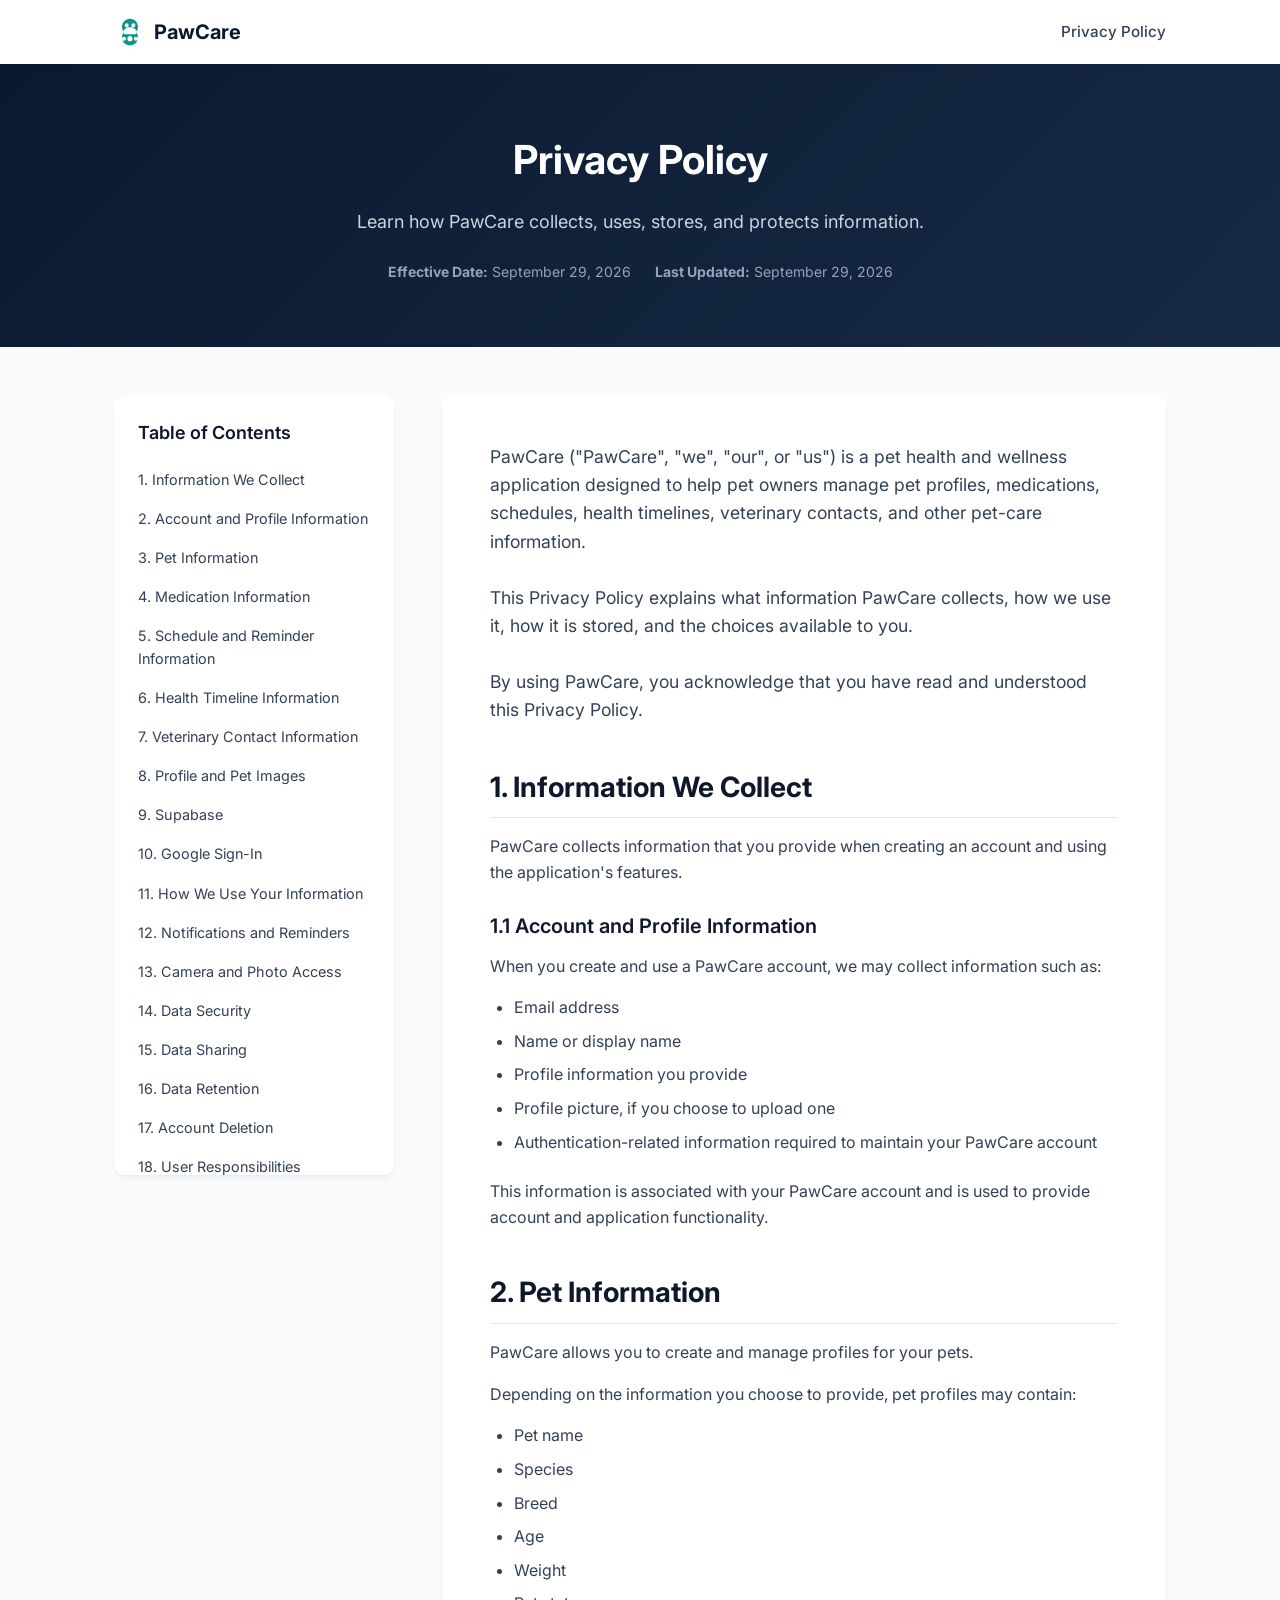
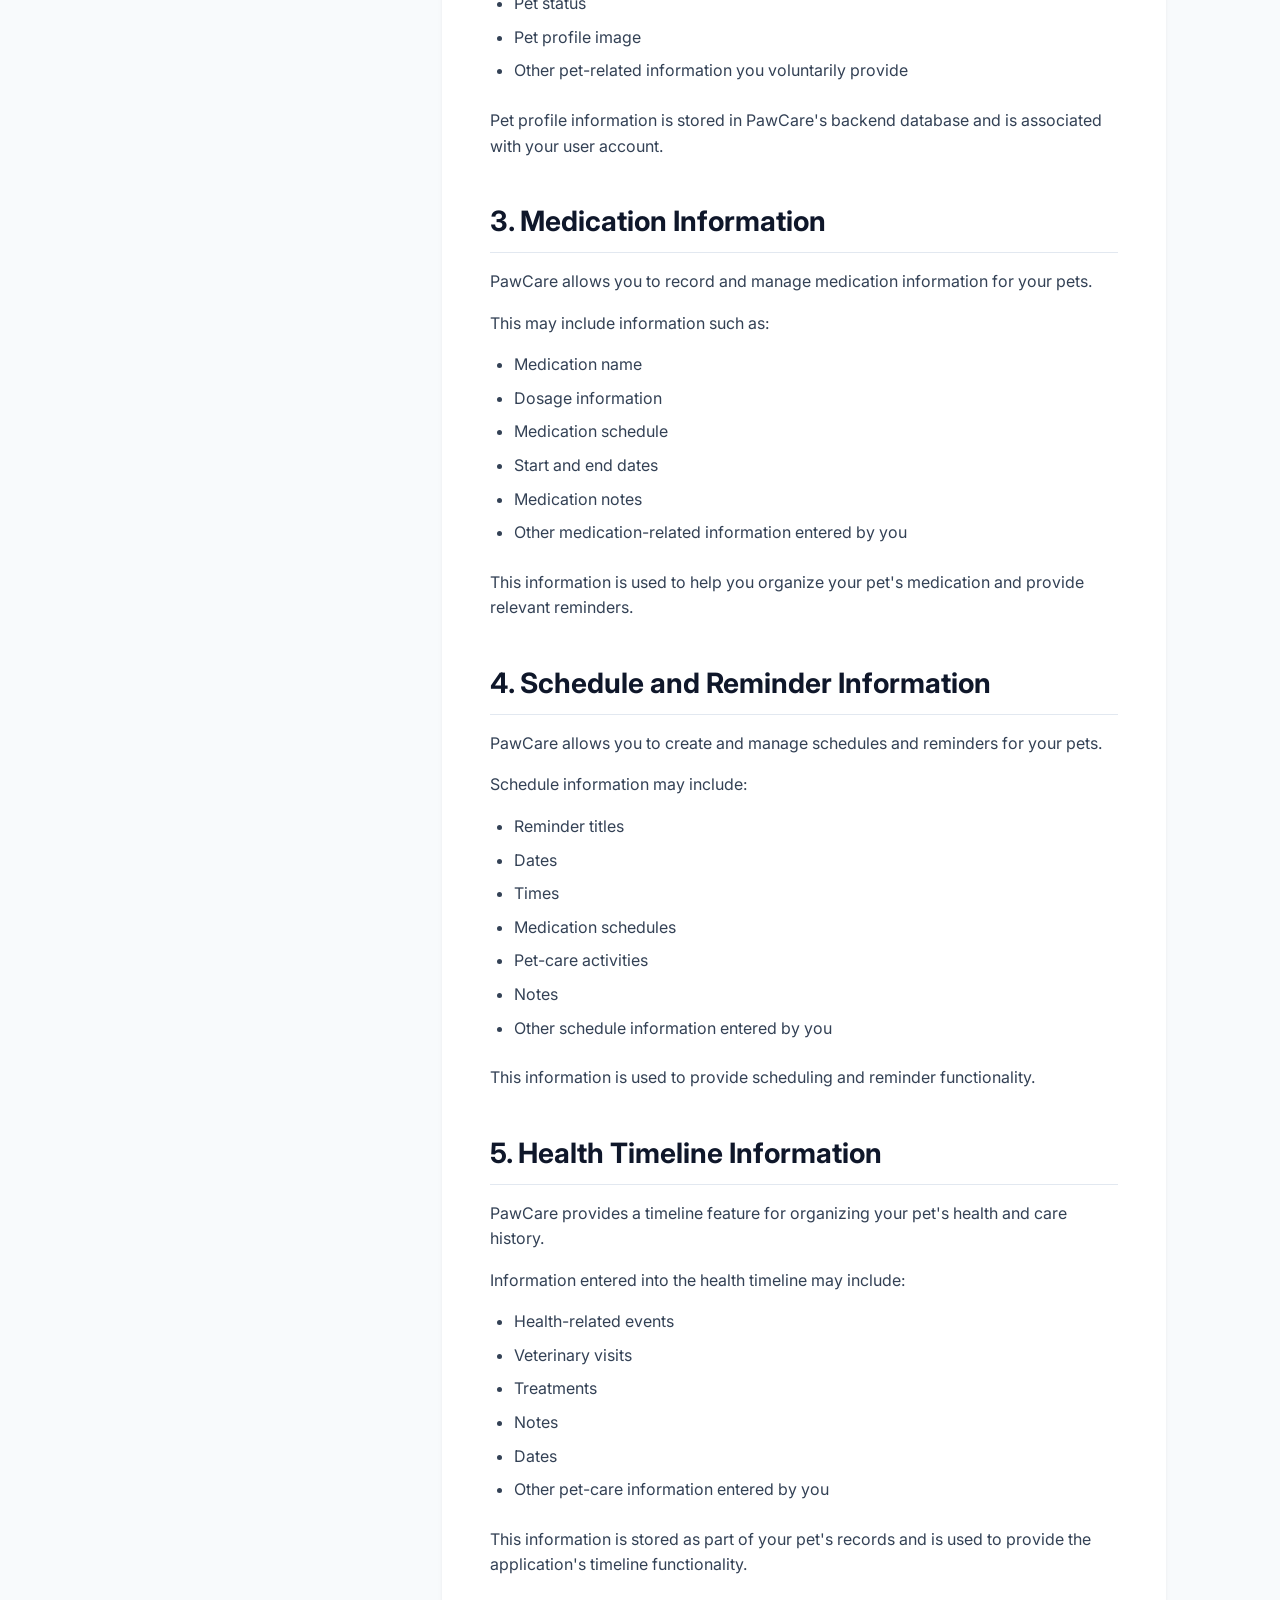
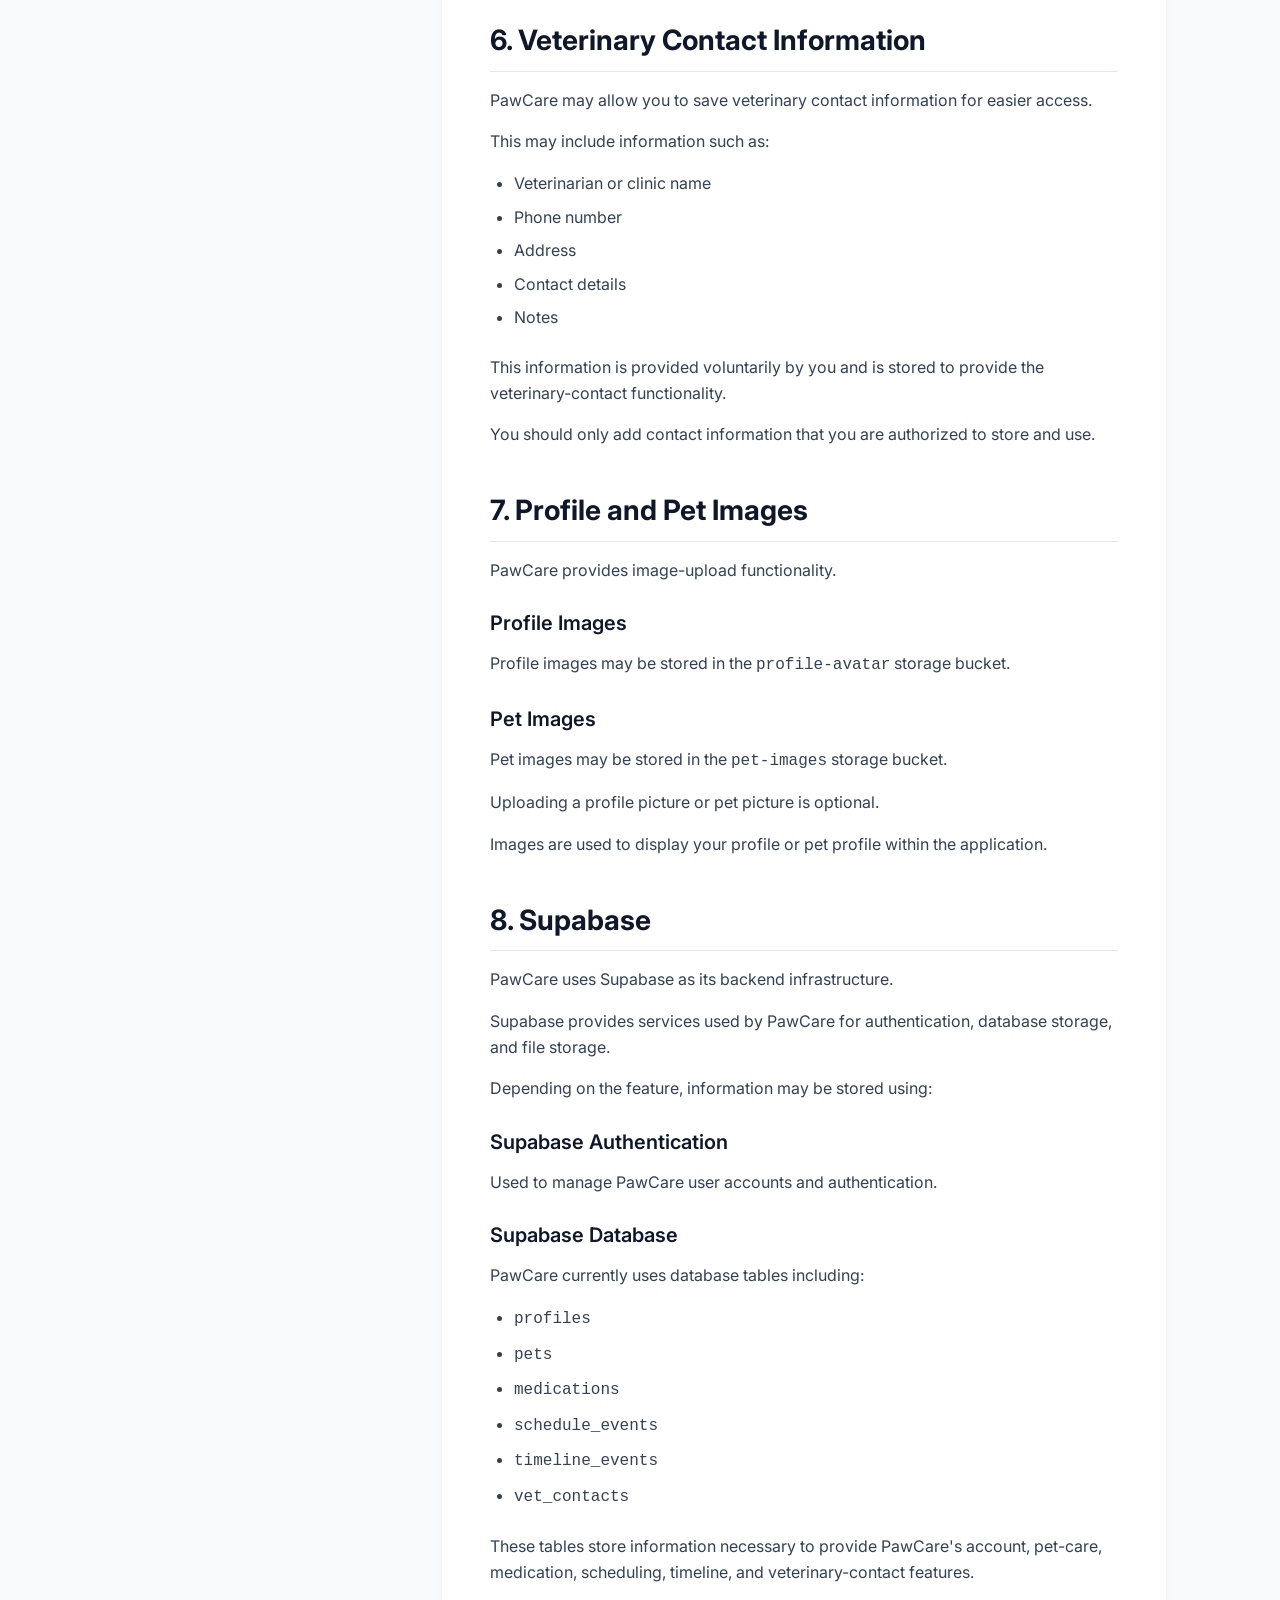
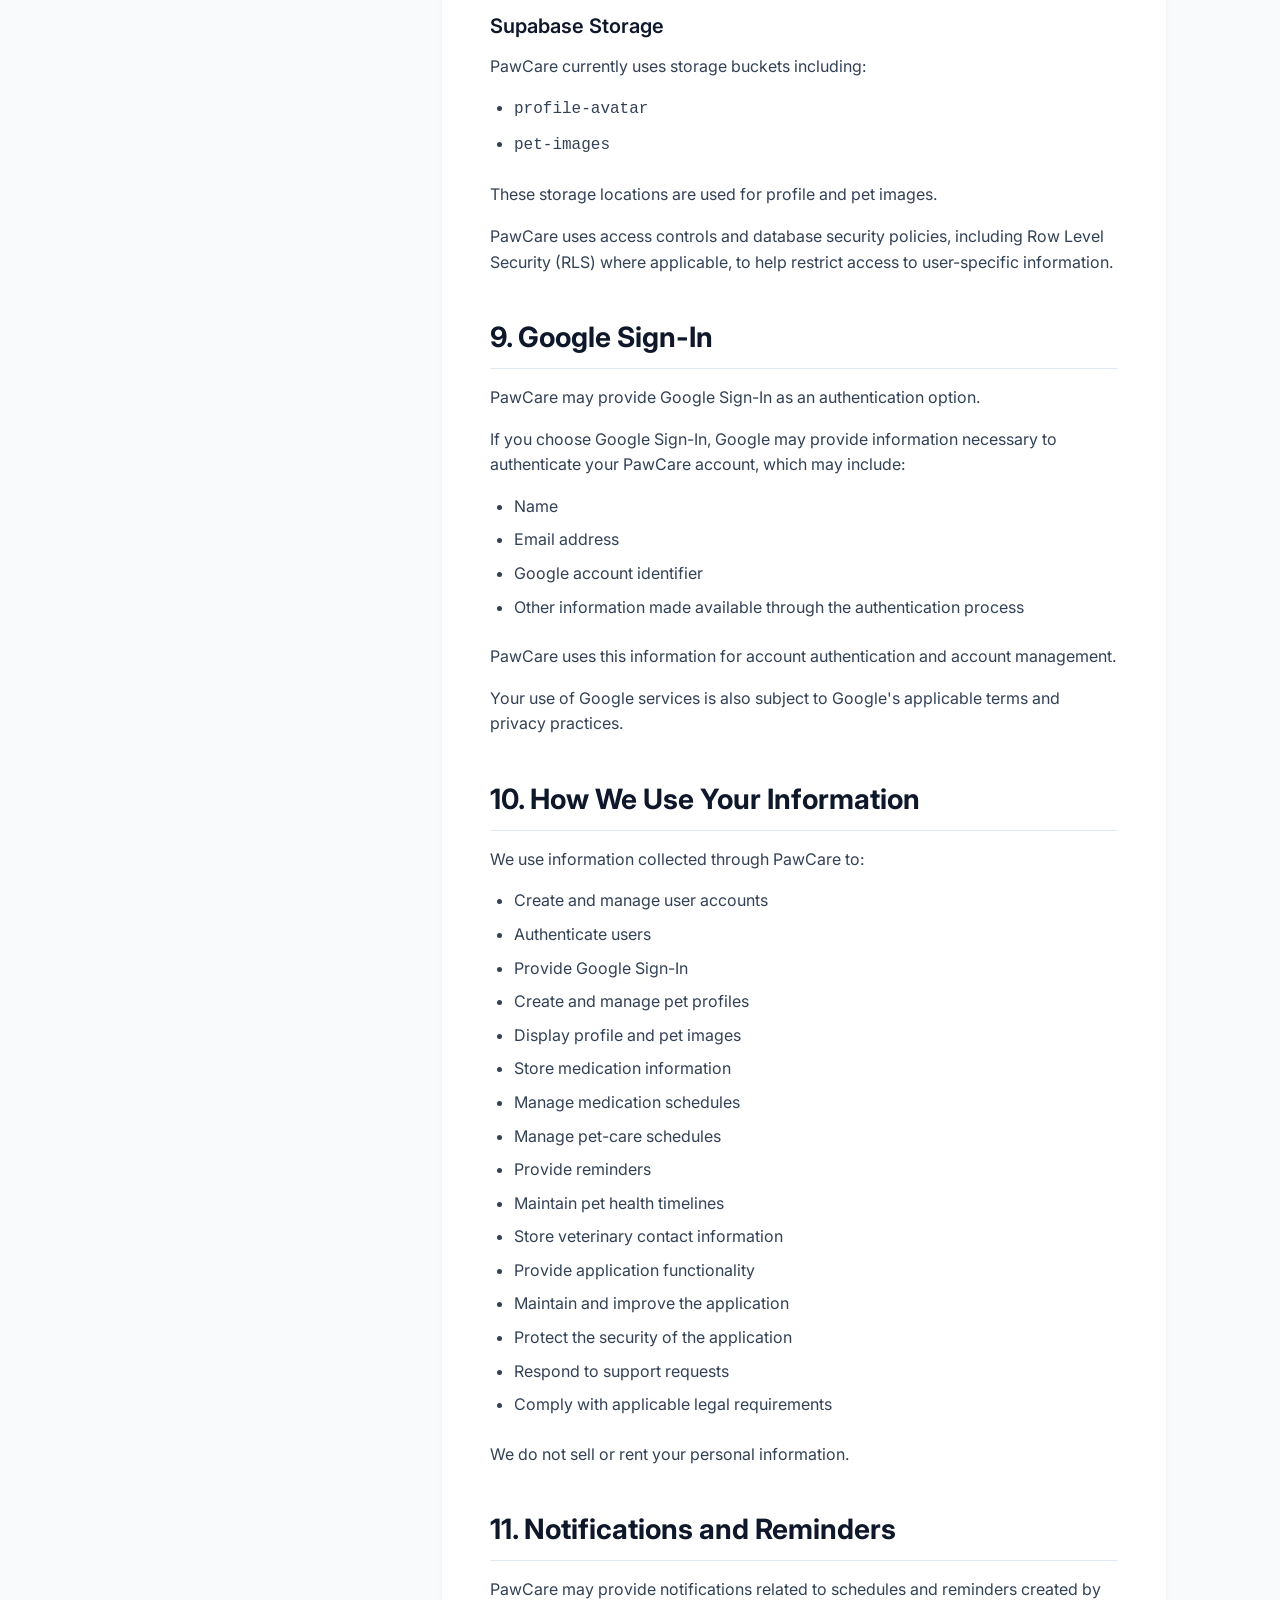
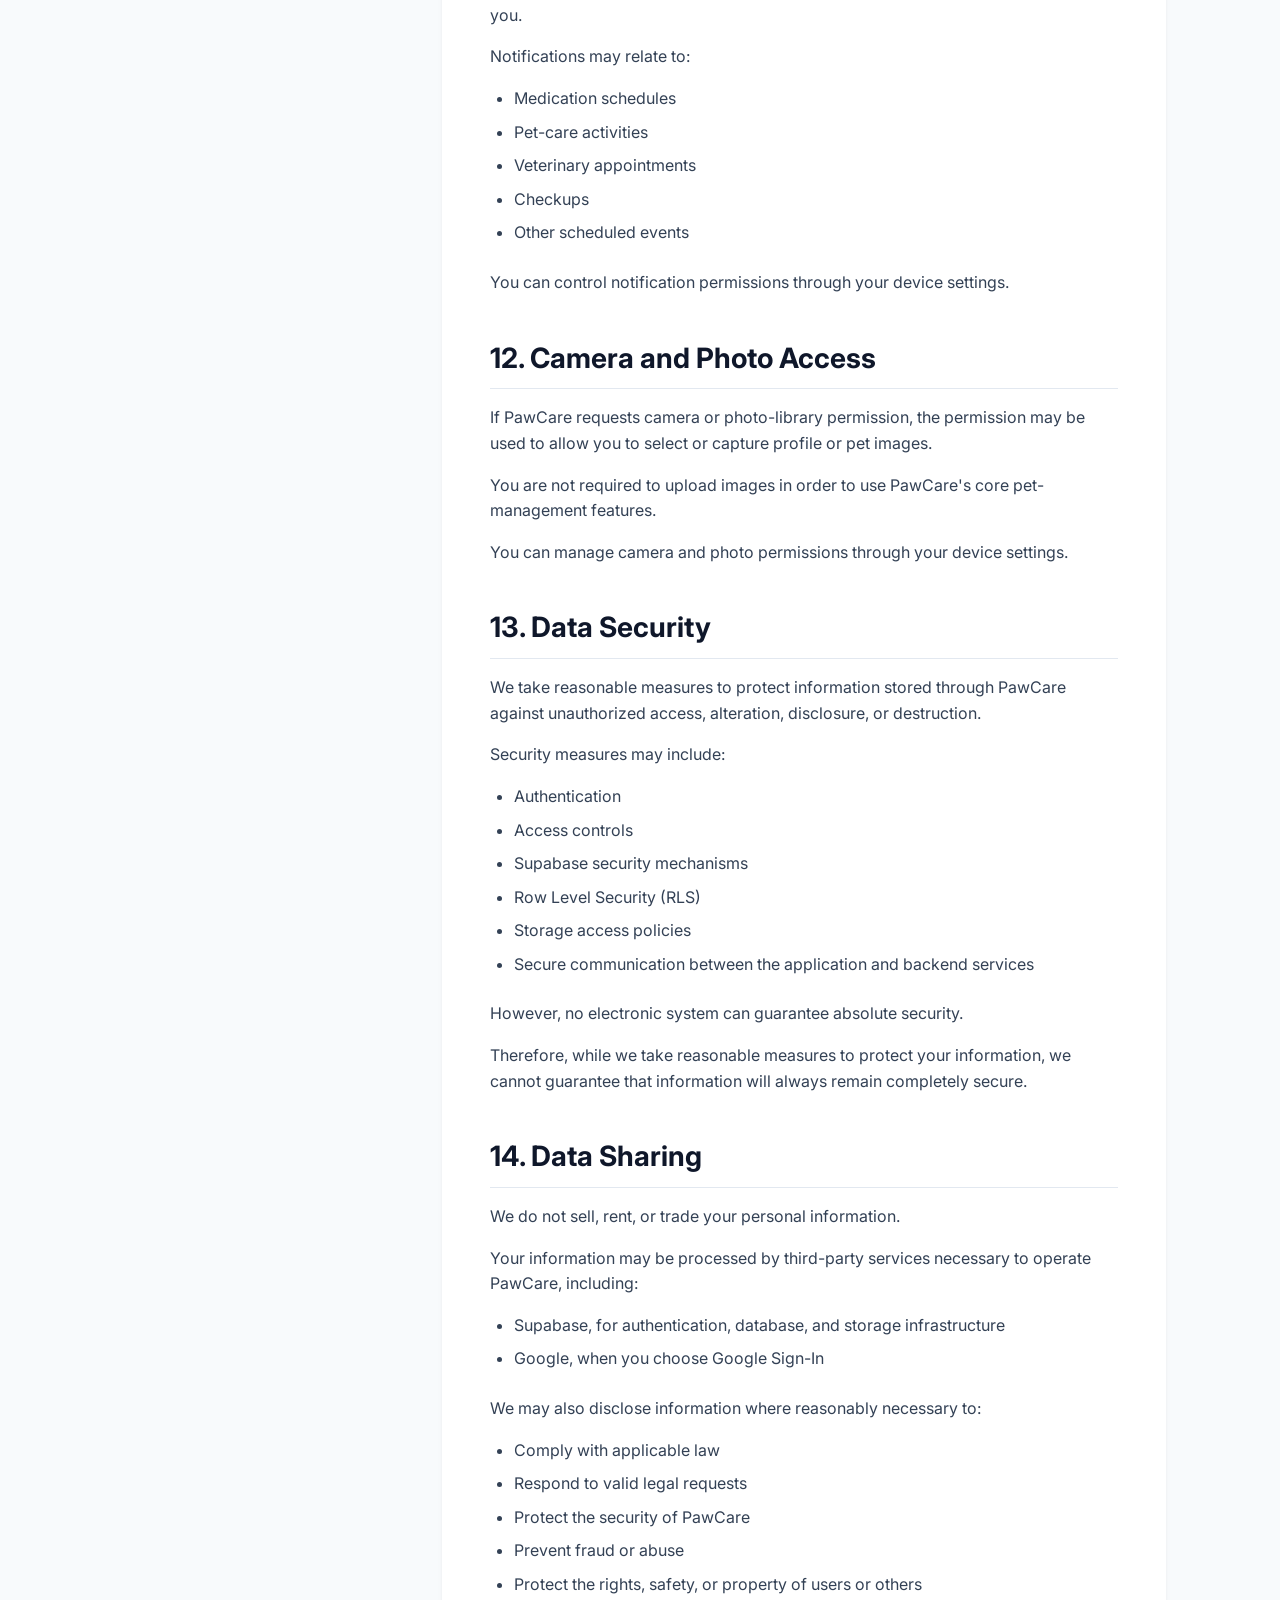
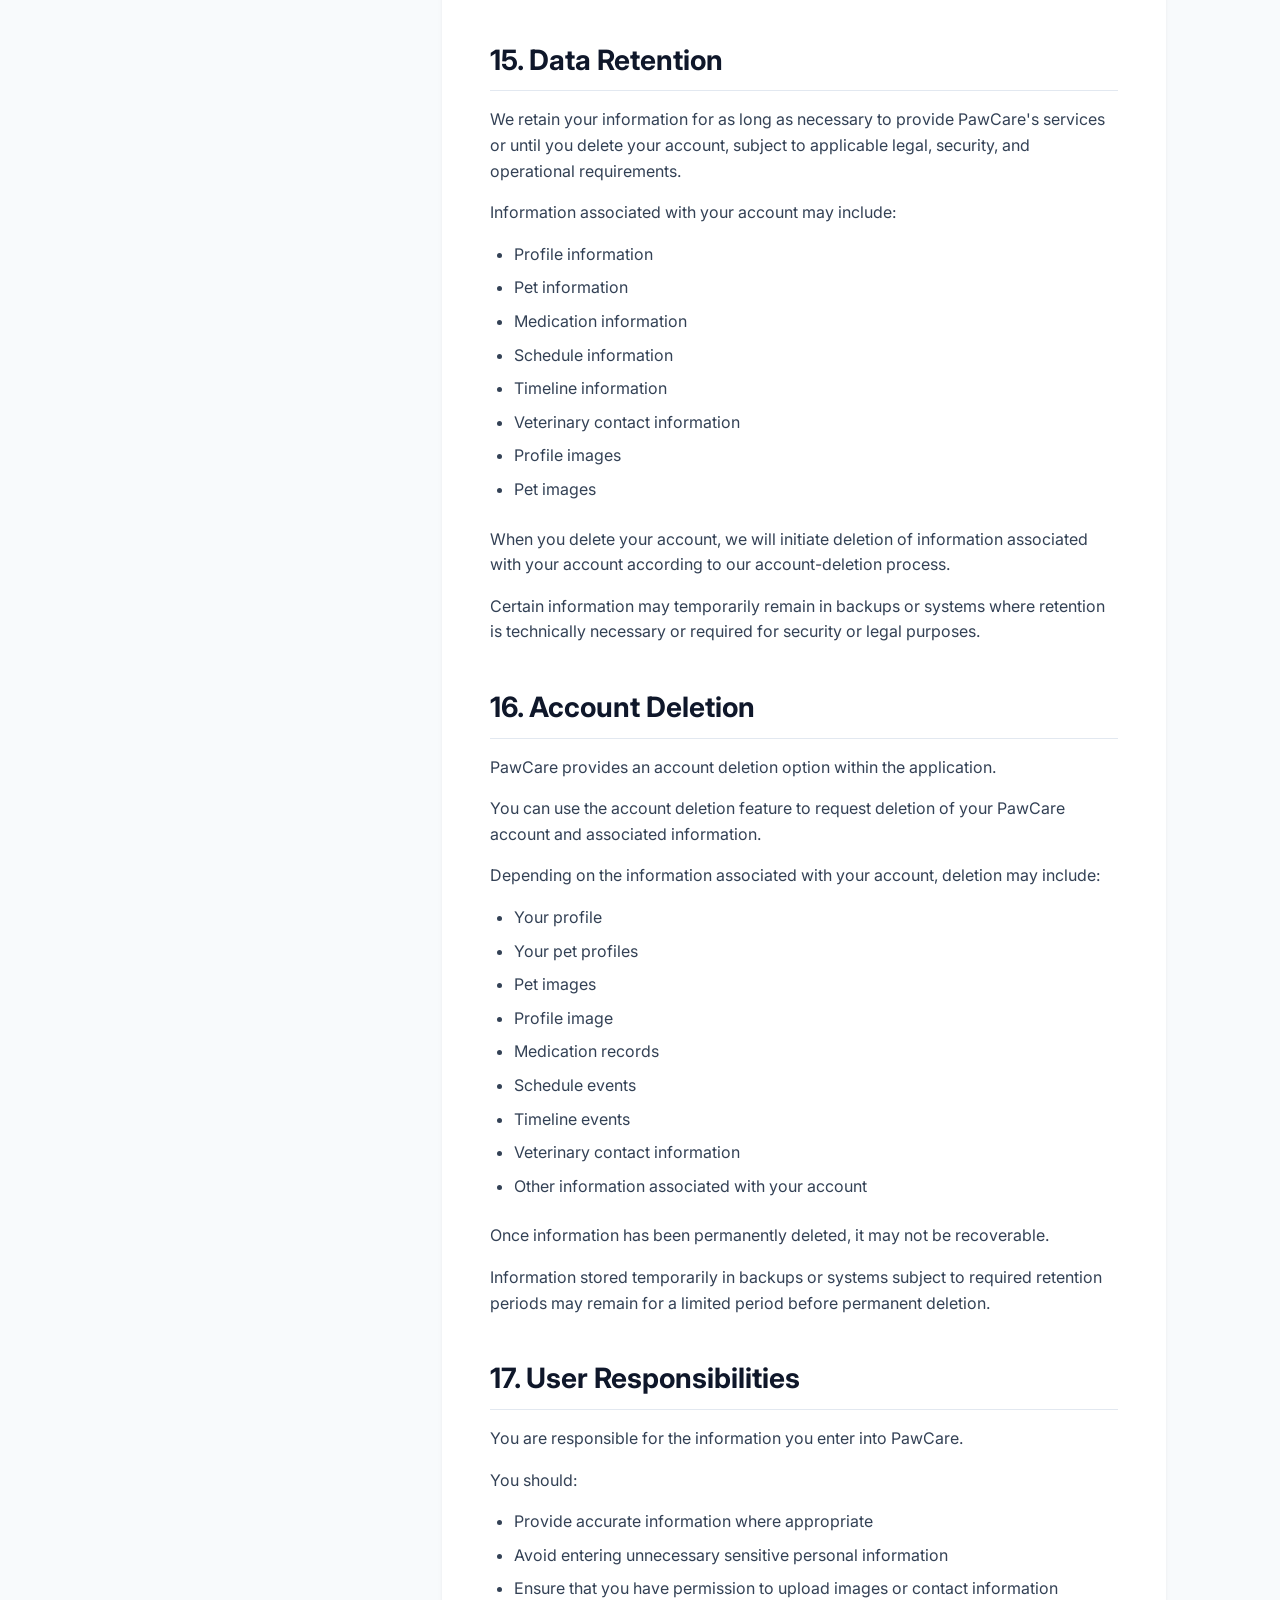
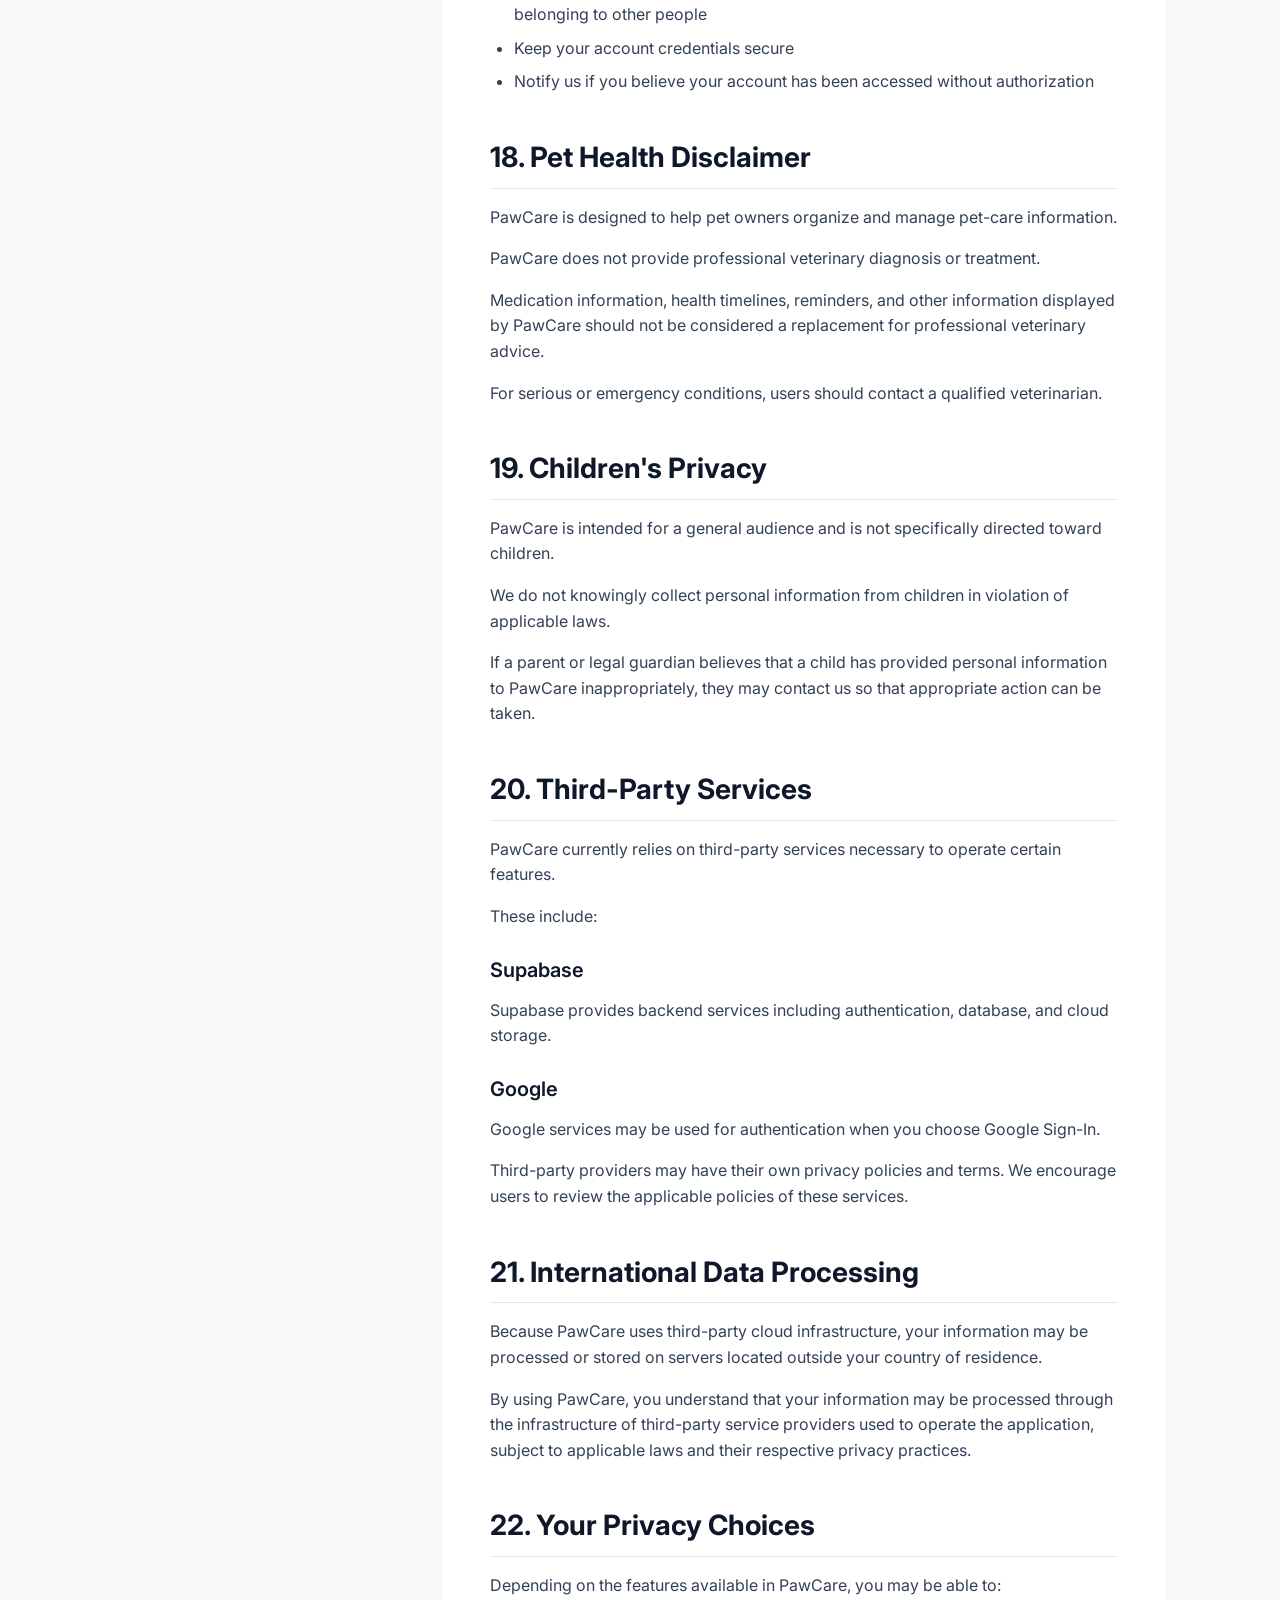
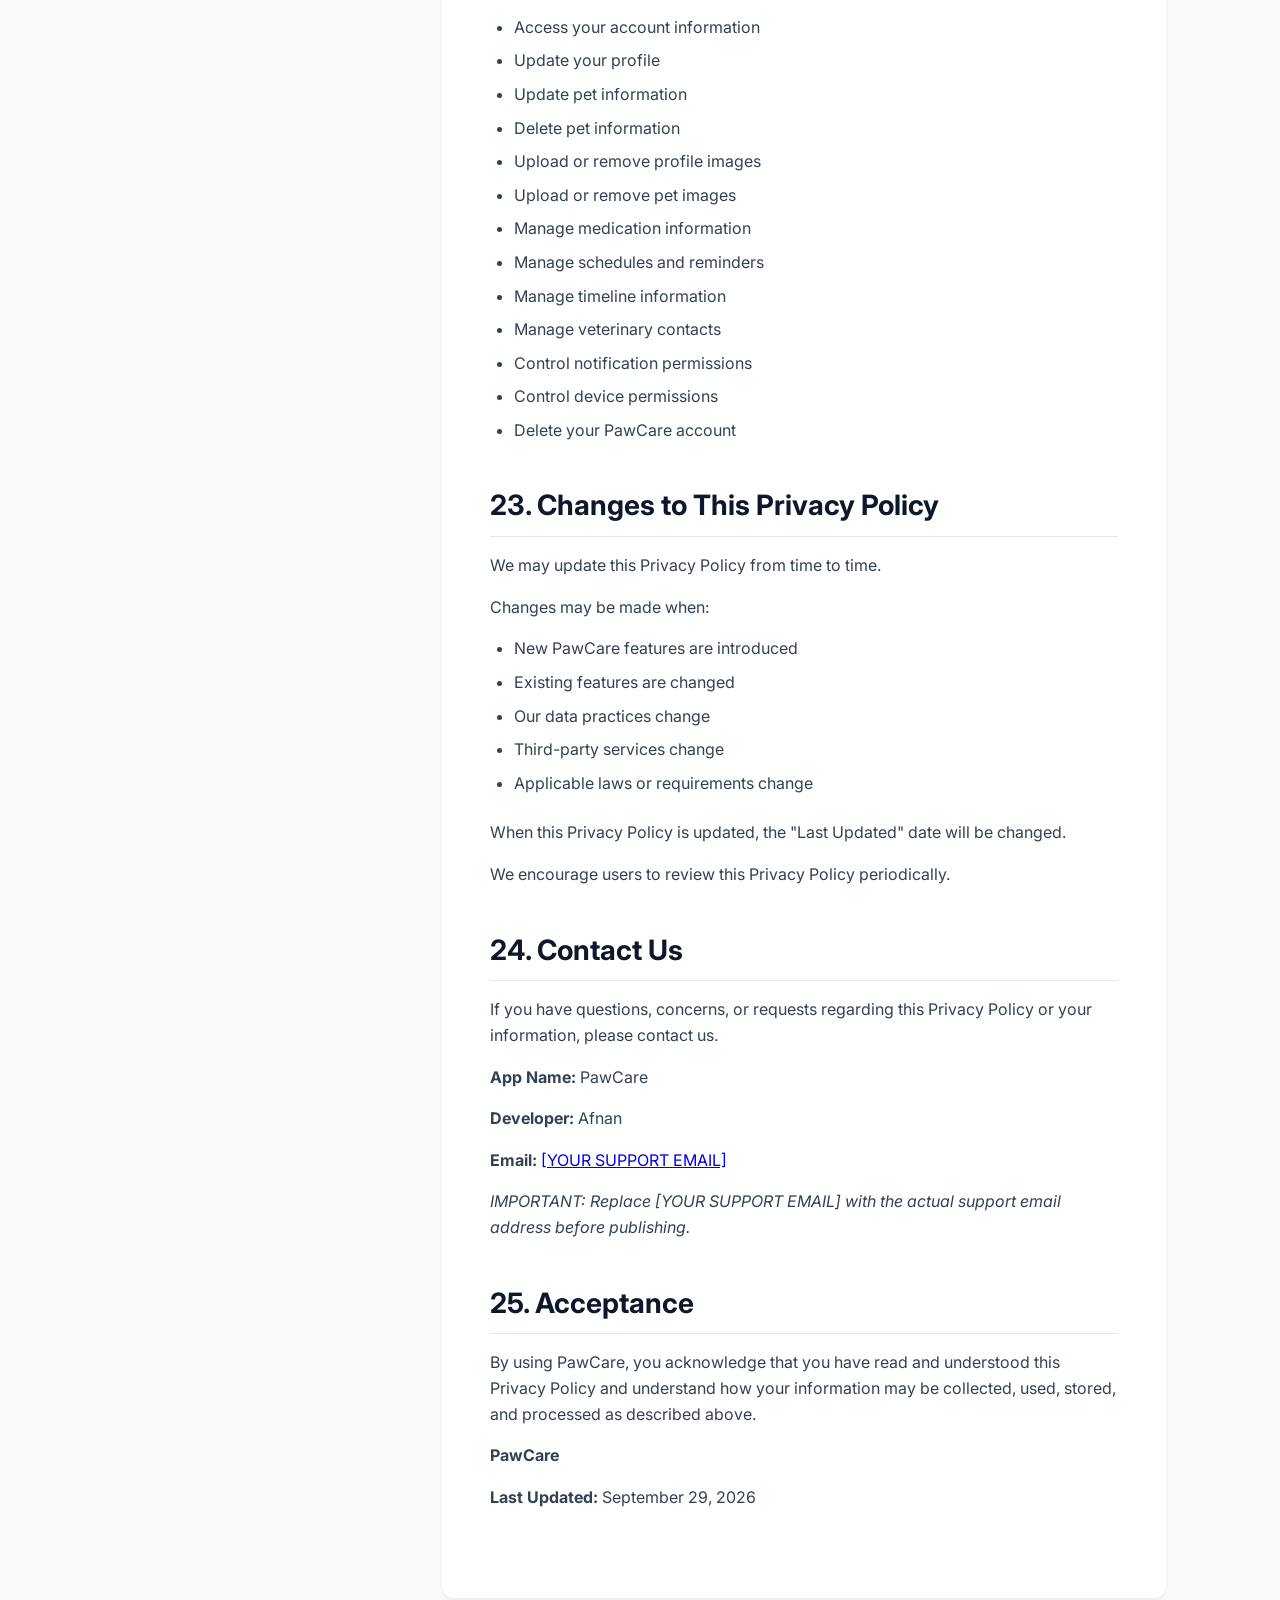
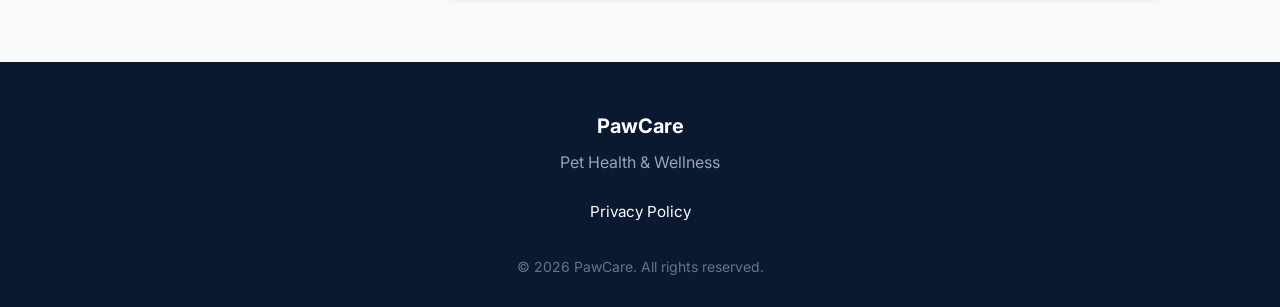
==== index.html @ 9d9e2c8a "privacy" ====
<!DOCTYPE html>
<html lang="en">
<head>
    <meta charset="UTF-8">
    <meta name="viewport" content="width=device-width, initial-scale=1.0">
    <title>PawCare Privacy Policy</title>
    <meta name="description" content="Official Privacy Policy for PawCare, a pet health and wellness application.">
    
    <!-- Open Graph Metadata -->
    <meta property="og:title" content="PawCare Privacy Policy">
    <meta property="og:description" content="Official Privacy Policy for PawCare, a pet health and wellness application.">
    <meta property="og:type" content="website">
    <meta property="og:url" content="https://pawcareapp.example.com/privacy-policy">
    
    <!-- Canonical URL Placeholder -->
    <link rel="canonical" href="https://pawcareapp.example.com/privacy-policy">
    
    <!-- Fonts -->
    <link rel="preconnect" href="https://fonts.googleapis.com">
    <link rel="preconnect" href="https://fonts.gstatic.com" crossorigin>
    <link href="https://fonts.googleapis.com/css2?family=Inter:wght@400;500;600;700&display=swap" rel="stylesheet">
    
    <!-- Styles -->
    <link rel="stylesheet" href="css/styles.css">
</head>
<body>

    <!-- Header -->
    <header class="site-header">
        <div class="header-container">
            <a href="#" class="brand" aria-label="PawCare Home">
                <svg class="brand-icon" xmlns="http://www.w3.org/2000/svg" viewBox="0 0 24 24" fill="currentColor">
                    <path d="M12 2C8.686 2 6 4.686 6 8C6 9.421 6.495 10.725 7.324 11.758C6.545 13.044 6.091 14.52 6 16.035C6 19.349 8.686 22 12 22C15.314 22 18 19.349 18 16.035C17.909 14.52 17.455 13.044 16.676 11.758C17.505 10.725 18 9.421 18 8C18 4.686 15.314 2 12 2ZM8.448 9.546C9.288 8.875 10.334 8.5 11.455 8.5H12.545C13.666 8.5 14.712 8.875 15.552 9.546C16.392 10.217 16.892 11.163 17.001 12.213L17 12.214C17.021 12.593 16.877 12.969 16.611 13.249C16.345 13.529 15.981 13.687 15.6 13.687H8.4C8.019 13.687 7.655 13.529 7.389 13.249C7.123 12.969 6.979 12.593 7 12.214L6.999 12.213C7.108 11.163 7.608 10.217 8.448 9.546ZM9.5 5.5C10.328 5.5 11 6.172 11 7C11 7.828 10.328 8.5 9.5 8.5C8.672 8.5 8 7.828 8 7C8 6.172 8.672 5.5 9.5 5.5ZM14.5 5.5C15.328 5.5 16 6.172 16 7C16 7.828 15.328 8.5 14.5 8.5C13.672 8.5 13 7.828 13 7C13 6.172 13.672 5.5 14.5 5.5ZM7.5 15.5C8.328 15.5 9 16.172 9 17C9 17.828 8.328 18.5 7.5 18.5C6.672 18.5 6 17.828 6 17C6 16.172 6.672 15.5 7.5 15.5ZM16.5 15.5C17.328 15.5 18 16.172 18 17C18 17.828 17.328 18.5 16.5 18.5C15.672 18.5 15 17.828 15 17C15 16.172 15.672 15.5 16.5 15.5ZM12 15C13.105 15 14 15.895 14 17C14 18.105 13.105 19 12 19C10.895 19 10 18.105 10 17C10 15.895 10.895 15 12 15Z"/>
                </svg>
                PawCare
            </a>
            <nav class="header-nav">
                <a href="#">Privacy Policy</a>
            </nav>
        </div>
    </header>

    <!-- Hero Section -->
    <section class="hero">
        <h1>Privacy Policy</h1>
        <p>Learn how PawCare collects, uses, stores, and protects information.</p>
        <div class="hero-meta">
            <span><strong>Effective Date:</strong> September 29, 2026</span>
            <span><strong>Last Updated:</strong> September 29, 2026</span>
        </div>
    </section>

    <!-- Main Content -->
    <main class="main-container">
        
        <!-- Table of Contents -->
        <aside class="toc-wrapper">
            <h2 class="toc-title">Table of Contents</h2>
            <nav aria-label="Table of Contents">
                <ul class="toc-list">
                    <li><a href="#information-we-collect">1. Information We Collect</a></li>
                    <li><a href="#account-and-profile">2. Account and Profile Information</a></li>
                    <li><a href="#pet-information">3. Pet Information</a></li>
                    <li><a href="#medication-information">4. Medication Information</a></li>
                    <li><a href="#schedule-and-reminder">5. Schedule and Reminder Information</a></li>
                    <li><a href="#health-timeline">6. Health Timeline Information</a></li>
                    <li><a href="#veterinary-contact">7. Veterinary Contact Information</a></li>
                    <li><a href="#profile-and-pet-images">8. Profile and Pet Images</a></li>
                    <li><a href="#supabase">9. Supabase</a></li>
                    <li><a href="#google-signin">10. Google Sign-In</a></li>
                    <li><a href="#how-we-use">11. How We Use Your Information</a></li>
                    <li><a href="#notifications-reminders">12. Notifications and Reminders</a></li>
                    <li><a href="#camera-photo-access">13. Camera and Photo Access</a></li>
                    <li><a href="#data-security">14. Data Security</a></li>
                    <li><a href="#data-sharing">15. Data Sharing</a></li>
                    <li><a href="#data-retention">16. Data Retention</a></li>
                    <li><a href="#account-deletion">17. Account Deletion</a></li>
                    <li><a href="#user-responsibilities">18. User Responsibilities</a></li>
                    <li><a href="#pet-health-disclaimer">19. Pet Health Disclaimer</a></li>
                    <li><a href="#childrens-privacy">20. Children's Privacy</a></li>
                    <li><a href="#third-party-services">21. Third-Party Services</a></li>
                    <li><a href="#international-data">22. International Data Processing</a></li>
                    <li><a href="#privacy-choices">23. Your Privacy Choices</a></li>
                    <li><a href="#changes-to-policy">24. Changes to This Privacy Policy</a></li>
                    <li><a href="#contact-us">25. Contact Us</a></li>
                    <li><a href="#acceptance">26. Acceptance</a></li>
                </ul>
            </nav>
        </aside>

        <!-- Privacy Policy Content -->
        <article class="document-content">
            
            <p class="document-intro">
                PawCare ("PawCare", "we", "our", or "us") is a pet health and wellness application designed to help pet owners manage pet profiles, medications, schedules, health timelines, veterinary contacts, and other pet-care information.
                <br><br>
                This Privacy Policy explains what information PawCare collects, how we use it, how it is stored, and the choices available to you.
                <br><br>
                By using PawCare, you acknowledge that you have read and understood this Privacy Policy.
            </p>

            <section id="information-we-collect">
                <h2>1. Information We Collect</h2>
                <p>PawCare collects information that you provide when creating an account and using the application's features.</p>
                
                <h3 id="account-and-profile">1.1 Account and Profile Information</h3>
                <p>When you create and use a PawCare account, we may collect information such as:</p>
                <ul>
                    <li>Email address</li>
                    <li>Name or display name</li>
                    <li>Profile information you provide</li>
                    <li>Profile picture, if you choose to upload one</li>
                    <li>Authentication-related information required to maintain your PawCare account</li>
                </ul>
                <p>This information is associated with your PawCare account and is used to provide account and application functionality.</p>
            </section>

            <section id="pet-information">
                <h2>2. Pet Information</h2>
                <p>PawCare allows you to create and manage profiles for your pets.</p>
                <p>Depending on the information you choose to provide, pet profiles may contain:</p>
                <ul>
                    <li>Pet name</li>
                    <li>Species</li>
                    <li>Breed</li>
                    <li>Age</li>
                    <li>Weight</li>
                    <li>Pet status</li>
                    <li>Pet profile image</li>
                    <li>Other pet-related information you voluntarily provide</li>
                </ul>
                <p>Pet profile information is stored in PawCare's backend database and is associated with your user account.</p>
            </section>

            <section id="medication-information">
                <h2>3. Medication Information</h2>
                <p>PawCare allows you to record and manage medication information for your pets.</p>
                <p>This may include information such as:</p>
                <ul>
                    <li>Medication name</li>
                    <li>Dosage information</li>
                    <li>Medication schedule</li>
                    <li>Start and end dates</li>
                    <li>Medication notes</li>
                    <li>Other medication-related information entered by you</li>
                </ul>
                <p>This information is used to help you organize your pet's medication and provide relevant reminders.</p>
            </section>

            <section id="schedule-and-reminder">
                <h2>4. Schedule and Reminder Information</h2>
                <p>PawCare allows you to create and manage schedules and reminders for your pets.</p>
                <p>Schedule information may include:</p>
                <ul>
                    <li>Reminder titles</li>
                    <li>Dates</li>
                    <li>Times</li>
                    <li>Medication schedules</li>
                    <li>Pet-care activities</li>
                    <li>Notes</li>
                    <li>Other schedule information entered by you</li>
                </ul>
                <p>This information is used to provide scheduling and reminder functionality.</p>
            </section>

            <section id="health-timeline">
                <h2>5. Health Timeline Information</h2>
                <p>PawCare provides a timeline feature for organizing your pet's health and care history.</p>
                <p>Information entered into the health timeline may include:</p>
                <ul>
                    <li>Health-related events</li>
                    <li>Veterinary visits</li>
                    <li>Treatments</li>
                    <li>Notes</li>
                    <li>Dates</li>
                    <li>Other pet-care information entered by you</li>
                </ul>
                <p>This information is stored as part of your pet's records and is used to provide the application's timeline functionality.</p>
            </section>

            <section id="veterinary-contact">
                <h2>6. Veterinary Contact Information</h2>
                <p>PawCare may allow you to save veterinary contact information for easier access.</p>
                <p>This may include information such as:</p>
                <ul>
                    <li>Veterinarian or clinic name</li>
                    <li>Phone number</li>
                    <li>Address</li>
                    <li>Contact details</li>
                    <li>Notes</li>
                </ul>
                <p>This information is provided voluntarily by you and is stored to provide the veterinary-contact functionality.</p>
                <p>You should only add contact information that you are authorized to store and use.</p>
            </section>

            <section id="profile-and-pet-images">
                <h2>7. Profile and Pet Images</h2>
                <p>PawCare provides image-upload functionality.</p>
                
                <h3>Profile Images</h3>
                <p>Profile images may be stored in the <code>profile-avatar</code> storage bucket.</p>
                
                <h3>Pet Images</h3>
                <p>Pet images may be stored in the <code>pet-images</code> storage bucket.</p>
                
                <p>Uploading a profile picture or pet picture is optional.</p>
                <p>Images are used to display your profile or pet profile within the application.</p>
            </section>

            <section id="supabase">
                <h2>8. Supabase</h2>
                <p>PawCare uses Supabase as its backend infrastructure.</p>
                <p>Supabase provides services used by PawCare for authentication, database storage, and file storage.</p>
                <p>Depending on the feature, information may be stored using:</p>
                
                <h3>Supabase Authentication</h3>
                <p>Used to manage PawCare user accounts and authentication.</p>
                
                <h3>Supabase Database</h3>
                <p>PawCare currently uses database tables including:</p>
                <ul>
                    <li><code>profiles</code></li>
                    <li><code>pets</code></li>
                    <li><code>medications</code></li>
                    <li><code>schedule_events</code></li>
                    <li><code>timeline_events</code></li>
                    <li><code>vet_contacts</code></li>
                </ul>
                <p>These tables store information necessary to provide PawCare's account, pet-care, medication, scheduling, timeline, and veterinary-contact features.</p>
                
                <h3>Supabase Storage</h3>
                <p>PawCare currently uses storage buckets including:</p>
                <ul>
                    <li><code>profile-avatar</code></li>
                    <li><code>pet-images</code></li>
                </ul>
                <p>These storage locations are used for profile and pet images.</p>
                <p>PawCare uses access controls and database security policies, including Row Level Security (RLS) where applicable, to help restrict access to user-specific information.</p>
            </section>

            <section id="google-signin">
                <h2>9. Google Sign-In</h2>
                <p>PawCare may provide Google Sign-In as an authentication option.</p>
                <p>If you choose Google Sign-In, Google may provide information necessary to authenticate your PawCare account, which may include:</p>
                <ul>
                    <li>Name</li>
                    <li>Email address</li>
                    <li>Google account identifier</li>
                    <li>Other information made available through the authentication process</li>
                </ul>
                <p>PawCare uses this information for account authentication and account management.</p>
                <p>Your use of Google services is also subject to Google's applicable terms and privacy practices.</p>
            </section>

            <section id="how-we-use">
                <h2>10. How We Use Your Information</h2>
                <p>We use information collected through PawCare to:</p>
                <ul>
                    <li>Create and manage user accounts</li>
                    <li>Authenticate users</li>
                    <li>Provide Google Sign-In</li>
                    <li>Create and manage pet profiles</li>
                    <li>Display profile and pet images</li>
                    <li>Store medication information</li>
                    <li>Manage medication schedules</li>
                    <li>Manage pet-care schedules</li>
                    <li>Provide reminders</li>
                    <li>Maintain pet health timelines</li>
                    <li>Store veterinary contact information</li>
                    <li>Provide application functionality</li>
                    <li>Maintain and improve the application</li>
                    <li>Protect the security of the application</li>
                    <li>Respond to support requests</li>
                    <li>Comply with applicable legal requirements</li>
                </ul>
                <p>We do not sell or rent your personal information.</p>
            </section>

            <section id="notifications-reminders">
                <h2>11. Notifications and Reminders</h2>
                <p>PawCare may provide notifications related to schedules and reminders created by you.</p>
                <p>Notifications may relate to:</p>
                <ul>
                    <li>Medication schedules</li>
                    <li>Pet-care activities</li>
                    <li>Veterinary appointments</li>
                    <li>Checkups</li>
                    <li>Other scheduled events</li>
                </ul>
                <p>You can control notification permissions through your device settings.</p>
            </section>

            <section id="camera-photo-access">
                <h2>12. Camera and Photo Access</h2>
                <p>If PawCare requests camera or photo-library permission, the permission may be used to allow you to select or capture profile or pet images.</p>
                <p>You are not required to upload images in order to use PawCare's core pet-management features.</p>
                <p>You can manage camera and photo permissions through your device settings.</p>
            </section>

            <section id="data-security">
                <h2>13. Data Security</h2>
                <p>We take reasonable measures to protect information stored through PawCare against unauthorized access, alteration, disclosure, or destruction.</p>
                <p>Security measures may include:</p>
                <ul>
                    <li>Authentication</li>
                    <li>Access controls</li>
                    <li>Supabase security mechanisms</li>
                    <li>Row Level Security (RLS)</li>
                    <li>Storage access policies</li>
                    <li>Secure communication between the application and backend services</li>
                </ul>
                <p>However, no electronic system can guarantee absolute security.</p>
                <p>Therefore, while we take reasonable measures to protect your information, we cannot guarantee that information will always remain completely secure.</p>
            </section>

            <section id="data-sharing">
                <h2>14. Data Sharing</h2>
                <p>We do not sell, rent, or trade your personal information.</p>
                <p>Your information may be processed by third-party services necessary to operate PawCare, including:</p>
                <ul>
                    <li>Supabase, for authentication, database, and storage infrastructure</li>
                    <li>Google, when you choose Google Sign-In</li>
                </ul>
                <p>We may also disclose information where reasonably necessary to:</p>
                <ul>
                    <li>Comply with applicable law</li>
                    <li>Respond to valid legal requests</li>
                    <li>Protect the security of PawCare</li>
                    <li>Prevent fraud or abuse</li>
                    <li>Protect the rights, safety, or property of users or others</li>
                </ul>
            </section>

            <section id="data-retention">
                <h2>15. Data Retention</h2>
                <p>We retain your information for as long as necessary to provide PawCare's services or until you delete your account, subject to applicable legal, security, and operational requirements.</p>
                <p>Information associated with your account may include:</p>
                <ul>
                    <li>Profile information</li>
                    <li>Pet information</li>
                    <li>Medication information</li>
                    <li>Schedule information</li>
                    <li>Timeline information</li>
                    <li>Veterinary contact information</li>
                    <li>Profile images</li>
                    <li>Pet images</li>
                </ul>
                <p>When you delete your account, we will initiate deletion of information associated with your account according to our account-deletion process.</p>
                <p>Certain information may temporarily remain in backups or systems where retention is technically necessary or required for security or legal purposes.</p>
            </section>

            <section id="account-deletion">
                <h2>16. Account Deletion</h2>
                <p>PawCare provides an account deletion option within the application.</p>
                <p>You can use the account deletion feature to request deletion of your PawCare account and associated information.</p>
                <p>Depending on the information associated with your account, deletion may include:</p>
                <ul>
                    <li>Your profile</li>
                    <li>Your pet profiles</li>
                    <li>Pet images</li>
                    <li>Profile image</li>
                    <li>Medication records</li>
                    <li>Schedule events</li>
                    <li>Timeline events</li>
                    <li>Veterinary contact information</li>
                    <li>Other information associated with your account</li>
                </ul>
                <p>Once information has been permanently deleted, it may not be recoverable.</p>
                <p>Information stored temporarily in backups or systems subject to required retention periods may remain for a limited period before permanent deletion.</p>
            </section>

            <section id="user-responsibilities">
                <h2>17. User Responsibilities</h2>
                <p>You are responsible for the information you enter into PawCare.</p>
                <p>You should:</p>
                <ul>
                    <li>Provide accurate information where appropriate</li>
                    <li>Avoid entering unnecessary sensitive personal information</li>
                    <li>Ensure that you have permission to upload images or contact information belonging to other people</li>
                    <li>Keep your account credentials secure</li>
                    <li>Notify us if you believe your account has been accessed without authorization</li>
                </ul>
            </section>

            <section id="pet-health-disclaimer">
                <h2>18. Pet Health Disclaimer</h2>
                <p>PawCare is designed to help pet owners organize and manage pet-care information.</p>
                <p>PawCare does not provide professional veterinary diagnosis or treatment.</p>
                <p>Medication information, health timelines, reminders, and other information displayed by PawCare should not be considered a replacement for professional veterinary advice.</p>
                <p>For serious or emergency conditions, users should contact a qualified veterinarian.</p>
            </section>

            <section id="childrens-privacy">
                <h2>19. Children's Privacy</h2>
                <p>PawCare is intended for a general audience and is not specifically directed toward children.</p>
                <p>We do not knowingly collect personal information from children in violation of applicable laws.</p>
                <p>If a parent or legal guardian believes that a child has provided personal information to PawCare inappropriately, they may contact us so that appropriate action can be taken.</p>
            </section>

            <section id="third-party-services">
                <h2>20. Third-Party Services</h2>
                <p>PawCare currently relies on third-party services necessary to operate certain features.</p>
                <p>These include:</p>
                
                <h3>Supabase</h3>
                <p>Supabase provides backend services including authentication, database, and cloud storage.</p>
                
                <h3>Google</h3>
                <p>Google services may be used for authentication when you choose Google Sign-In.</p>
                
                <p>Third-party providers may have their own privacy policies and terms. We encourage users to review the applicable policies of these services.</p>
            </section>

            <section id="international-data">
                <h2>21. International Data Processing</h2>
                <p>Because PawCare uses third-party cloud infrastructure, your information may be processed or stored on servers located outside your country of residence.</p>
                <p>By using PawCare, you understand that your information may be processed through the infrastructure of third-party service providers used to operate the application, subject to applicable laws and their respective privacy practices.</p>
            </section>

            <section id="privacy-choices">
                <h2>22. Your Privacy Choices</h2>
                <p>Depending on the features available in PawCare, you may be able to:</p>
                <ul>
                    <li>Access your account information</li>
                    <li>Update your profile</li>
                    <li>Update pet information</li>
                    <li>Delete pet information</li>
                    <li>Upload or remove profile images</li>
                    <li>Upload or remove pet images</li>
                    <li>Manage medication information</li>
                    <li>Manage schedules and reminders</li>
                    <li>Manage timeline information</li>
                    <li>Manage veterinary contacts</li>
                    <li>Control notification permissions</li>
                    <li>Control device permissions</li>
                    <li>Delete your PawCare account</li>
                </ul>
            </section>

            <section id="changes-to-policy">
                <h2>23. Changes to This Privacy Policy</h2>
                <p>We may update this Privacy Policy from time to time.</p>
                <p>Changes may be made when:</p>
                <ul>
                    <li>New PawCare features are introduced</li>
                    <li>Existing features are changed</li>
                    <li>Our data practices change</li>
                    <li>Third-party services change</li>
                    <li>Applicable laws or requirements change</li>
                </ul>
                <p>When this Privacy Policy is updated, the "Last Updated" date will be changed.</p>
                <p>We encourage users to review this Privacy Policy periodically.</p>
            </section>

            <section id="contact-us">
                <h2>24. Contact Us</h2>
                <p>If you have questions, concerns, or requests regarding this Privacy Policy or your information, please contact us.</p>
                <p><strong>App Name:</strong> PawCare</p>
                <p><strong>Developer:</strong> Afnan</p>
                <p><strong>Email:</strong> <a href="mailto:[YOUR SUPPORT EMAIL]">[YOUR SUPPORT EMAIL]</a></p>
                <p><em>IMPORTANT: Replace [YOUR SUPPORT EMAIL] with the actual support email address before publishing.</em></p>
            </section>

            <section id="acceptance">
                <h2>25. Acceptance</h2>
                <p>By using PawCare, you acknowledge that you have read and understood this Privacy Policy and understand how your information may be collected, used, stored, and processed as described above.</p>
                <p><strong>PawCare</strong></p>
                <p><strong>Last Updated:</strong> September 29, 2026</p>
            </section>

        </article>
    </main>

    <!-- Back to Top Button -->
    <a href="#" class="back-to-top" id="backToTop" aria-label="Back to top">
        <svg xmlns="http://www.w3.org/2000/svg" viewBox="0 0 24 24" fill="none" stroke="currentColor" stroke-width="2" stroke-linecap="round" stroke-linejoin="round">
            <polyline points="18 15 12 9 6 15"></polyline>
        </svg>
    </a>

    <!-- Footer -->
    <footer class="site-footer">
        <div class="footer-brand">PawCare</div>
        <div class="footer-tagline">Pet Health & Wellness</div>
        <div class="footer-links">
            <a href="#">Privacy Policy</a>
        </div>
        <div class="footer-copyright">
            &copy; 2026 PawCare. All rights reserved.
        </div>
    </footer>

    <!-- Scripts -->
    <script src="js/main.js"></script>
</body>
</html>
---- css/styles.css ----
:root {
  --color-primary: #0A192F; /* Deep Navy Blue */
  --color-secondary: #0D9488; /* Refined Teal */
  --color-secondary-light: #14B8A6;
  --color-bg: #F8FAFC; /* Light background */
  --color-bg-card: #FFFFFF;
  --color-text-main: #334155;
  --color-text-heading: #0F172A;
  --color-text-muted: #64748B;
  --color-border: #E2E8F0;
  
  --font-sans: 'Inter', system-ui, -apple-system, BlinkMacSystemFont, "Segoe UI", Roboto, "Helvetica Neue", Arial, sans-serif;
}

* {
  box-sizing: border-box;
  margin: 0;
  padding: 0;
}

html {
  scroll-behavior: smooth;
  scroll-padding-top: 100px; /* Account for sticky header */
}

body {
  font-family: var(--font-sans);
  background-color: var(--color-bg);
  color: var(--color-text-main);
  line-height: 1.6;
  font-size: 16px;
  -webkit-font-smoothing: antialiased;
}

/* Header */
.site-header {
  position: sticky;
  top: 0;
  z-index: 100;
  background-color: var(--color-bg-card);
  box-shadow: 0 1px 3px rgba(0, 0, 0, 0.05);
  padding: 1rem 0;
}

.header-container {
  max-width: 1100px;
  margin: 0 auto;
  padding: 0 1.5rem;
  display: flex;
  justify-content: space-between;
  align-items: center;
}

.brand {
  display: flex;
  align-items: center;
  gap: 0.5rem;
  text-decoration: none;
  color: var(--color-primary);
  font-weight: 700;
  font-size: 1.25rem;
}

.brand-icon {
  width: 32px;
  height: 32px;
  color: var(--color-secondary);
}

.header-nav a {
  text-decoration: none;
  color: var(--color-text-main);
  font-weight: 500;
  font-size: 0.95rem;
  transition: color 0.2s ease;
}

.header-nav a:hover {
  color: var(--color-secondary);
}

/* Hero Section */
.hero {
  background: linear-gradient(135deg, var(--color-primary) 0%, #172a45 100%);
  color: white;
  padding: 4rem 1.5rem;
  text-align: center;
}

.hero h1 {
  font-size: 2.5rem;
  font-weight: 700;
  margin-bottom: 1rem;
  color: white;
}

.hero p {
  font-size: 1.125rem;
  color: #CBD5E1;
  max-width: 600px;
  margin: 0 auto 1.5rem auto;
}

.hero-meta {
  font-size: 0.875rem;
  color: #94A3B8;
  display: flex;
  justify-content: center;
  gap: 1.5rem;
  flex-wrap: wrap;
}

/* Main Content Layout */
.main-container {
  max-width: 1100px;
  margin: 3rem auto;
  padding: 0 1.5rem;
  display: grid;
  grid-template-columns: 280px 1fr;
  gap: 3rem;
  align-items: start;
}

/* Table of Contents (Sidebar) */
.toc-wrapper {
  position: sticky;
  top: 100px; /* Below header */
  background: var(--color-bg-card);
  padding: 1.5rem;
  border-radius: 12px;
  box-shadow: 0 4px 6px -1px rgba(0, 0, 0, 0.05), 0 2px 4px -1px rgba(0, 0, 0, 0.03);
  max-height: calc(100vh - 120px);
  overflow-y: auto;
}

.toc-title {
  font-size: 1.125rem;
  font-weight: 600;
  margin-bottom: 1rem;
  color: var(--color-text-heading);
}

.toc-list {
  list-style: none;
}

.toc-list li {
  margin-bottom: 0.5rem;
}

.toc-list a {
  text-decoration: none;
  color: var(--color-text-main);
  font-size: 0.9rem;
  transition: all 0.2s ease;
  display: block;
  padding: 0.25rem 0;
}

.toc-list a:hover {
  color: var(--color-secondary);
}

.toc-list a.active {
  color: var(--color-secondary);
  font-weight: 600;
}

/* Document Content */
.document-content {
  background: var(--color-bg-card);
  padding: 3rem;
  border-radius: 12px;
  box-shadow: 0 4px 6px -1px rgba(0, 0, 0, 0.05), 0 2px 4px -1px rgba(0, 0, 0, 0.03);
}

.document-content section {
  margin-bottom: 2.5rem;
}

.document-content h2 {
  font-size: 1.75rem;
  font-weight: 700;
  color: var(--color-text-heading);
  margin-top: 2.5rem;
  margin-bottom: 1rem;
  border-bottom: 1px solid var(--color-border);
  padding-bottom: 0.5rem;
}

.document-content h3 {
  font-size: 1.25rem;
  font-weight: 600;
  color: var(--color-text-heading);
  margin-top: 1.5rem;
  margin-bottom: 0.75rem;
}

.document-content p {
  margin-bottom: 1rem;
}

.document-content ul {
  margin-bottom: 1.5rem;
  padding-left: 1.5rem;
}

.document-content li {
  margin-bottom: 0.5rem;
}

.document-intro {
  font-size: 1.1rem;
  color: var(--color-text-main);
  margin-bottom: 2rem;
}

/* Back to Top Button */
.back-to-top {
  position: fixed;
  bottom: 2rem;
  right: 2rem;
  background-color: var(--color-secondary);
  color: white;
  width: 48px;
  height: 48px;
  border-radius: 50%;
  display: flex;
  align-items: center;
  justify-content: center;
  text-decoration: none;
  box-shadow: 0 4px 12px rgba(13, 148, 136, 0.3);
  opacity: 0;
  visibility: hidden;
  transition: all 0.3s ease;
  z-index: 90;
}

.back-to-top.visible {
  opacity: 1;
  visibility: visible;
}

.back-to-top:hover {
  background-color: var(--color-secondary-light);
  transform: translateY(-3px);
}

.back-to-top svg {
  width: 24px;
  height: 24px;
}

/* Footer */
.site-footer {
  background-color: var(--color-primary);
  color: white;
  text-align: center;
  padding: 3rem 1.5rem;
  margin-top: 4rem;
}

.footer-brand {
  font-size: 1.25rem;
  font-weight: 700;
  margin-bottom: 0.5rem;
}

.footer-tagline {
  color: #94A3B8;
  margin-bottom: 1.5rem;
}

.footer-links {
  display: flex;
  justify-content: center;
  gap: 1.5rem;
  margin-bottom: 2rem;
}

.footer-links a {
  color: white;
  text-decoration: none;
  font-size: 0.95rem;
}

.footer-links a:hover {
  color: var(--color-secondary-light);
}

.footer-copyright {
  font-size: 0.875rem;
  color: #64748B;
}

/* Responsive Design */
@media (max-width: 900px) {
  .main-container {
    grid-template-columns: 1fr;
  }
  
  .toc-wrapper {
    position: relative;
    top: 0;
    max-height: 400px;
    margin-bottom: 2rem;
  }
  
  .document-content {
    padding: 2rem 1.5rem;
  }
}

@media (max-width: 600px) {
  .hero h1 {
    font-size: 2rem;
  }
  
  .hero p {
    font-size: 1rem;
  }
  
  .hero-meta {
    flex-direction: column;
    gap: 0.5rem;
  }
}

/* Accessibility */
:focus-visible {
  outline: 3px solid var(--color-secondary);
  outline-offset: 2px;
}
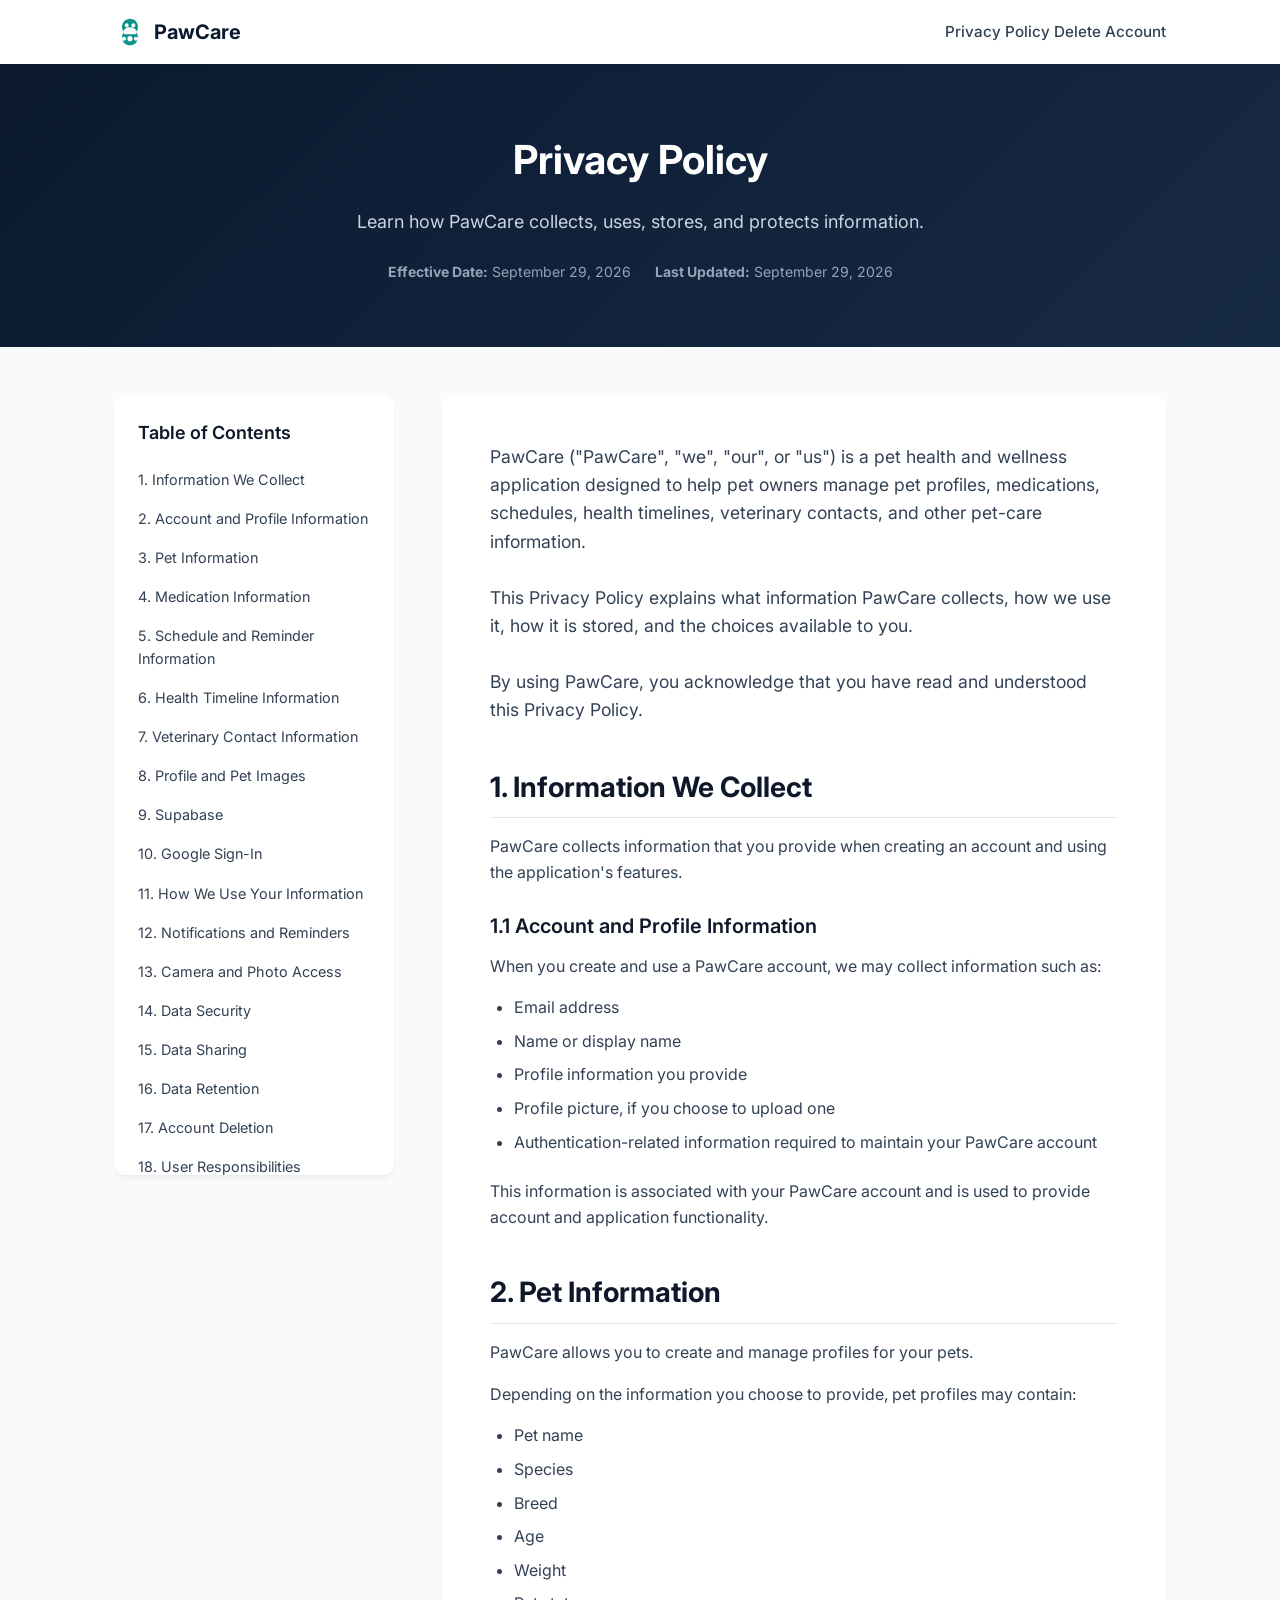
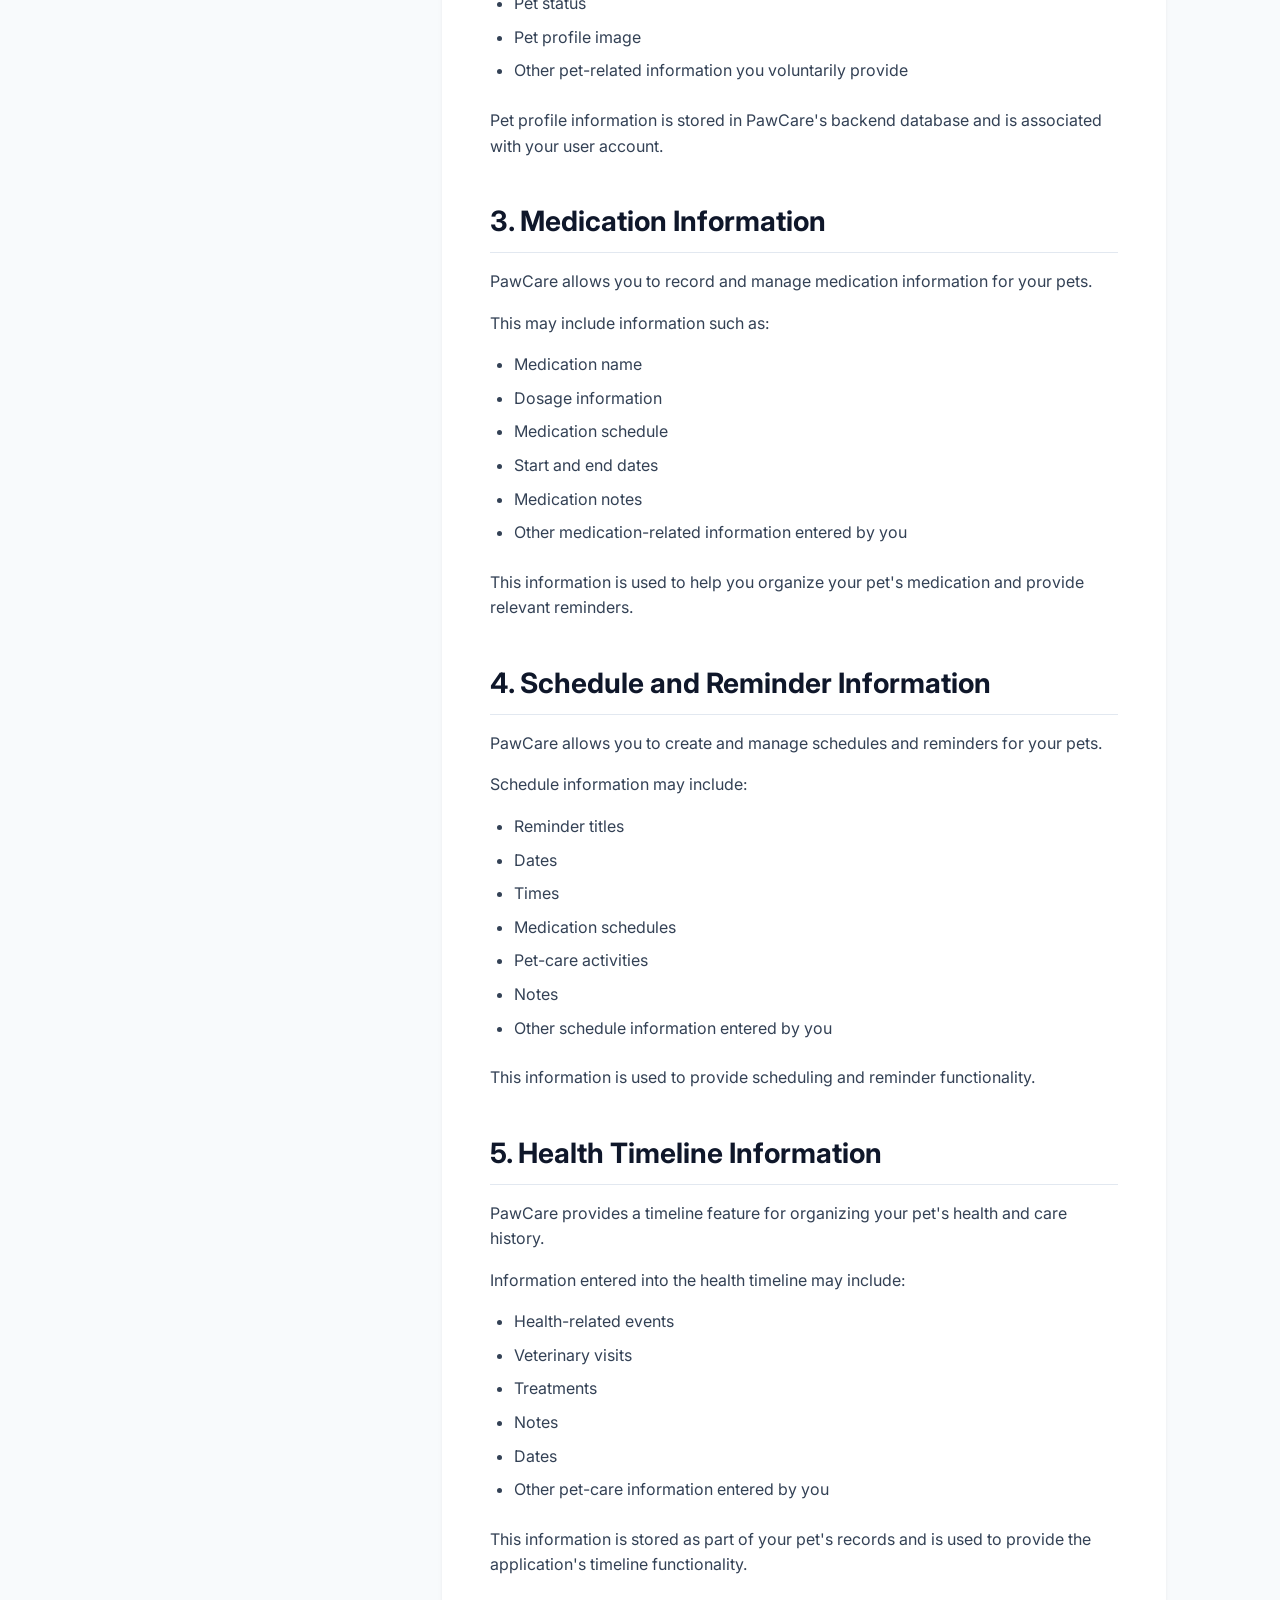
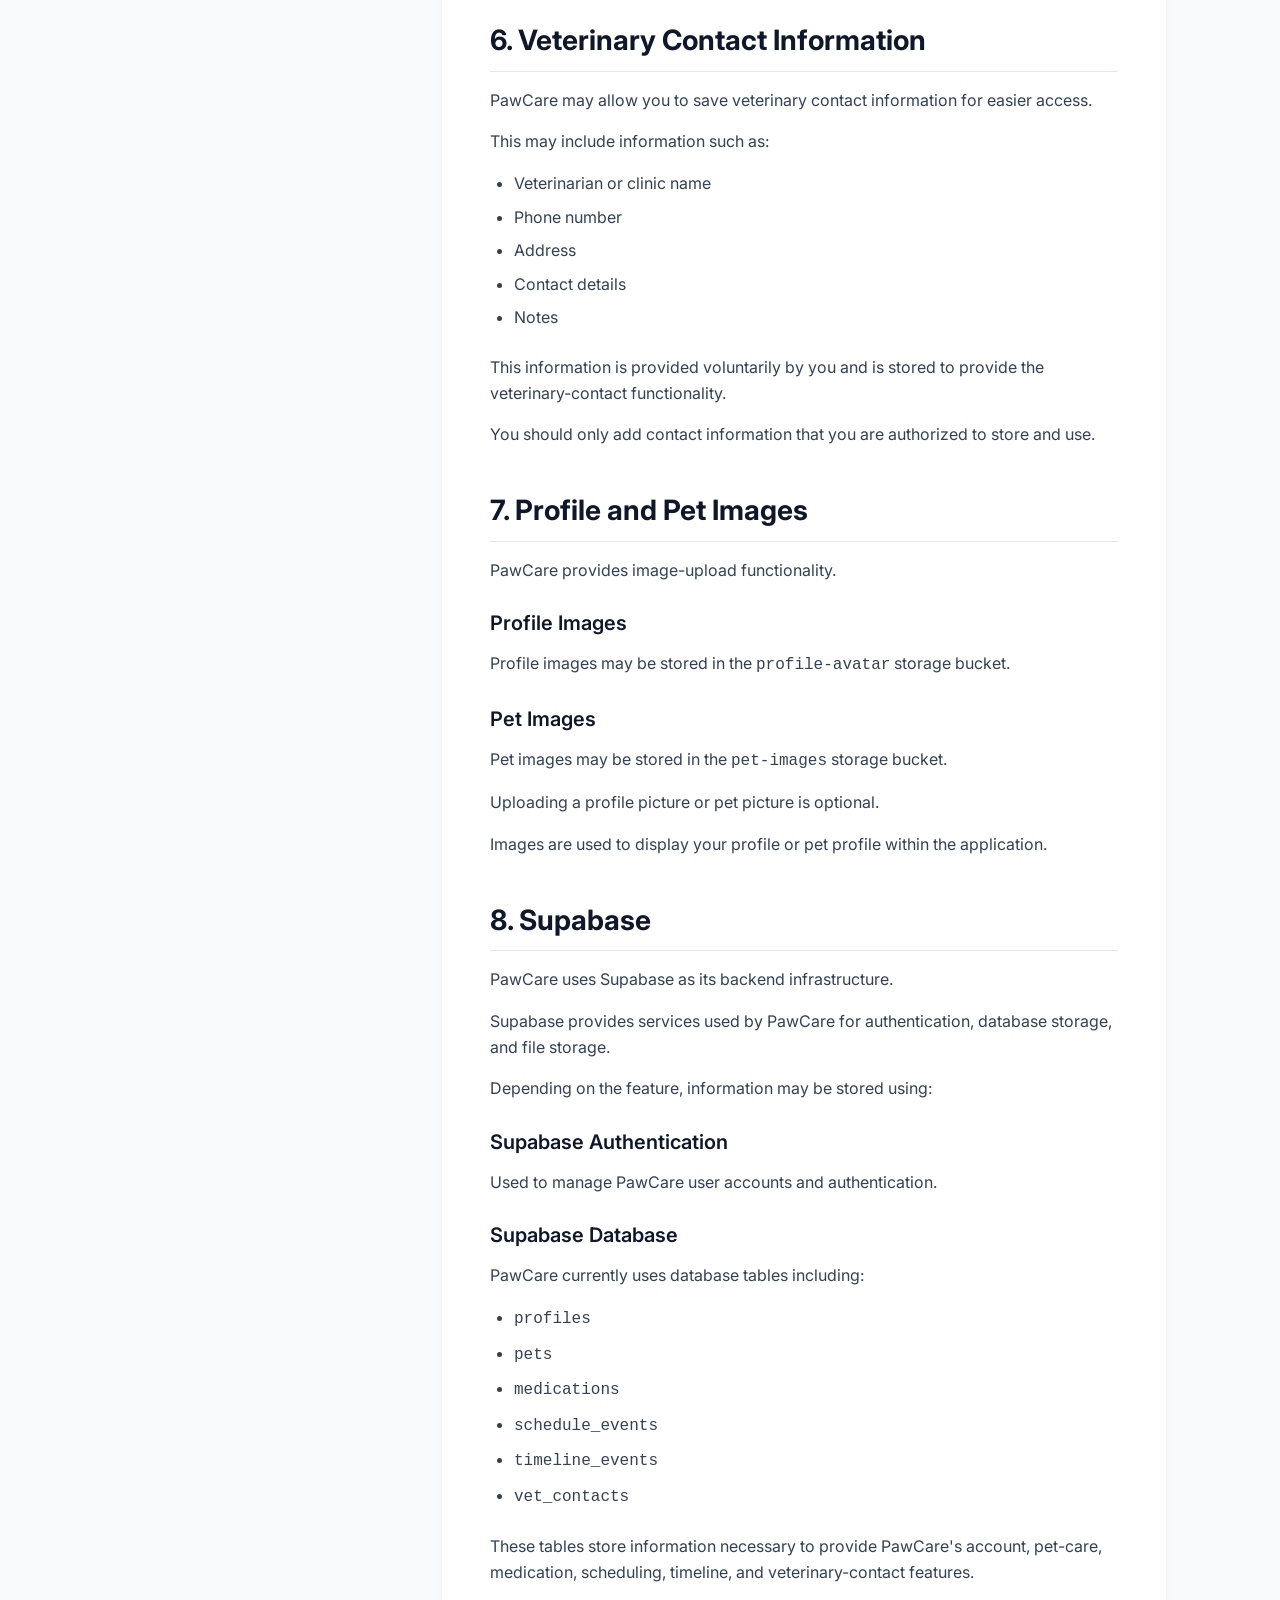
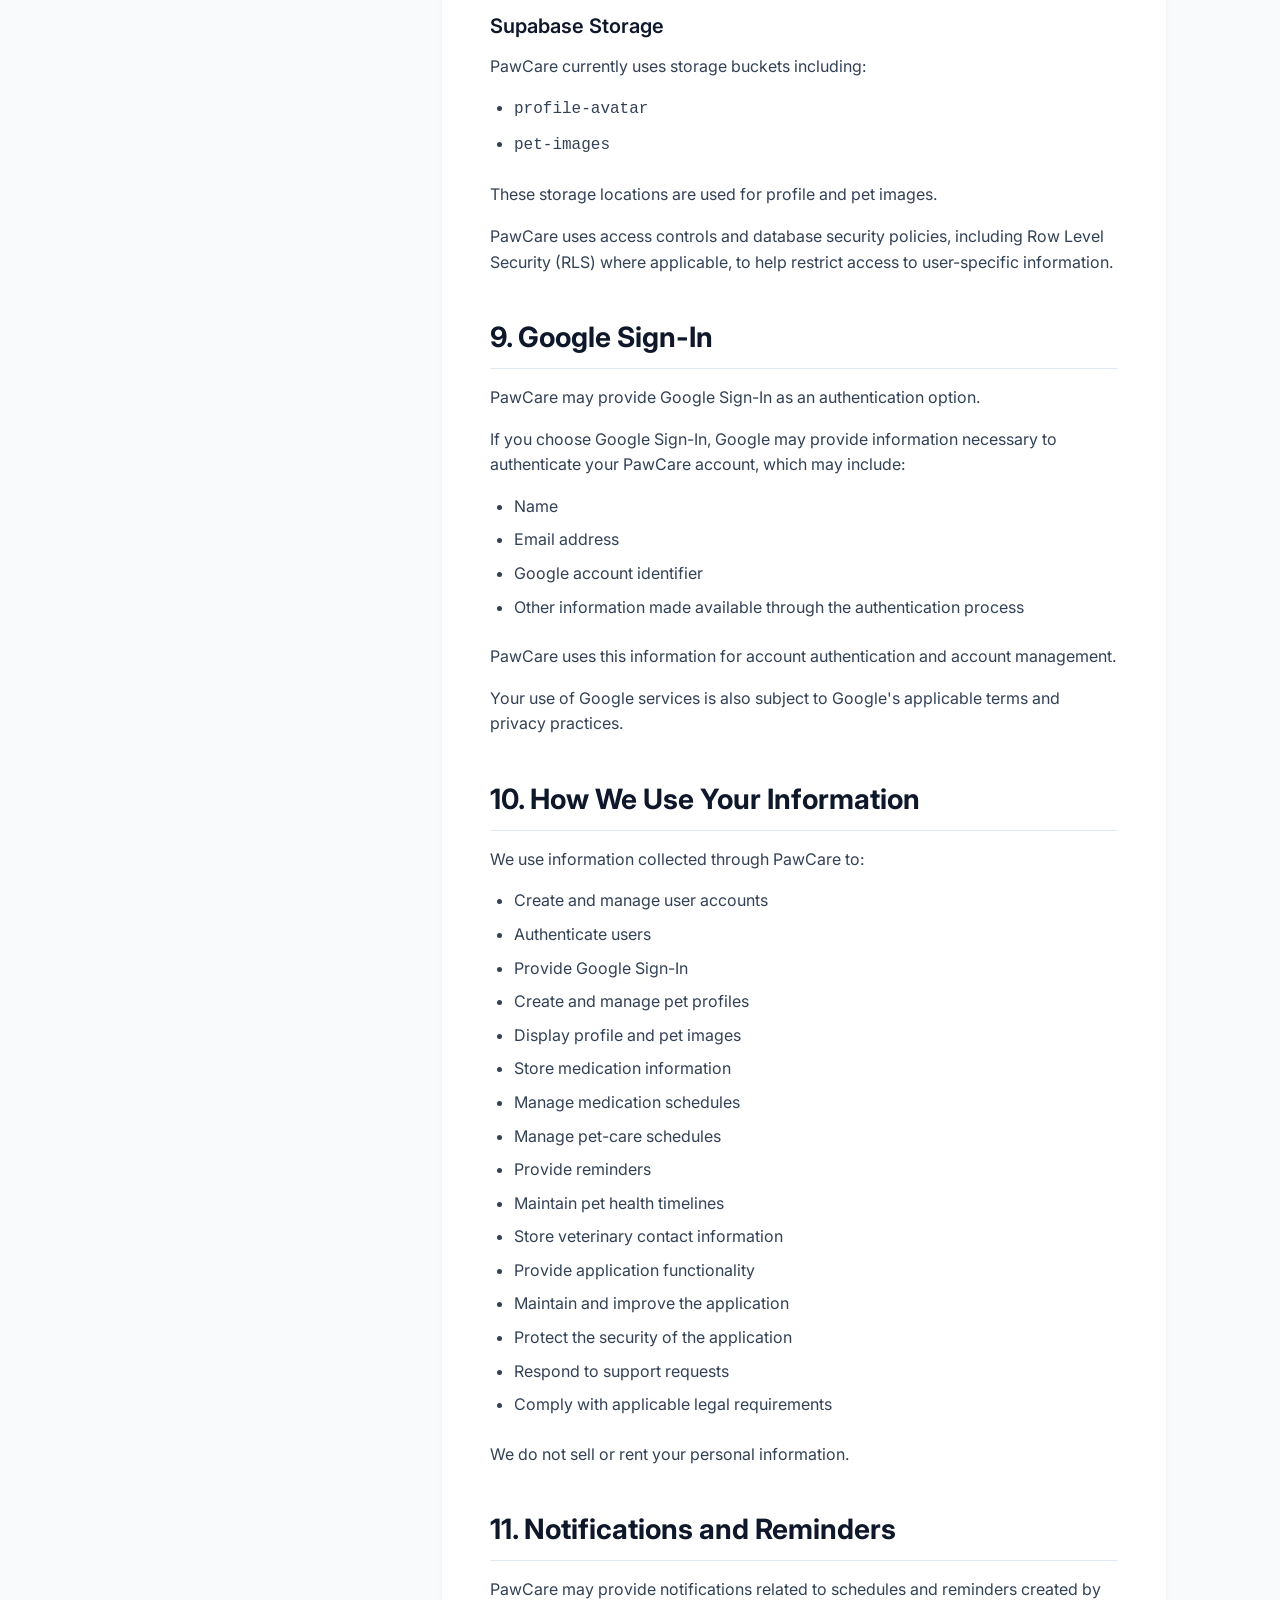
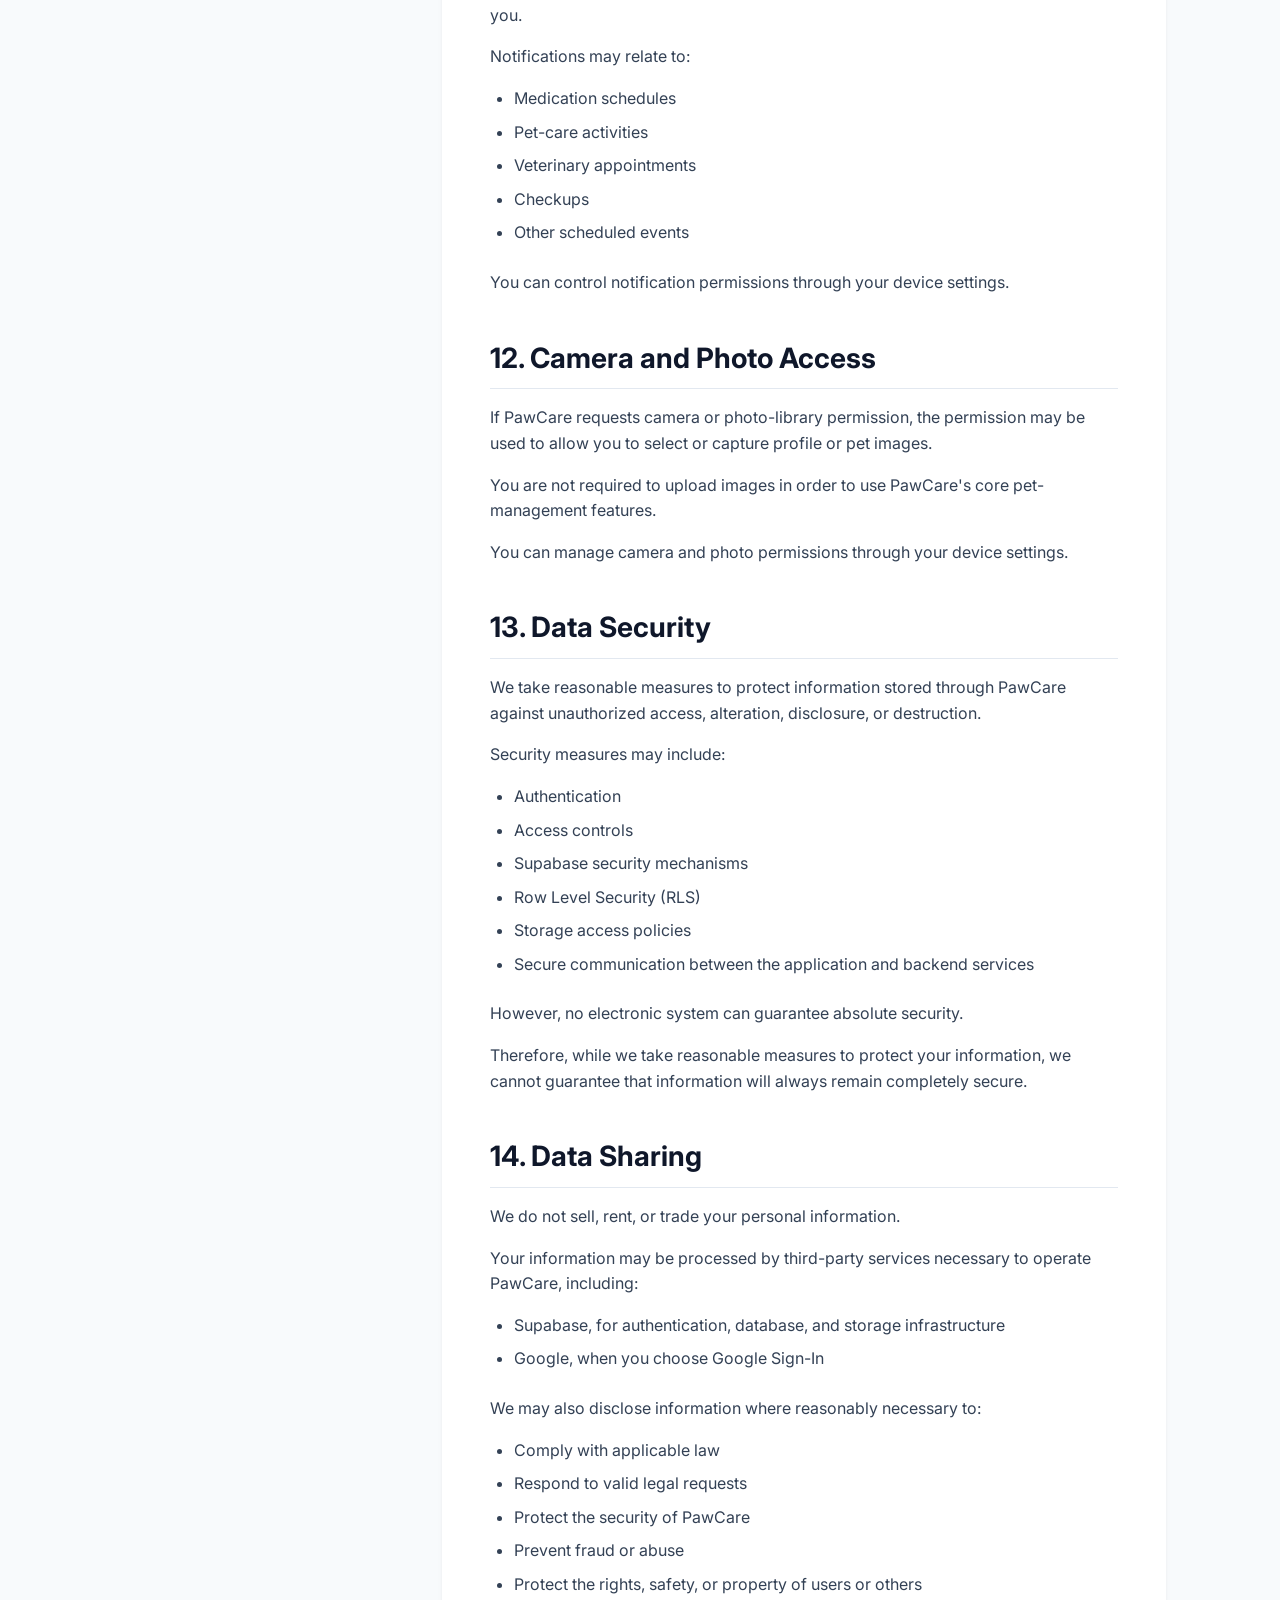
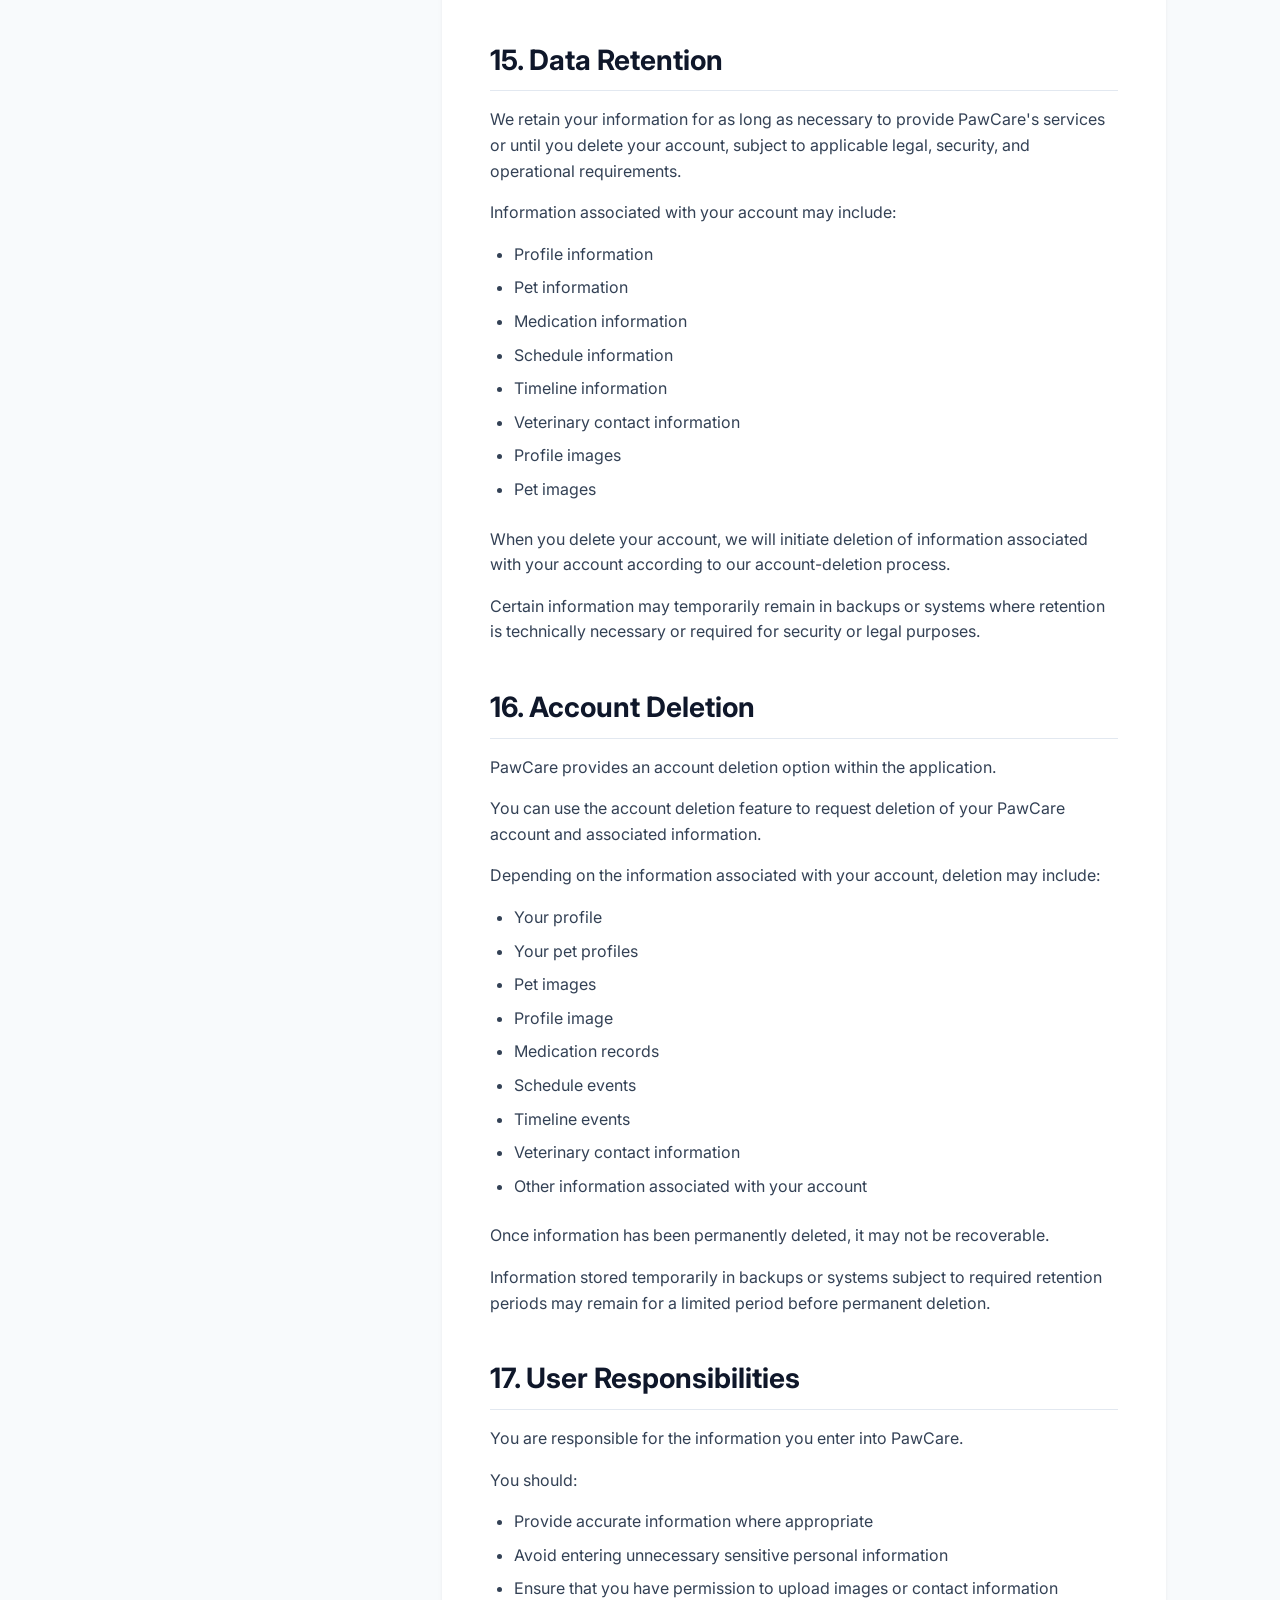
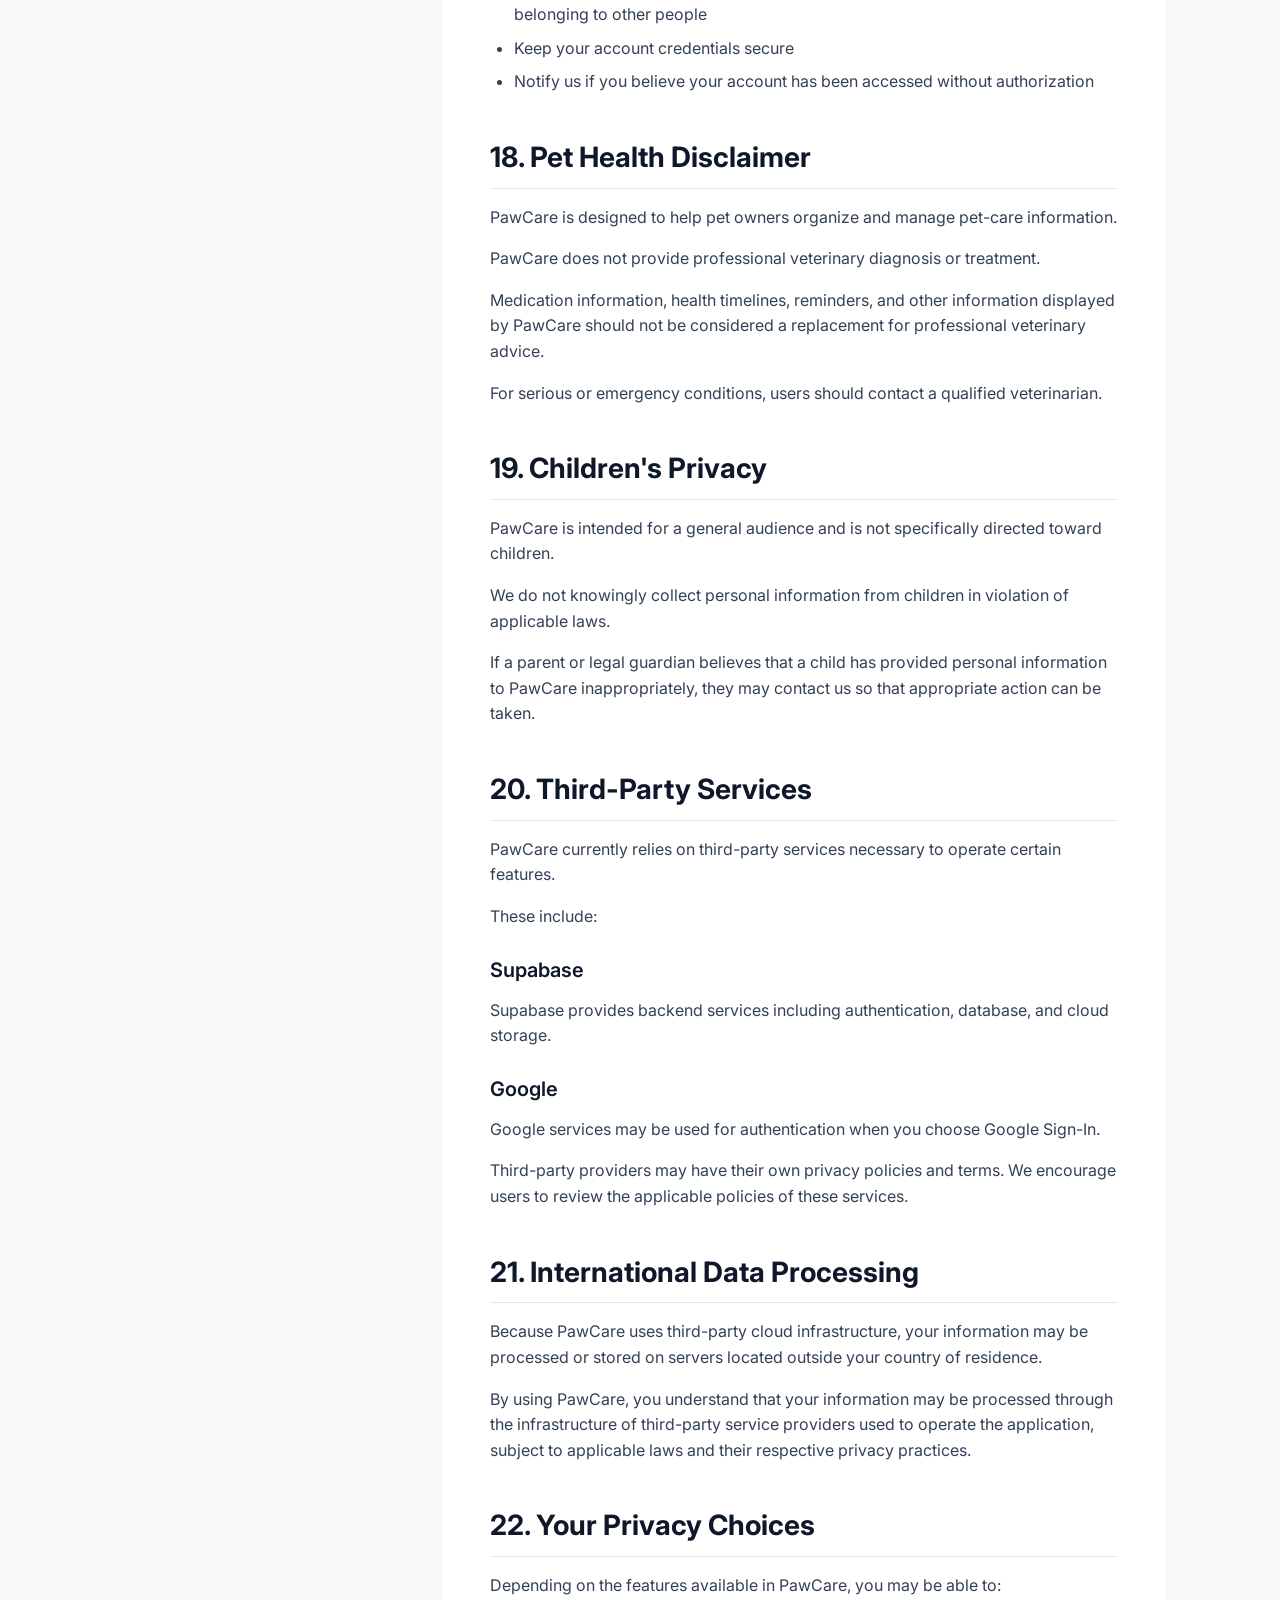
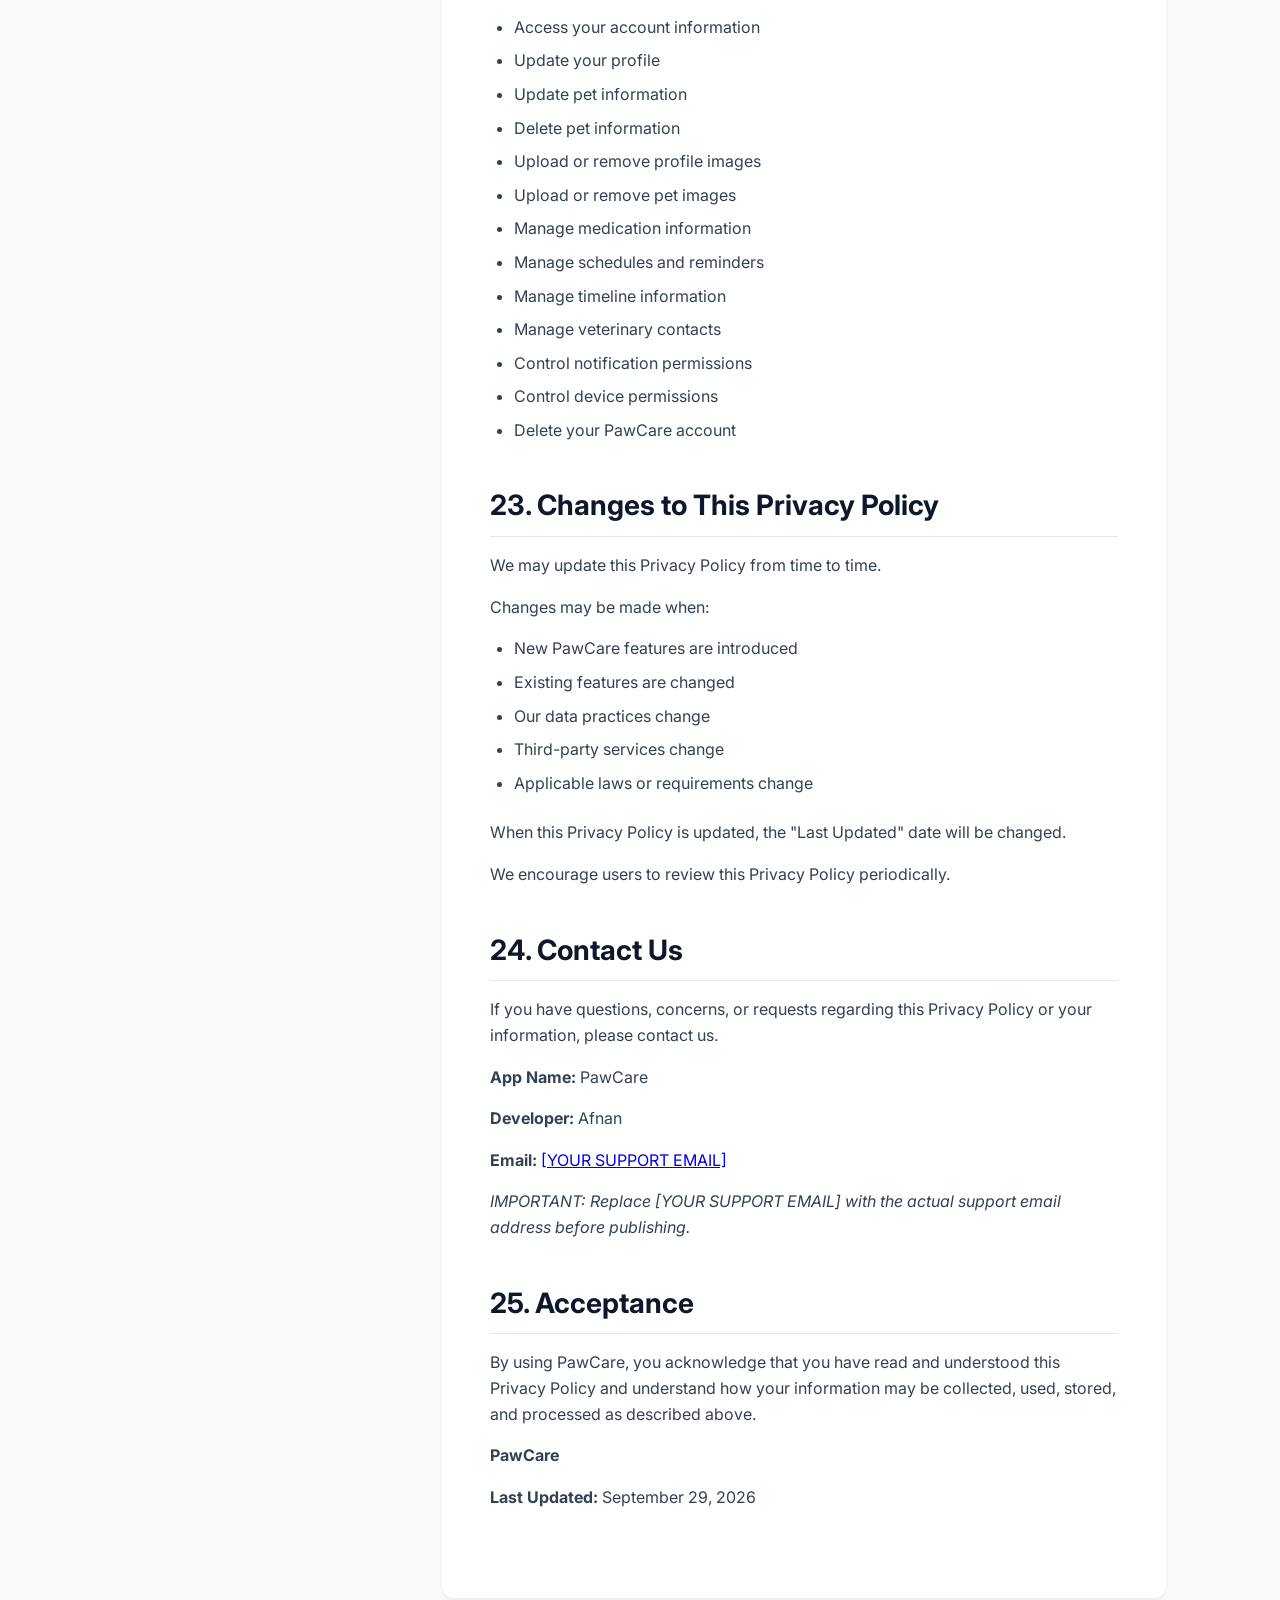
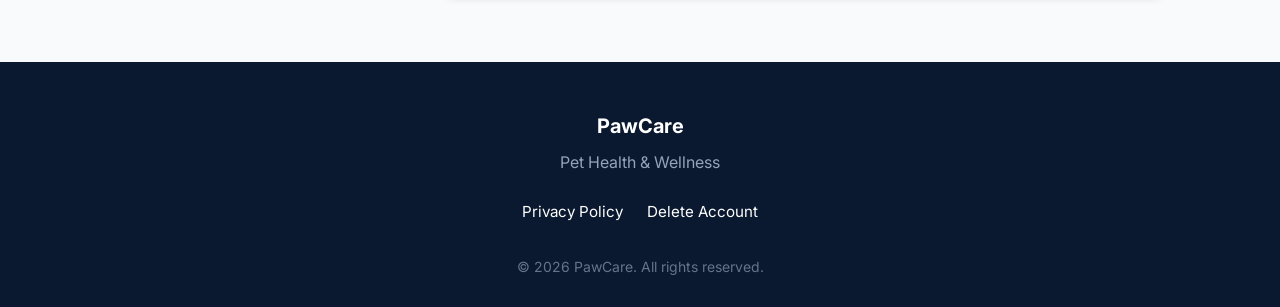
==== commit cc5cf30f: "Add files via upload" ====
--- a/index.html
+++ b/index.html
@@ -28,14 +28,15 @@
     <!-- Header -->
     <header class="site-header">
         <div class="header-container">
-            <a href="#" class="brand" aria-label="PawCare Home">
+            <a href="index.html" class="brand" aria-label="PawCare Home">
                 <svg class="brand-icon" xmlns="http://www.w3.org/2000/svg" viewBox="0 0 24 24" fill="currentColor">
                     <path d="M12 2C8.686 2 6 4.686 6 8C6 9.421 6.495 10.725 7.324 11.758C6.545 13.044 6.091 14.52 6 16.035C6 19.349 8.686 22 12 22C15.314 22 18 19.349 18 16.035C17.909 14.52 17.455 13.044 16.676 11.758C17.505 10.725 18 9.421 18 8C18 4.686 15.314 2 12 2ZM8.448 9.546C9.288 8.875 10.334 8.5 11.455 8.5H12.545C13.666 8.5 14.712 8.875 15.552 9.546C16.392 10.217 16.892 11.163 17.001 12.213L17 12.214C17.021 12.593 16.877 12.969 16.611 13.249C16.345 13.529 15.981 13.687 15.6 13.687H8.4C8.019 13.687 7.655 13.529 7.389 13.249C7.123 12.969 6.979 12.593 7 12.214L6.999 12.213C7.108 11.163 7.608 10.217 8.448 9.546ZM9.5 5.5C10.328 5.5 11 6.172 11 7C11 7.828 10.328 8.5 9.5 8.5C8.672 8.5 8 7.828 8 7C8 6.172 8.672 5.5 9.5 5.5ZM14.5 5.5C15.328 5.5 16 6.172 16 7C16 7.828 15.328 8.5 14.5 8.5C13.672 8.5 13 7.828 13 7C13 6.172 13.672 5.5 14.5 5.5ZM7.5 15.5C8.328 15.5 9 16.172 9 17C9 17.828 8.328 18.5 7.5 18.5C6.672 18.5 6 17.828 6 17C6 16.172 6.672 15.5 7.5 15.5ZM16.5 15.5C17.328 15.5 18 16.172 18 17C18 17.828 17.328 18.5 16.5 18.5C15.672 18.5 15 17.828 15 17C15 16.172 15.672 15.5 16.5 15.5ZM12 15C13.105 15 14 15.895 14 17C14 18.105 13.105 19 12 19C10.895 19 10 18.105 10 17C10 15.895 10.895 15 12 15Z"/>
                 </svg>
                 PawCare
             </a>
             <nav class="header-nav">
-                <a href="#">Privacy Policy</a>
+                <a href="index.html">Privacy Policy</a>
+                <a href="delete-account/index.html">Delete Account</a>
             </nav>
         </div>
     </header>
@@ -483,7 +484,8 @@
         <div class="footer-brand">PawCare</div>
         <div class="footer-tagline">Pet Health & Wellness</div>
         <div class="footer-links">
-            <a href="#">Privacy Policy</a>
+            <a href="index.html">Privacy Policy</a>
+            <a href="delete-account/index.html">Delete Account</a>
         </div>
         <div class="footer-copyright">
             &copy; 2026 PawCare. All rights reserved.
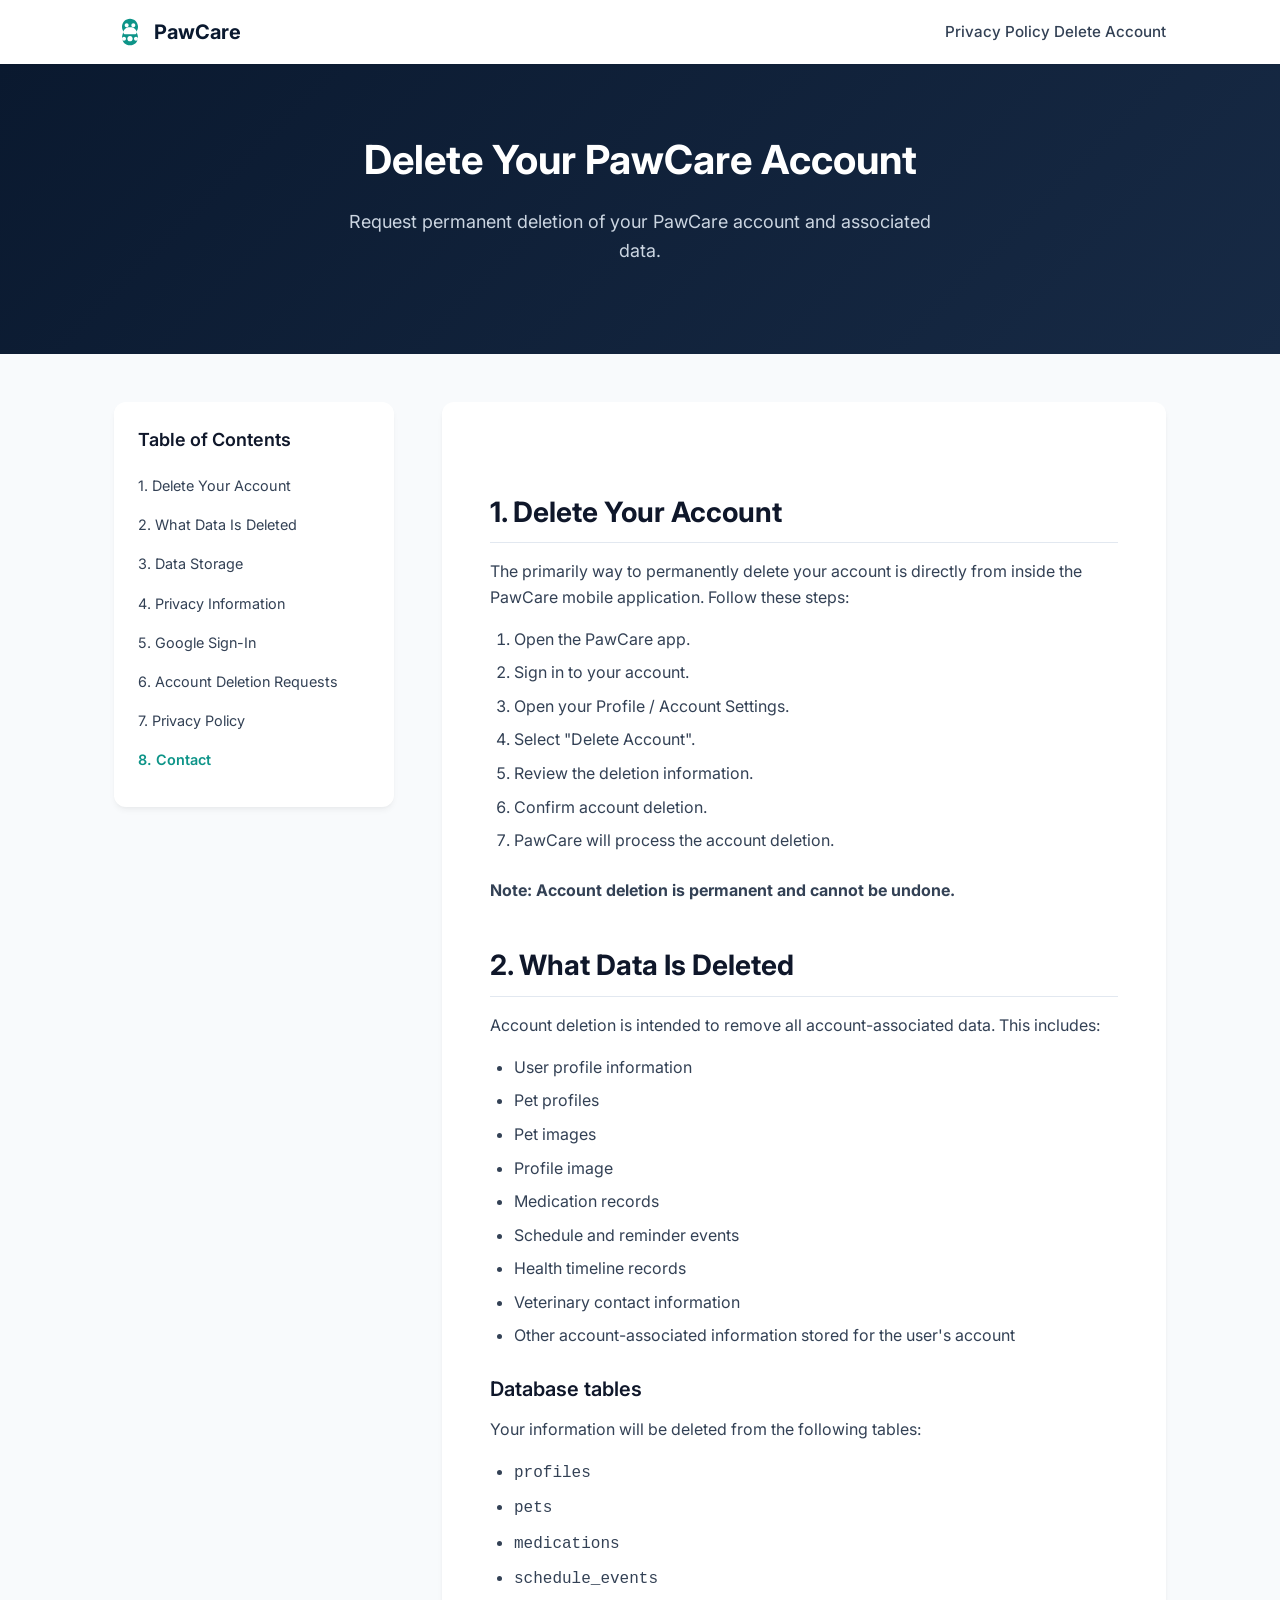
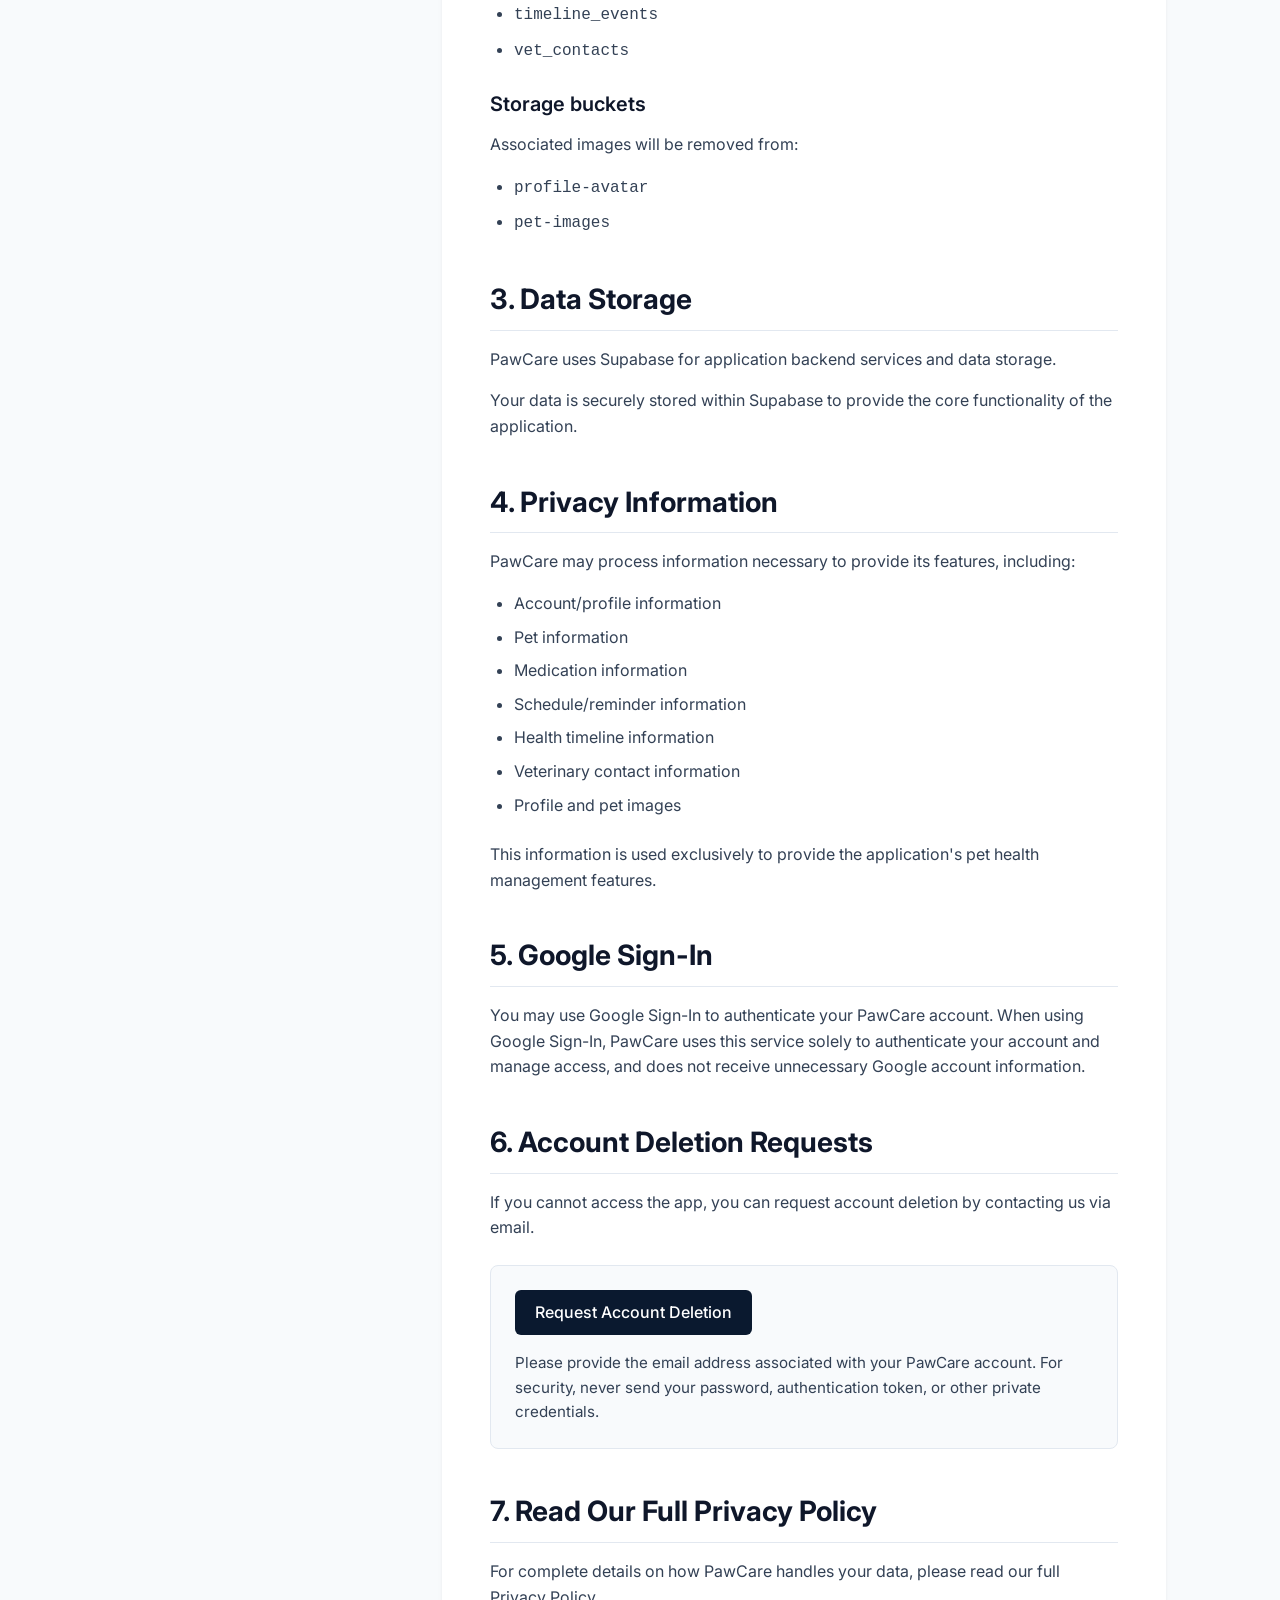
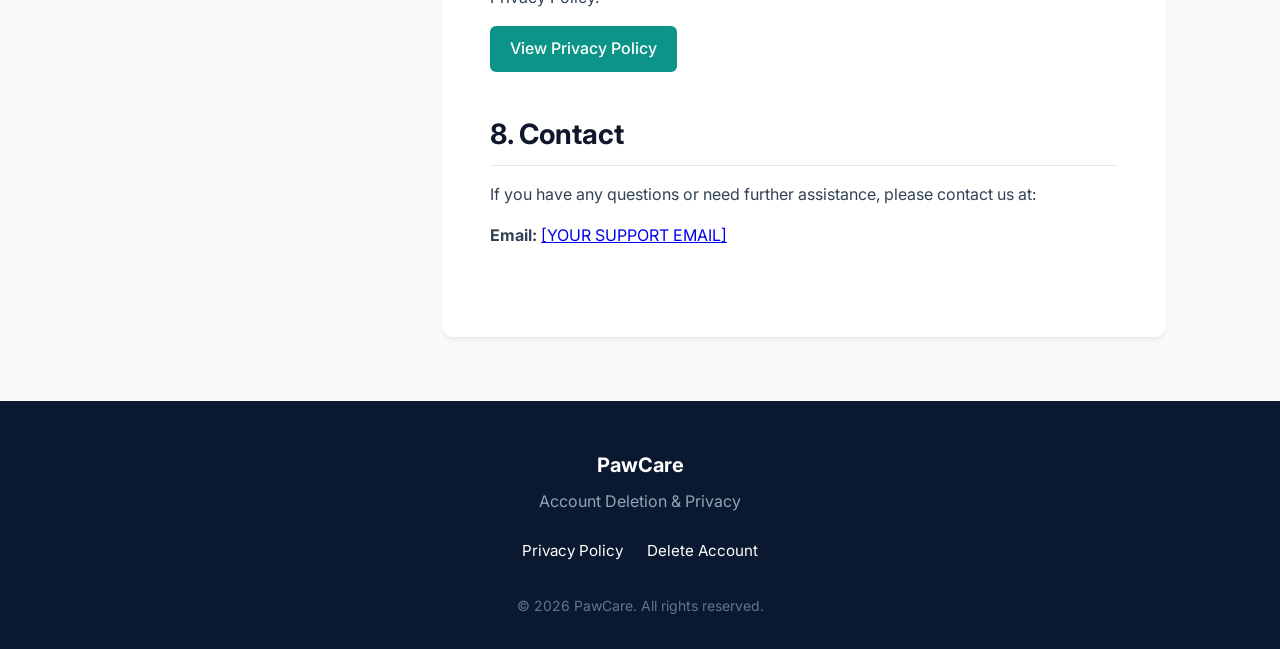
==== commit 2a5f6c1e: "Add files via upload" ====
--- a/index.html
+++ b/index.html
@@ -3,17 +3,17 @@
 <head>
     <meta charset="UTF-8">
     <meta name="viewport" content="width=device-width, initial-scale=1.0">
-    <title>PawCare Privacy Policy</title>
-    <meta name="description" content="Official Privacy Policy for PawCare, a pet health and wellness application.">
+    <title>PawCare — Delete Your Account</title>
+    <meta name="description" content="Learn how to permanently delete your PawCare account and associated data.">
     
     <!-- Open Graph Metadata -->
-    <meta property="og:title" content="PawCare Privacy Policy">
-    <meta property="og:description" content="Official Privacy Policy for PawCare, a pet health and wellness application.">
+    <meta property="og:title" content="PawCare — Delete Your Account">
+    <meta property="og:description" content="Learn how to permanently delete your PawCare account and associated data.">
     <meta property="og:type" content="website">
-    <meta property="og:url" content="https://pawcareapp.example.com/privacy-policy">
+    <meta property="og:url" content="https://pawcareapp.example.com/delete-account">
     
     <!-- Canonical URL Placeholder -->
-    <link rel="canonical" href="https://pawcareapp.example.com/privacy-policy">
+    <link rel="canonical" href="https://pawcareapp.example.com/delete-account">
     
     <!-- Fonts -->
     <link rel="preconnect" href="https://fonts.googleapis.com">
@@ -21,34 +21,30 @@
     <link href="https://fonts.googleapis.com/css2?family=Inter:wght@400;500;600;700&display=swap" rel="stylesheet">
     
     <!-- Styles -->
-    <link rel="stylesheet" href="css/styles.css">
+    <link rel="stylesheet" href="../css/styles.css">
 </head>
 <body>
 
     <!-- Header -->
     <header class="site-header">
         <div class="header-container">
-            <a href="index.html" class="brand" aria-label="PawCare Home">
+            <a href="../index.html" class="brand" aria-label="PawCare Home">
                 <svg class="brand-icon" xmlns="http://www.w3.org/2000/svg" viewBox="0 0 24 24" fill="currentColor">
                     <path d="M12 2C8.686 2 6 4.686 6 8C6 9.421 6.495 10.725 7.324 11.758C6.545 13.044 6.091 14.52 6 16.035C6 19.349 8.686 22 12 22C15.314 22 18 19.349 18 16.035C17.909 14.52 17.455 13.044 16.676 11.758C17.505 10.725 18 9.421 18 8C18 4.686 15.314 2 12 2ZM8.448 9.546C9.288 8.875 10.334 8.5 11.455 8.5H12.545C13.666 8.5 14.712 8.875 15.552 9.546C16.392 10.217 16.892 11.163 17.001 12.213L17 12.214C17.021 12.593 16.877 12.969 16.611 13.249C16.345 13.529 15.981 13.687 15.6 13.687H8.4C8.019 13.687 7.655 13.529 7.389 13.249C7.123 12.969 6.979 12.593 7 12.214L6.999 12.213C7.108 11.163 7.608 10.217 8.448 9.546ZM9.5 5.5C10.328 5.5 11 6.172 11 7C11 7.828 10.328 8.5 9.5 8.5C8.672 8.5 8 7.828 8 7C8 6.172 8.672 5.5 9.5 5.5ZM14.5 5.5C15.328 5.5 16 6.172 16 7C16 7.828 15.328 8.5 14.5 8.5C13.672 8.5 13 7.828 13 7C13 6.172 13.672 5.5 14.5 5.5ZM7.5 15.5C8.328 15.5 9 16.172 9 17C9 17.828 8.328 18.5 7.5 18.5C6.672 18.5 6 17.828 6 17C6 16.172 6.672 15.5 7.5 15.5ZM16.5 15.5C17.328 15.5 18 16.172 18 17C18 17.828 17.328 18.5 16.5 18.5C15.672 18.5 15 17.828 15 17C15 16.172 15.672 15.5 16.5 15.5ZM12 15C13.105 15 14 15.895 14 17C14 18.105 13.105 19 12 19C10.895 19 10 18.105 10 17C10 15.895 10.895 15 12 15Z"/>
                 </svg>
                 PawCare
             </a>
             <nav class="header-nav">
-                <a href="index.html">Privacy Policy</a>
-                <a href="delete-account/index.html">Delete Account</a>
+                <a href="../index.html">Privacy Policy</a>
+                <a href="index.html">Delete Account</a>
             </nav>
         </div>
     </header>
 
     <!-- Hero Section -->
     <section class="hero">
-        <h1>Privacy Policy</h1>
-        <p>Learn how PawCare collects, uses, stores, and protects information.</p>
-        <div class="hero-meta">
-            <span><strong>Effective Date:</strong> September 29, 2026</span>
-            <span><strong>Last Updated:</strong> September 29, 2026</span>
-        </div>
+        <h1>Delete Your PawCare Account</h1>
+        <p>Request permanent deletion of your PawCare account and associated data.</p>
     </section>
 
     <!-- Main Content -->
@@ -59,166 +55,53 @@
             <h2 class="toc-title">Table of Contents</h2>
             <nav aria-label="Table of Contents">
                 <ul class="toc-list">
-                    <li><a href="#information-we-collect">1. Information We Collect</a></li>
-                    <li><a href="#account-and-profile">2. Account and Profile Information</a></li>
-                    <li><a href="#pet-information">3. Pet Information</a></li>
-                    <li><a href="#medication-information">4. Medication Information</a></li>
-                    <li><a href="#schedule-and-reminder">5. Schedule and Reminder Information</a></li>
-                    <li><a href="#health-timeline">6. Health Timeline Information</a></li>
-                    <li><a href="#veterinary-contact">7. Veterinary Contact Information</a></li>
-                    <li><a href="#profile-and-pet-images">8. Profile and Pet Images</a></li>
-                    <li><a href="#supabase">9. Supabase</a></li>
-                    <li><a href="#google-signin">10. Google Sign-In</a></li>
-                    <li><a href="#how-we-use">11. How We Use Your Information</a></li>
-                    <li><a href="#notifications-reminders">12. Notifications and Reminders</a></li>
-                    <li><a href="#camera-photo-access">13. Camera and Photo Access</a></li>
-                    <li><a href="#data-security">14. Data Security</a></li>
-                    <li><a href="#data-sharing">15. Data Sharing</a></li>
-                    <li><a href="#data-retention">16. Data Retention</a></li>
-                    <li><a href="#account-deletion">17. Account Deletion</a></li>
-                    <li><a href="#user-responsibilities">18. User Responsibilities</a></li>
-                    <li><a href="#pet-health-disclaimer">19. Pet Health Disclaimer</a></li>
-                    <li><a href="#childrens-privacy">20. Children's Privacy</a></li>
-                    <li><a href="#third-party-services">21. Third-Party Services</a></li>
-                    <li><a href="#international-data">22. International Data Processing</a></li>
-                    <li><a href="#privacy-choices">23. Your Privacy Choices</a></li>
-                    <li><a href="#changes-to-policy">24. Changes to This Privacy Policy</a></li>
-                    <li><a href="#contact-us">25. Contact Us</a></li>
-                    <li><a href="#acceptance">26. Acceptance</a></li>
+                    <li><a href="#delete-from-app">1. Delete Your Account</a></li>
+                    <li><a href="#what-is-deleted">2. What Data Is Deleted</a></li>
+                    <li><a href="#data-storage">3. Data Storage</a></li>
+                    <li><a href="#privacy-information">4. Privacy Information</a></li>
+                    <li><a href="#google-signin">5. Google Sign-In</a></li>
+                    <li><a href="#deletion-requests">6. Account Deletion Requests</a></li>
+                    <li><a href="#privacy-policy">7. Privacy Policy</a></li>
+                    <li><a href="#contact">8. Contact</a></li>
                 </ul>
             </nav>
         </aside>
 
-        <!-- Privacy Policy Content -->
+        <!-- Account Deletion Content -->
         <article class="document-content">
             
-            <p class="document-intro">
-                PawCare ("PawCare", "we", "our", or "us") is a pet health and wellness application designed to help pet owners manage pet profiles, medications, schedules, health timelines, veterinary contacts, and other pet-care information.
-                <br><br>
-                This Privacy Policy explains what information PawCare collects, how we use it, how it is stored, and the choices available to you.
-                <br><br>
-                By using PawCare, you acknowledge that you have read and understood this Privacy Policy.
-            </p>
-
-            <section id="information-we-collect">
-                <h2>1. Information We Collect</h2>
-                <p>PawCare collects information that you provide when creating an account and using the application's features.</p>
+            <section id="delete-from-app">
+                <h2>1. Delete Your Account</h2>
+                <p>The primarily way to permanently delete your account is directly from inside the PawCare mobile application. Follow these steps:</p>
+                <ol style="margin-left: 1.5rem; margin-bottom: 1.5rem;">
+                    <li style="margin-bottom: 0.5rem;">Open the PawCare app.</li>
+                    <li style="margin-bottom: 0.5rem;">Sign in to your account.</li>
+                    <li style="margin-bottom: 0.5rem;">Open your Profile / Account Settings.</li>
+                    <li style="margin-bottom: 0.5rem;">Select "Delete Account".</li>
+                    <li style="margin-bottom: 0.5rem;">Review the deletion information.</li>
+                    <li style="margin-bottom: 0.5rem;">Confirm account deletion.</li>
+                    <li style="margin-bottom: 0.5rem;">PawCare will process the account deletion.</li>
+                </ol>
+                <p><strong>Note: Account deletion is permanent and cannot be undone.</strong></p>
+            </section>
+
+            <section id="what-is-deleted">
+                <h2>2. What Data Is Deleted</h2>
+                <p>Account deletion is intended to remove all account-associated data. This includes:</p>
+                <ul>
+                    <li>User profile information</li>
+                    <li>Pet profiles</li>
+                    <li>Pet images</li>
+                    <li>Profile image</li>
+                    <li>Medication records</li>
+                    <li>Schedule and reminder events</li>
+                    <li>Health timeline records</li>
+                    <li>Veterinary contact information</li>
+                    <li>Other account-associated information stored for the user's account</li>
+                </ul>
                 
-                <h3 id="account-and-profile">1.1 Account and Profile Information</h3>
-                <p>When you create and use a PawCare account, we may collect information such as:</p>
-                <ul>
-                    <li>Email address</li>
-                    <li>Name or display name</li>
-                    <li>Profile information you provide</li>
-                    <li>Profile picture, if you choose to upload one</li>
-                    <li>Authentication-related information required to maintain your PawCare account</li>
-                </ul>
-                <p>This information is associated with your PawCare account and is used to provide account and application functionality.</p>
-            </section>
-
-            <section id="pet-information">
-                <h2>2. Pet Information</h2>
-                <p>PawCare allows you to create and manage profiles for your pets.</p>
-                <p>Depending on the information you choose to provide, pet profiles may contain:</p>
-                <ul>
-                    <li>Pet name</li>
-                    <li>Species</li>
-                    <li>Breed</li>
-                    <li>Age</li>
-                    <li>Weight</li>
-                    <li>Pet status</li>
-                    <li>Pet profile image</li>
-                    <li>Other pet-related information you voluntarily provide</li>
-                </ul>
-                <p>Pet profile information is stored in PawCare's backend database and is associated with your user account.</p>
-            </section>
-
-            <section id="medication-information">
-                <h2>3. Medication Information</h2>
-                <p>PawCare allows you to record and manage medication information for your pets.</p>
-                <p>This may include information such as:</p>
-                <ul>
-                    <li>Medication name</li>
-                    <li>Dosage information</li>
-                    <li>Medication schedule</li>
-                    <li>Start and end dates</li>
-                    <li>Medication notes</li>
-                    <li>Other medication-related information entered by you</li>
-                </ul>
-                <p>This information is used to help you organize your pet's medication and provide relevant reminders.</p>
-            </section>
-
-            <section id="schedule-and-reminder">
-                <h2>4. Schedule and Reminder Information</h2>
-                <p>PawCare allows you to create and manage schedules and reminders for your pets.</p>
-                <p>Schedule information may include:</p>
-                <ul>
-                    <li>Reminder titles</li>
-                    <li>Dates</li>
-                    <li>Times</li>
-                    <li>Medication schedules</li>
-                    <li>Pet-care activities</li>
-                    <li>Notes</li>
-                    <li>Other schedule information entered by you</li>
-                </ul>
-                <p>This information is used to provide scheduling and reminder functionality.</p>
-            </section>
-
-            <section id="health-timeline">
-                <h2>5. Health Timeline Information</h2>
-                <p>PawCare provides a timeline feature for organizing your pet's health and care history.</p>
-                <p>Information entered into the health timeline may include:</p>
-                <ul>
-                    <li>Health-related events</li>
-                    <li>Veterinary visits</li>
-                    <li>Treatments</li>
-                    <li>Notes</li>
-                    <li>Dates</li>
-                    <li>Other pet-care information entered by you</li>
-                </ul>
-                <p>This information is stored as part of your pet's records and is used to provide the application's timeline functionality.</p>
-            </section>
-
-            <section id="veterinary-contact">
-                <h2>6. Veterinary Contact Information</h2>
-                <p>PawCare may allow you to save veterinary contact information for easier access.</p>
-                <p>This may include information such as:</p>
-                <ul>
-                    <li>Veterinarian or clinic name</li>
-                    <li>Phone number</li>
-                    <li>Address</li>
-                    <li>Contact details</li>
-                    <li>Notes</li>
-                </ul>
-                <p>This information is provided voluntarily by you and is stored to provide the veterinary-contact functionality.</p>
-                <p>You should only add contact information that you are authorized to store and use.</p>
-            </section>
-
-            <section id="profile-and-pet-images">
-                <h2>7. Profile and Pet Images</h2>
-                <p>PawCare provides image-upload functionality.</p>
-                
-                <h3>Profile Images</h3>
-                <p>Profile images may be stored in the <code>profile-avatar</code> storage bucket.</p>
-                
-                <h3>Pet Images</h3>
-                <p>Pet images may be stored in the <code>pet-images</code> storage bucket.</p>
-                
-                <p>Uploading a profile picture or pet picture is optional.</p>
-                <p>Images are used to display your profile or pet profile within the application.</p>
-            </section>
-
-            <section id="supabase">
-                <h2>8. Supabase</h2>
-                <p>PawCare uses Supabase as its backend infrastructure.</p>
-                <p>Supabase provides services used by PawCare for authentication, database storage, and file storage.</p>
-                <p>Depending on the feature, information may be stored using:</p>
-                
-                <h3>Supabase Authentication</h3>
-                <p>Used to manage PawCare user accounts and authentication.</p>
-                
-                <h3>Supabase Database</h3>
-                <p>PawCare currently uses database tables including:</p>
+                <h3>Database tables</h3>
+                <p>Your information will be deleted from the following tables:</p>
                 <ul>
                     <li><code>profiles</code></li>
                     <li><code>pets</code></li>
@@ -227,246 +110,65 @@
                     <li><code>timeline_events</code></li>
                     <li><code>vet_contacts</code></li>
                 </ul>
-                <p>These tables store information necessary to provide PawCare's account, pet-care, medication, scheduling, timeline, and veterinary-contact features.</p>
-                
-                <h3>Supabase Storage</h3>
-                <p>PawCare currently uses storage buckets including:</p>
+
+                <h3>Storage buckets</h3>
+                <p>Associated images will be removed from:</p>
                 <ul>
                     <li><code>profile-avatar</code></li>
                     <li><code>pet-images</code></li>
                 </ul>
-                <p>These storage locations are used for profile and pet images.</p>
-                <p>PawCare uses access controls and database security policies, including Row Level Security (RLS) where applicable, to help restrict access to user-specific information.</p>
-            </section>
-
-            <section id="google-signin">
-                <h2>9. Google Sign-In</h2>
-                <p>PawCare may provide Google Sign-In as an authentication option.</p>
-                <p>If you choose Google Sign-In, Google may provide information necessary to authenticate your PawCare account, which may include:</p>
-                <ul>
-                    <li>Name</li>
-                    <li>Email address</li>
-                    <li>Google account identifier</li>
-                    <li>Other information made available through the authentication process</li>
-                </ul>
-                <p>PawCare uses this information for account authentication and account management.</p>
-                <p>Your use of Google services is also subject to Google's applicable terms and privacy practices.</p>
-            </section>
-
-            <section id="how-we-use">
-                <h2>10. How We Use Your Information</h2>
-                <p>We use information collected through PawCare to:</p>
-                <ul>
-                    <li>Create and manage user accounts</li>
-                    <li>Authenticate users</li>
-                    <li>Provide Google Sign-In</li>
-                    <li>Create and manage pet profiles</li>
-                    <li>Display profile and pet images</li>
-                    <li>Store medication information</li>
-                    <li>Manage medication schedules</li>
-                    <li>Manage pet-care schedules</li>
-                    <li>Provide reminders</li>
-                    <li>Maintain pet health timelines</li>
-                    <li>Store veterinary contact information</li>
-                    <li>Provide application functionality</li>
-                    <li>Maintain and improve the application</li>
-                    <li>Protect the security of the application</li>
-                    <li>Respond to support requests</li>
-                    <li>Comply with applicable legal requirements</li>
-                </ul>
-                <p>We do not sell or rent your personal information.</p>
-            </section>
-
-            <section id="notifications-reminders">
-                <h2>11. Notifications and Reminders</h2>
-                <p>PawCare may provide notifications related to schedules and reminders created by you.</p>
-                <p>Notifications may relate to:</p>
-                <ul>
-                    <li>Medication schedules</li>
-                    <li>Pet-care activities</li>
-                    <li>Veterinary appointments</li>
-                    <li>Checkups</li>
-                    <li>Other scheduled events</li>
-                </ul>
-                <p>You can control notification permissions through your device settings.</p>
-            </section>
-
-            <section id="camera-photo-access">
-                <h2>12. Camera and Photo Access</h2>
-                <p>If PawCare requests camera or photo-library permission, the permission may be used to allow you to select or capture profile or pet images.</p>
-                <p>You are not required to upload images in order to use PawCare's core pet-management features.</p>
-                <p>You can manage camera and photo permissions through your device settings.</p>
-            </section>
-
-            <section id="data-security">
-                <h2>13. Data Security</h2>
-                <p>We take reasonable measures to protect information stored through PawCare against unauthorized access, alteration, disclosure, or destruction.</p>
-                <p>Security measures may include:</p>
-                <ul>
-                    <li>Authentication</li>
-                    <li>Access controls</li>
-                    <li>Supabase security mechanisms</li>
-                    <li>Row Level Security (RLS)</li>
-                    <li>Storage access policies</li>
-                    <li>Secure communication between the application and backend services</li>
-                </ul>
-                <p>However, no electronic system can guarantee absolute security.</p>
-                <p>Therefore, while we take reasonable measures to protect your information, we cannot guarantee that information will always remain completely secure.</p>
-            </section>
-
-            <section id="data-sharing">
-                <h2>14. Data Sharing</h2>
-                <p>We do not sell, rent, or trade your personal information.</p>
-                <p>Your information may be processed by third-party services necessary to operate PawCare, including:</p>
-                <ul>
-                    <li>Supabase, for authentication, database, and storage infrastructure</li>
-                    <li>Google, when you choose Google Sign-In</li>
-                </ul>
-                <p>We may also disclose information where reasonably necessary to:</p>
-                <ul>
-                    <li>Comply with applicable law</li>
-                    <li>Respond to valid legal requests</li>
-                    <li>Protect the security of PawCare</li>
-                    <li>Prevent fraud or abuse</li>
-                    <li>Protect the rights, safety, or property of users or others</li>
-                </ul>
-            </section>
-
-            <section id="data-retention">
-                <h2>15. Data Retention</h2>
-                <p>We retain your information for as long as necessary to provide PawCare's services or until you delete your account, subject to applicable legal, security, and operational requirements.</p>
-                <p>Information associated with your account may include:</p>
-                <ul>
-                    <li>Profile information</li>
+            </section>
+
+            <section id="data-storage">
+                <h2>3. Data Storage</h2>
+                <p>PawCare uses Supabase for application backend services and data storage.</p>
+                <p>Your data is securely stored within Supabase to provide the core functionality of the application.</p>
+            </section>
+
+            <section id="privacy-information">
+                <h2>4. Privacy Information</h2>
+                <p>PawCare may process information necessary to provide its features, including:</p>
+                <ul>
+                    <li>Account/profile information</li>
                     <li>Pet information</li>
                     <li>Medication information</li>
-                    <li>Schedule information</li>
-                    <li>Timeline information</li>
+                    <li>Schedule/reminder information</li>
+                    <li>Health timeline information</li>
                     <li>Veterinary contact information</li>
-                    <li>Profile images</li>
-                    <li>Pet images</li>
-                </ul>
-                <p>When you delete your account, we will initiate deletion of information associated with your account according to our account-deletion process.</p>
-                <p>Certain information may temporarily remain in backups or systems where retention is technically necessary or required for security or legal purposes.</p>
-            </section>
-
-            <section id="account-deletion">
-                <h2>16. Account Deletion</h2>
-                <p>PawCare provides an account deletion option within the application.</p>
-                <p>You can use the account deletion feature to request deletion of your PawCare account and associated information.</p>
-                <p>Depending on the information associated with your account, deletion may include:</p>
-                <ul>
-                    <li>Your profile</li>
-                    <li>Your pet profiles</li>
-                    <li>Pet images</li>
-                    <li>Profile image</li>
-                    <li>Medication records</li>
-                    <li>Schedule events</li>
-                    <li>Timeline events</li>
-                    <li>Veterinary contact information</li>
-                    <li>Other information associated with your account</li>
-                </ul>
-                <p>Once information has been permanently deleted, it may not be recoverable.</p>
-                <p>Information stored temporarily in backups or systems subject to required retention periods may remain for a limited period before permanent deletion.</p>
-            </section>
-
-            <section id="user-responsibilities">
-                <h2>17. User Responsibilities</h2>
-                <p>You are responsible for the information you enter into PawCare.</p>
-                <p>You should:</p>
-                <ul>
-                    <li>Provide accurate information where appropriate</li>
-                    <li>Avoid entering unnecessary sensitive personal information</li>
-                    <li>Ensure that you have permission to upload images or contact information belonging to other people</li>
-                    <li>Keep your account credentials secure</li>
-                    <li>Notify us if you believe your account has been accessed without authorization</li>
-                </ul>
-            </section>
-
-            <section id="pet-health-disclaimer">
-                <h2>18. Pet Health Disclaimer</h2>
-                <p>PawCare is designed to help pet owners organize and manage pet-care information.</p>
-                <p>PawCare does not provide professional veterinary diagnosis or treatment.</p>
-                <p>Medication information, health timelines, reminders, and other information displayed by PawCare should not be considered a replacement for professional veterinary advice.</p>
-                <p>For serious or emergency conditions, users should contact a qualified veterinarian.</p>
-            </section>
-
-            <section id="childrens-privacy">
-                <h2>19. Children's Privacy</h2>
-                <p>PawCare is intended for a general audience and is not specifically directed toward children.</p>
-                <p>We do not knowingly collect personal information from children in violation of applicable laws.</p>
-                <p>If a parent or legal guardian believes that a child has provided personal information to PawCare inappropriately, they may contact us so that appropriate action can be taken.</p>
-            </section>
-
-            <section id="third-party-services">
-                <h2>20. Third-Party Services</h2>
-                <p>PawCare currently relies on third-party services necessary to operate certain features.</p>
-                <p>These include:</p>
+                    <li>Profile and pet images</li>
+                </ul>
+                <p>This information is used exclusively to provide the application's pet health management features.</p>
+            </section>
+
+            <section id="google-signin">
+                <h2>5. Google Sign-In</h2>
+                <p>You may use Google Sign-In to authenticate your PawCare account. When using Google Sign-In, PawCare uses this service solely to authenticate your account and manage access, and does not receive unnecessary Google account information.</p>
+            </section>
+
+            <section id="deletion-requests">
+                <h2>6. Account Deletion Requests</h2>
+                <p>If you cannot access the app, you can request account deletion by contacting us via email.</p>
                 
-                <h3>Supabase</h3>
-                <p>Supabase provides backend services including authentication, database, and cloud storage.</p>
-                
-                <h3>Google</h3>
-                <p>Google services may be used for authentication when you choose Google Sign-In.</p>
-                
-                <p>Third-party providers may have their own privacy policies and terms. We encourage users to review the applicable policies of these services.</p>
-            </section>
-
-            <section id="international-data">
-                <h2>21. International Data Processing</h2>
-                <p>Because PawCare uses third-party cloud infrastructure, your information may be processed or stored on servers located outside your country of residence.</p>
-                <p>By using PawCare, you understand that your information may be processed through the infrastructure of third-party service providers used to operate the application, subject to applicable laws and their respective privacy practices.</p>
-            </section>
-
-            <section id="privacy-choices">
-                <h2>22. Your Privacy Choices</h2>
-                <p>Depending on the features available in PawCare, you may be able to:</p>
-                <ul>
-                    <li>Access your account information</li>
-                    <li>Update your profile</li>
-                    <li>Update pet information</li>
-                    <li>Delete pet information</li>
-                    <li>Upload or remove profile images</li>
-                    <li>Upload or remove pet images</li>
-                    <li>Manage medication information</li>
-                    <li>Manage schedules and reminders</li>
-                    <li>Manage timeline information</li>
-                    <li>Manage veterinary contacts</li>
-                    <li>Control notification permissions</li>
-                    <li>Control device permissions</li>
-                    <li>Delete your PawCare account</li>
-                </ul>
-            </section>
-
-            <section id="changes-to-policy">
-                <h2>23. Changes to This Privacy Policy</h2>
-                <p>We may update this Privacy Policy from time to time.</p>
-                <p>Changes may be made when:</p>
-                <ul>
-                    <li>New PawCare features are introduced</li>
-                    <li>Existing features are changed</li>
-                    <li>Our data practices change</li>
-                    <li>Third-party services change</li>
-                    <li>Applicable laws or requirements change</li>
-                </ul>
-                <p>When this Privacy Policy is updated, the "Last Updated" date will be changed.</p>
-                <p>We encourage users to review this Privacy Policy periodically.</p>
-            </section>
-
-            <section id="contact-us">
-                <h2>24. Contact Us</h2>
-                <p>If you have questions, concerns, or requests regarding this Privacy Policy or your information, please contact us.</p>
-                <p><strong>App Name:</strong> PawCare</p>
-                <p><strong>Developer:</strong> Afnan</p>
+                <div class="support-card" style="background-color: var(--color-bg); padding: 24px; border-radius: 8px; margin: 24px 0; border: 1px solid var(--color-border);">
+                    <div style="margin-bottom: 16px;">
+                        <a href="mailto:[YOUR SUPPORT EMAIL]?subject=PawCare%20Account%20Deletion%20Request" style="display: inline-block; background-color: var(--color-primary); color: #ffffff; padding: 10px 20px; border-radius: 6px; text-decoration: none; font-weight: 500; transition: opacity 0.2s;">Request Account Deletion</a>
+                    </div>
+                    <p style="margin-bottom: 0; font-size: 0.95em;">Please provide the email address associated with your PawCare account. For security, never send your password, authentication token, or other private credentials.</p>
+                </div>
+            </section>
+
+            <section id="privacy-policy">
+                <h2>7. Read Our Full Privacy Policy</h2>
+                <p>For complete details on how PawCare handles your data, please read our full Privacy Policy.</p>
+                <div style="margin-top: 16px;">
+                    <a href="../index.html" style="display: inline-block; background-color: var(--color-secondary); color: #ffffff; padding: 10px 20px; border-radius: 6px; text-decoration: none; font-weight: 500; transition: opacity 0.2s;">View Privacy Policy</a>
+                </div>
+            </section>
+
+            <section id="contact">
+                <h2>8. Contact</h2>
+                <p>If you have any questions or need further assistance, please contact us at:</p>
                 <p><strong>Email:</strong> <a href="mailto:[YOUR SUPPORT EMAIL]">[YOUR SUPPORT EMAIL]</a></p>
-                <p><em>IMPORTANT: Replace [YOUR SUPPORT EMAIL] with the actual support email address before publishing.</em></p>
-            </section>
-
-            <section id="acceptance">
-                <h2>25. Acceptance</h2>
-                <p>By using PawCare, you acknowledge that you have read and understood this Privacy Policy and understand how your information may be collected, used, stored, and processed as described above.</p>
-                <p><strong>PawCare</strong></p>
-                <p><strong>Last Updated:</strong> September 29, 2026</p>
             </section>
 
         </article>
@@ -482,10 +184,10 @@
     <!-- Footer -->
     <footer class="site-footer">
         <div class="footer-brand">PawCare</div>
-        <div class="footer-tagline">Pet Health & Wellness</div>
+        <div class="footer-tagline">Account Deletion & Privacy</div>
         <div class="footer-links">
-            <a href="index.html">Privacy Policy</a>
-            <a href="delete-account/index.html">Delete Account</a>
+            <a href="../index.html">Privacy Policy</a>
+            <a href="index.html">Delete Account</a>
         </div>
         <div class="footer-copyright">
             &copy; 2026 PawCare. All rights reserved.
@@ -493,6 +195,6 @@
     </footer>
 
     <!-- Scripts -->
-    <script src="js/main.js"></script>
+    <script src="../js/main.js"></script>
 </body>
 </html>
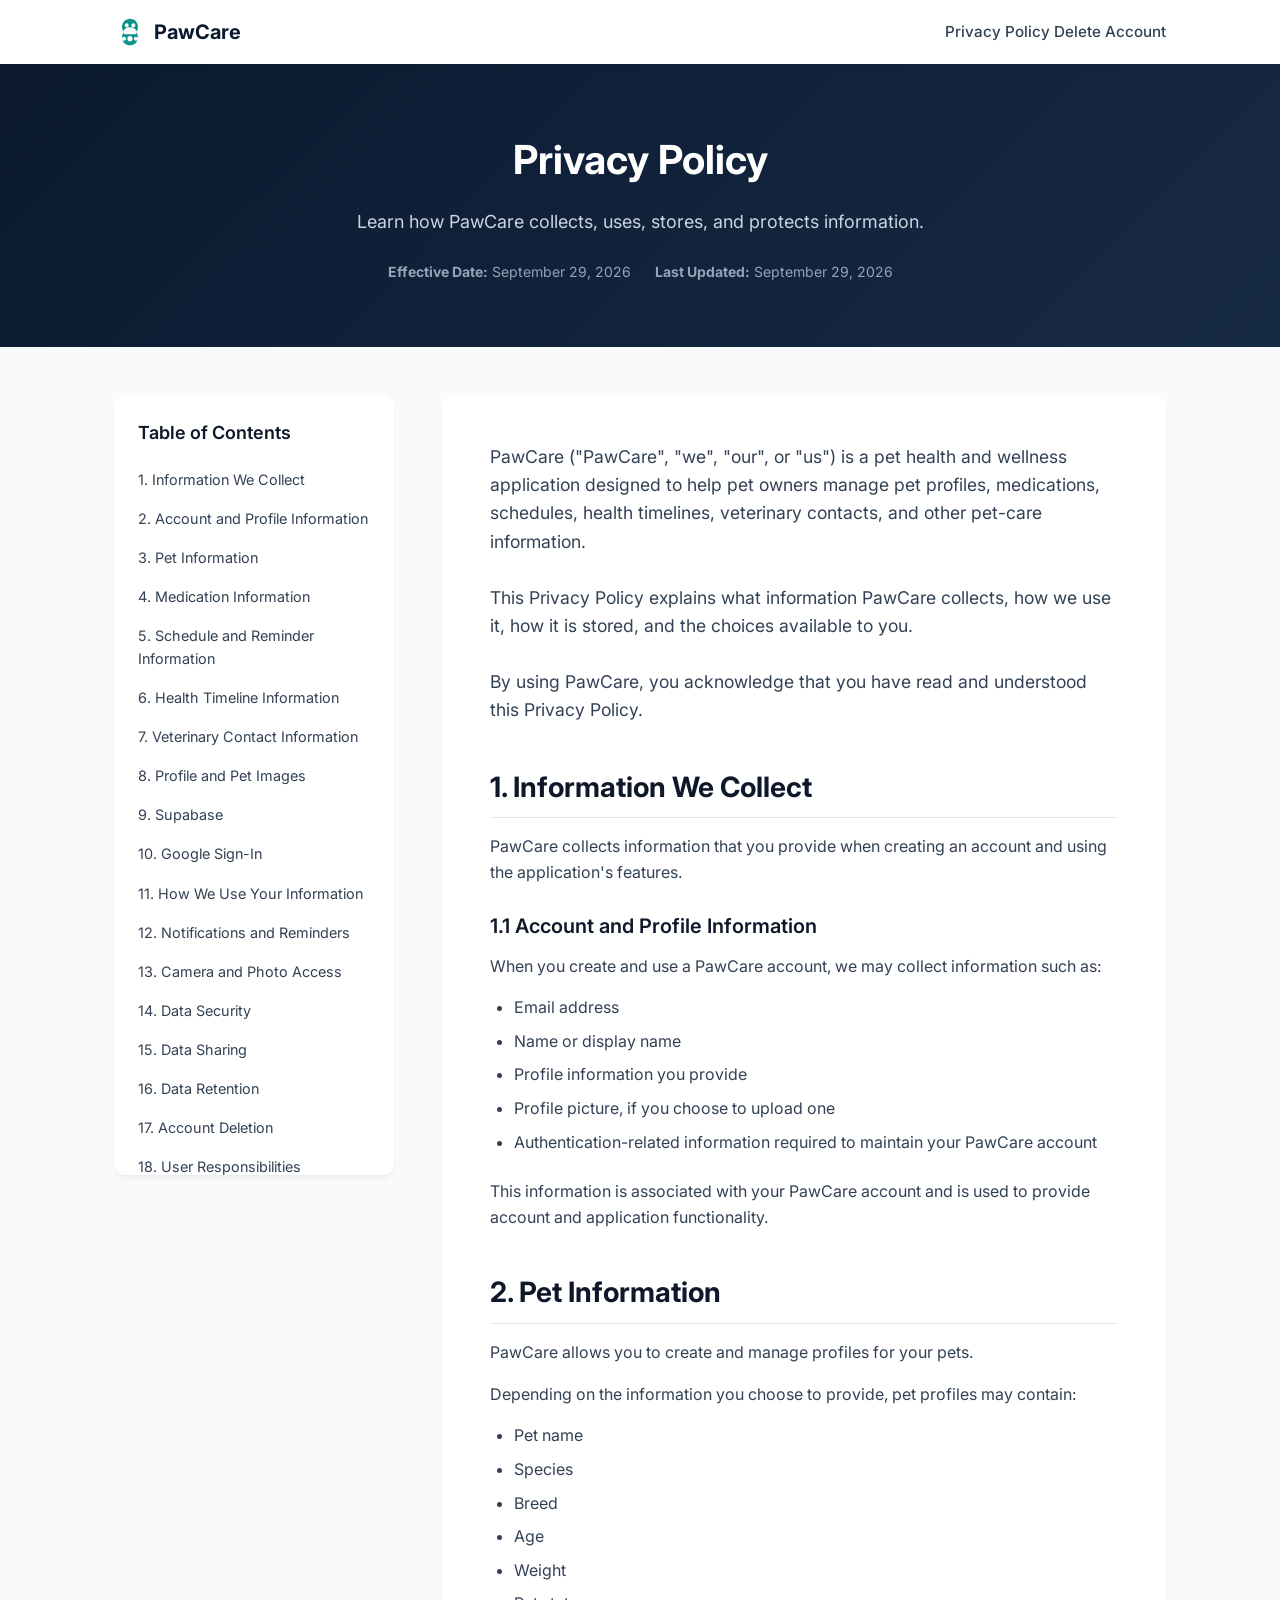
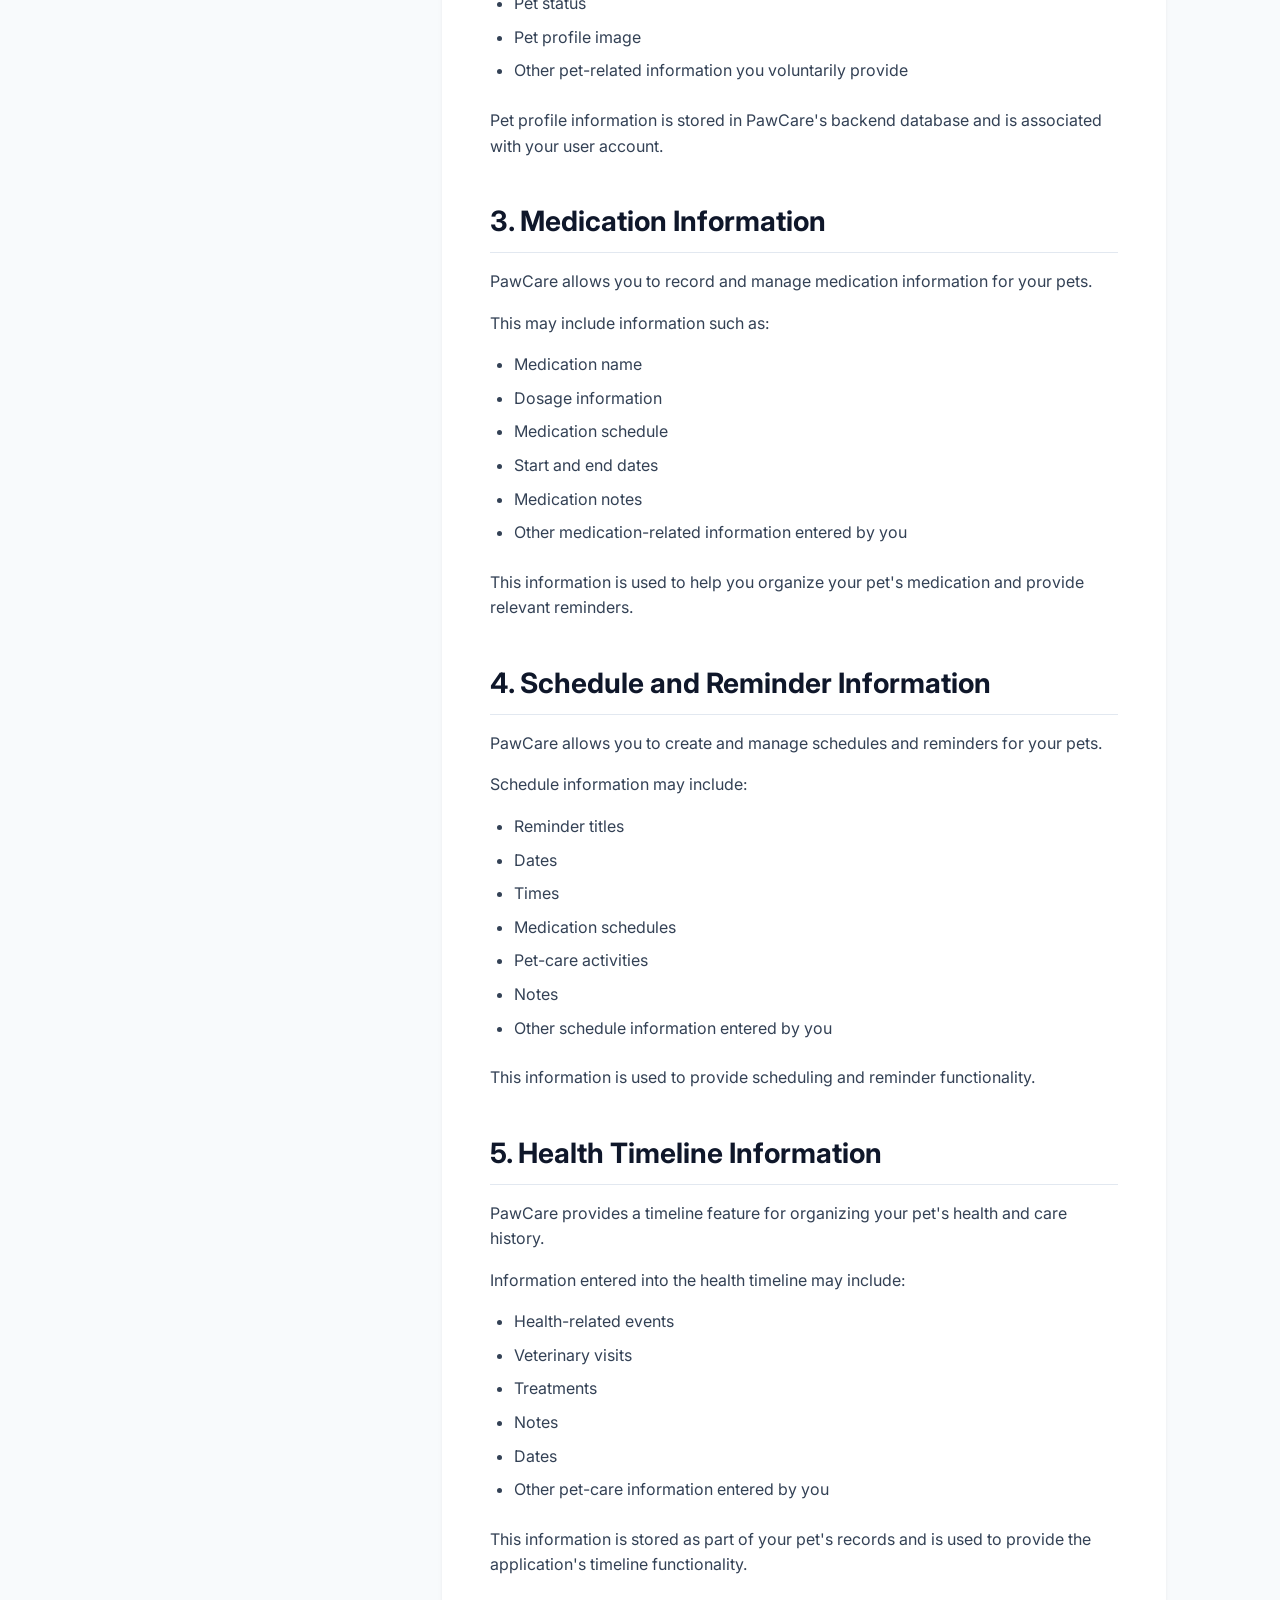
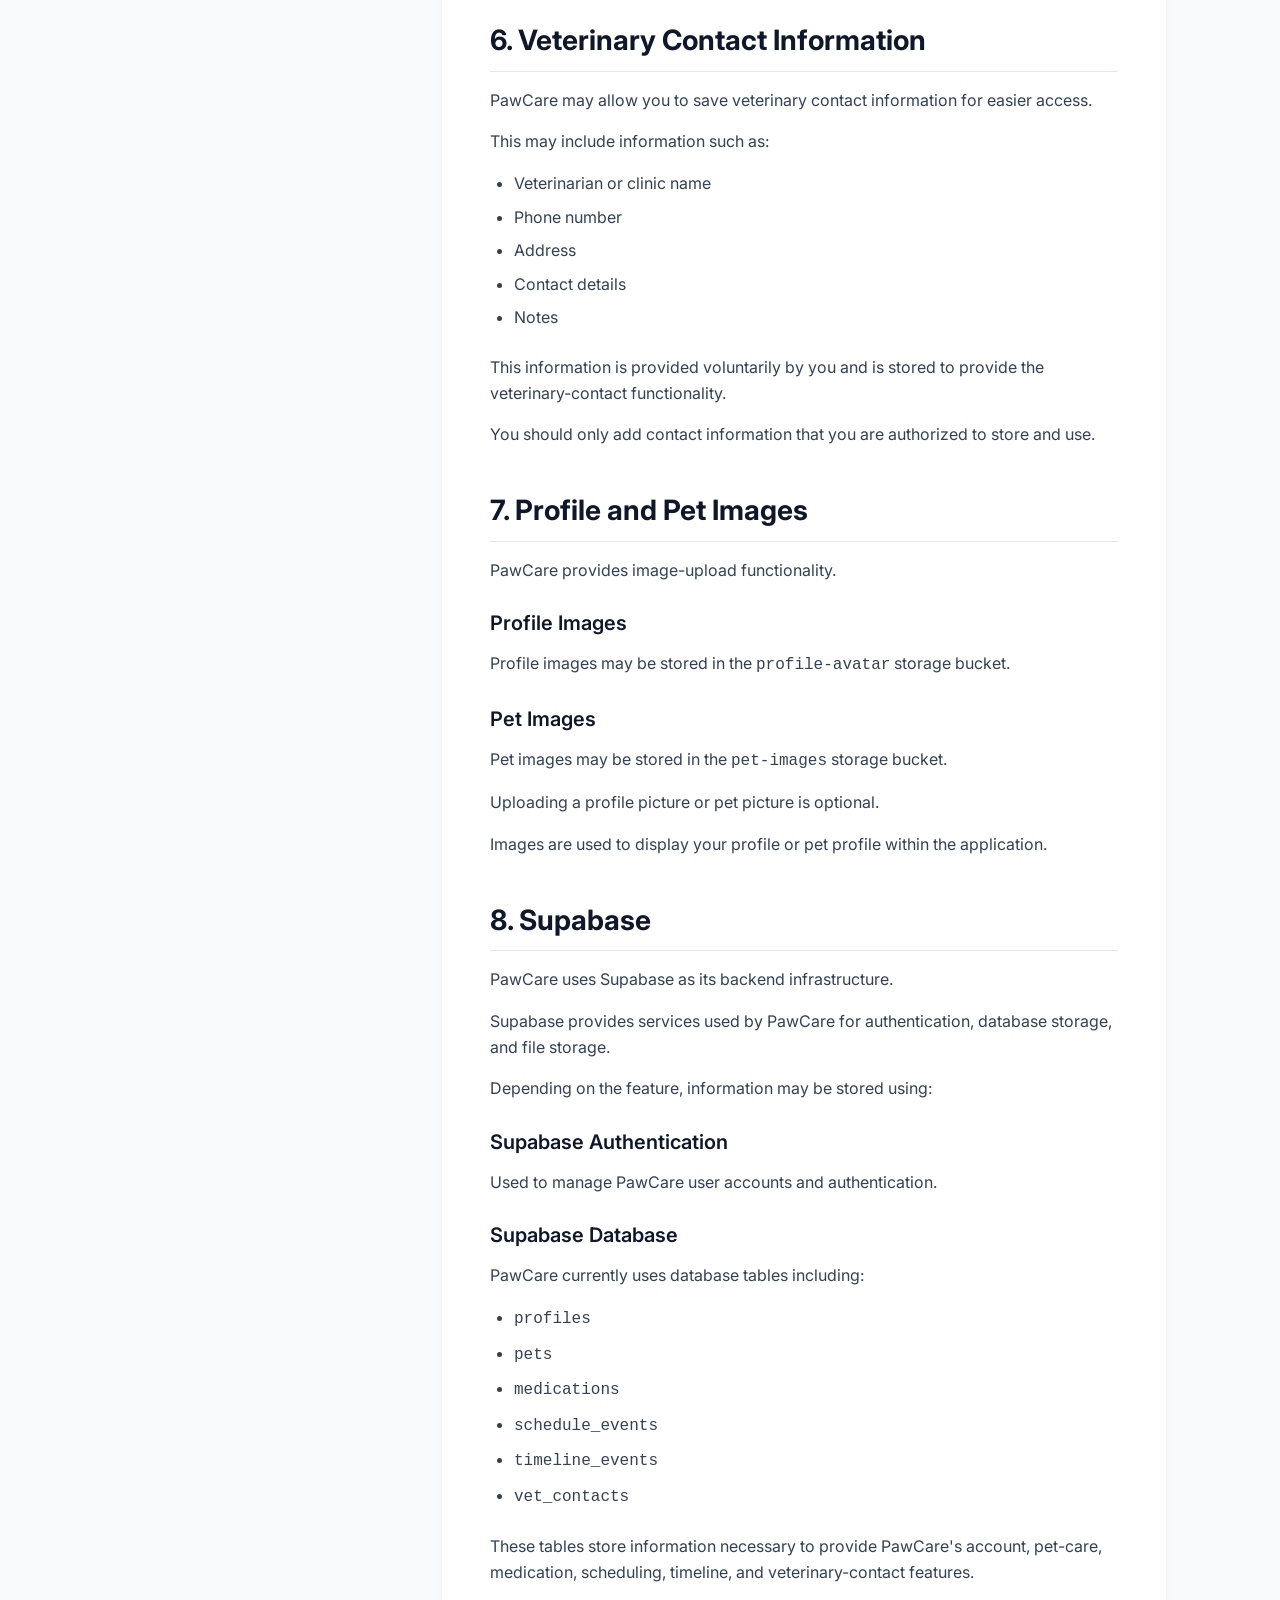
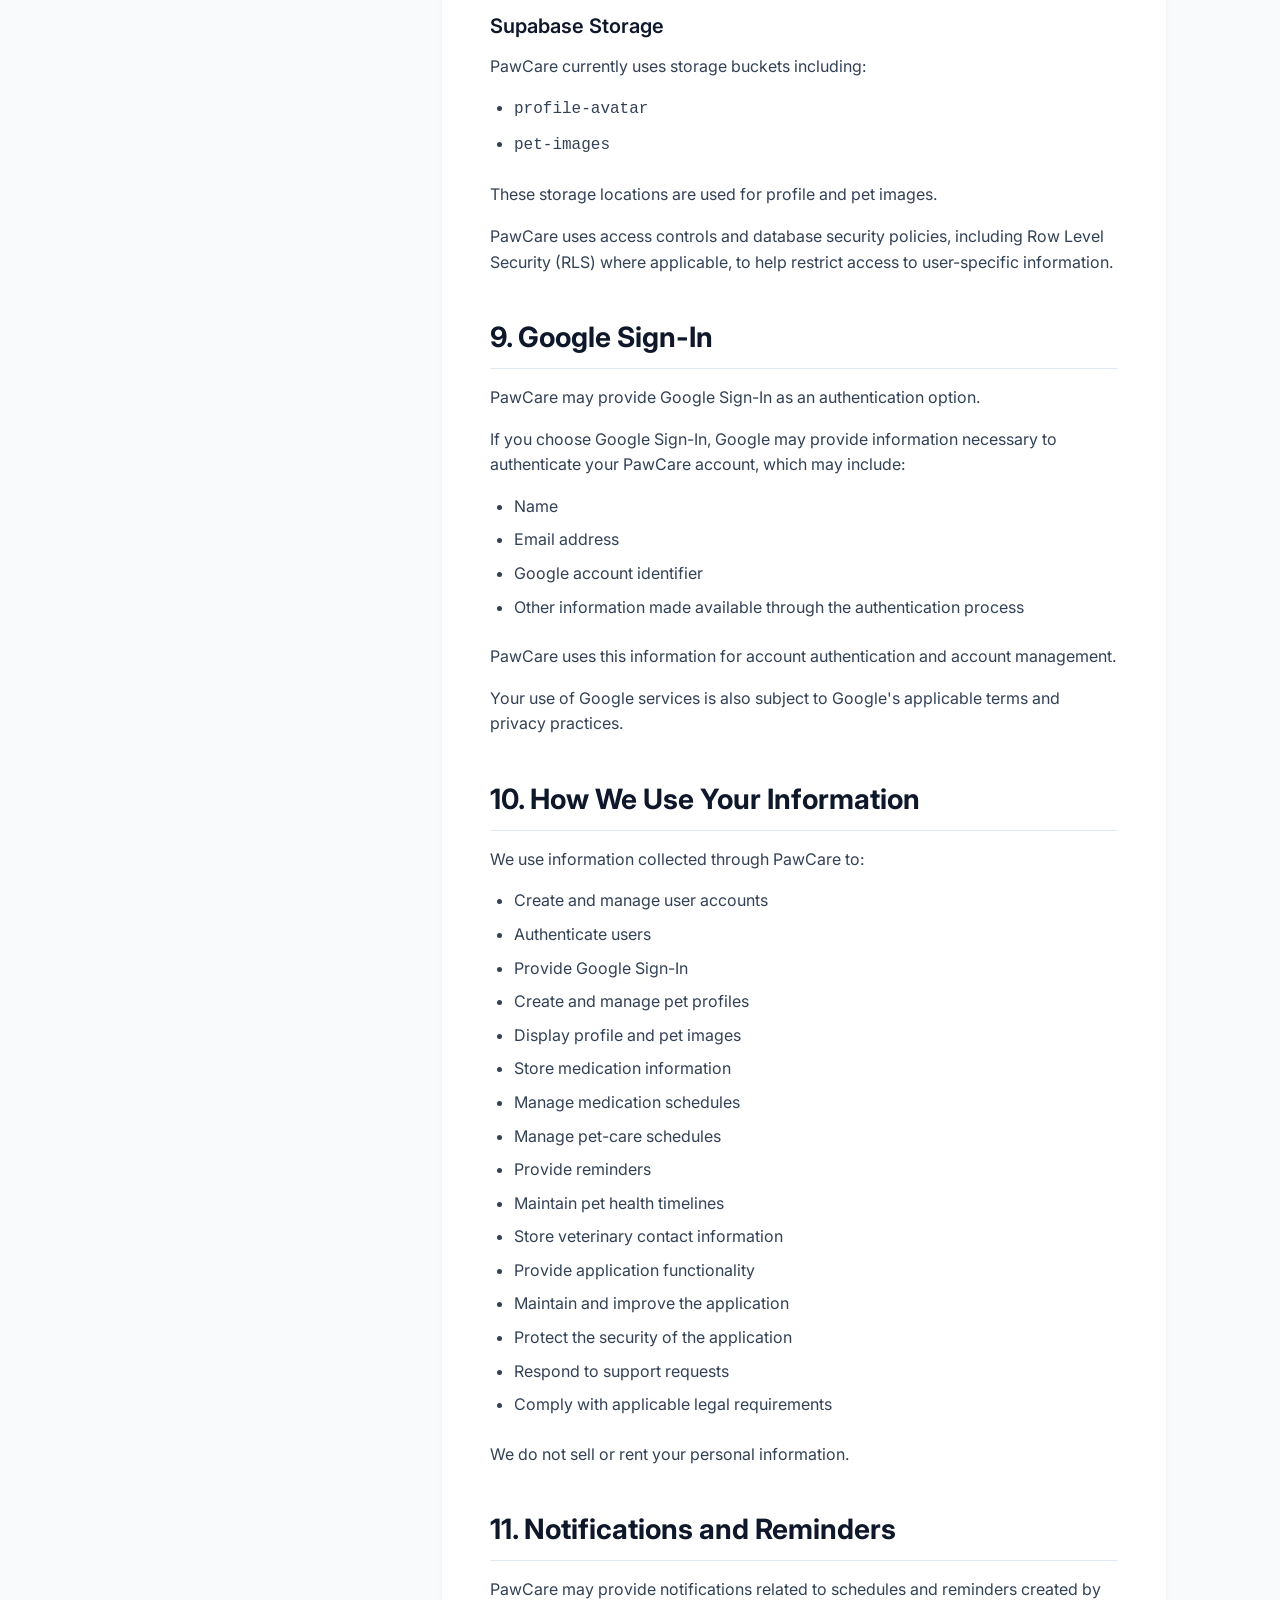
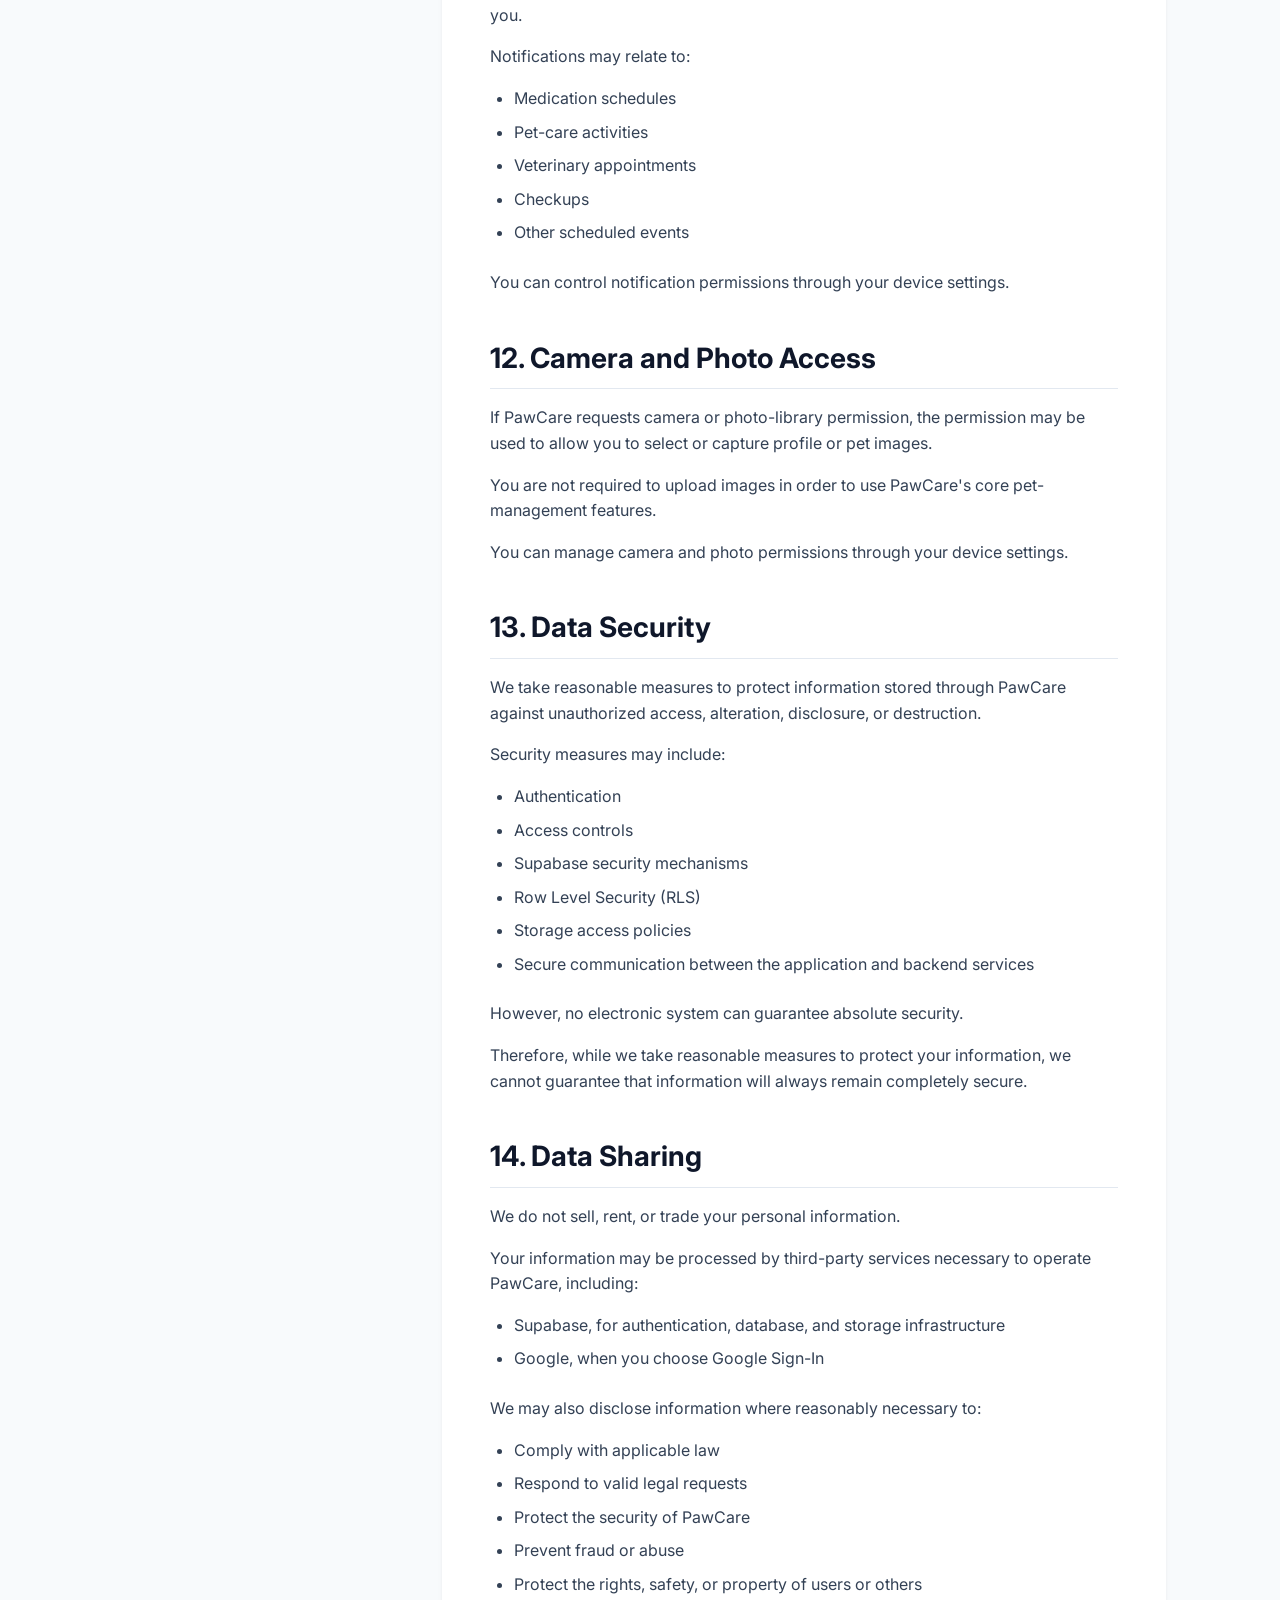
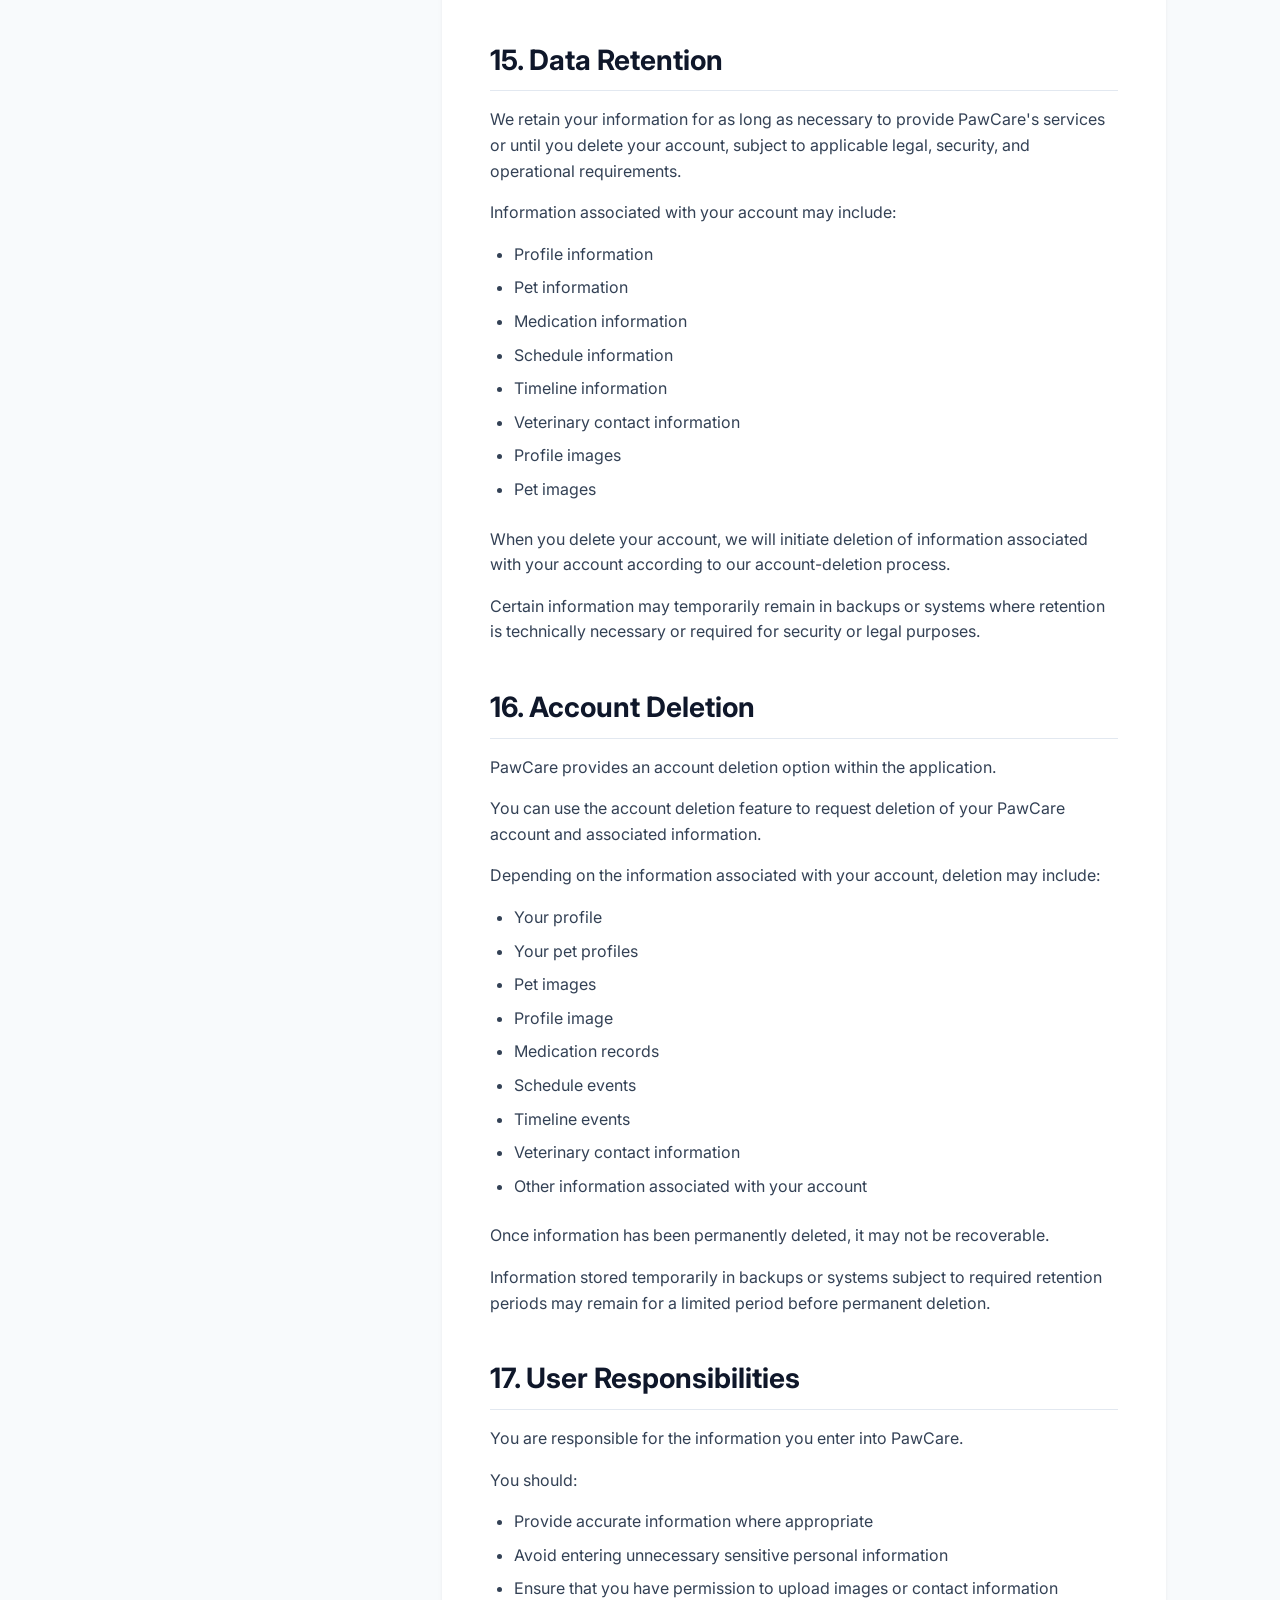
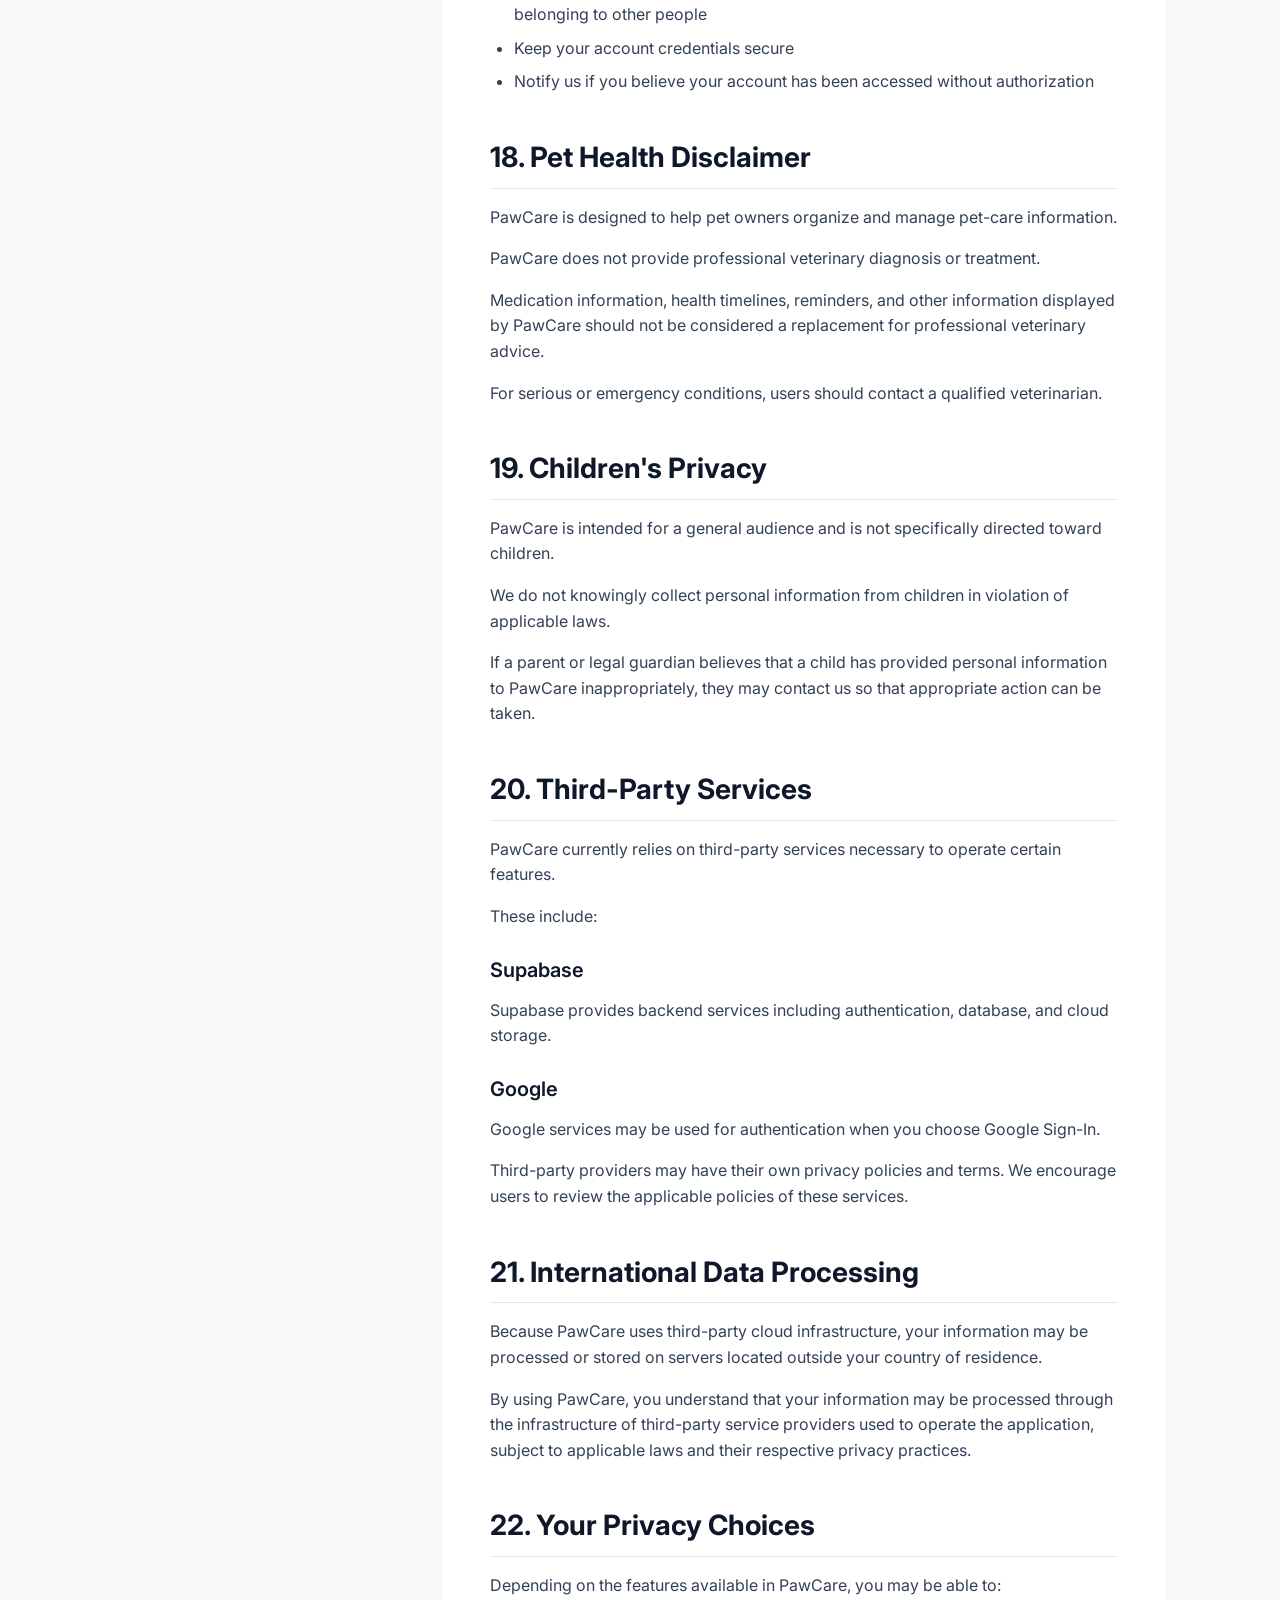
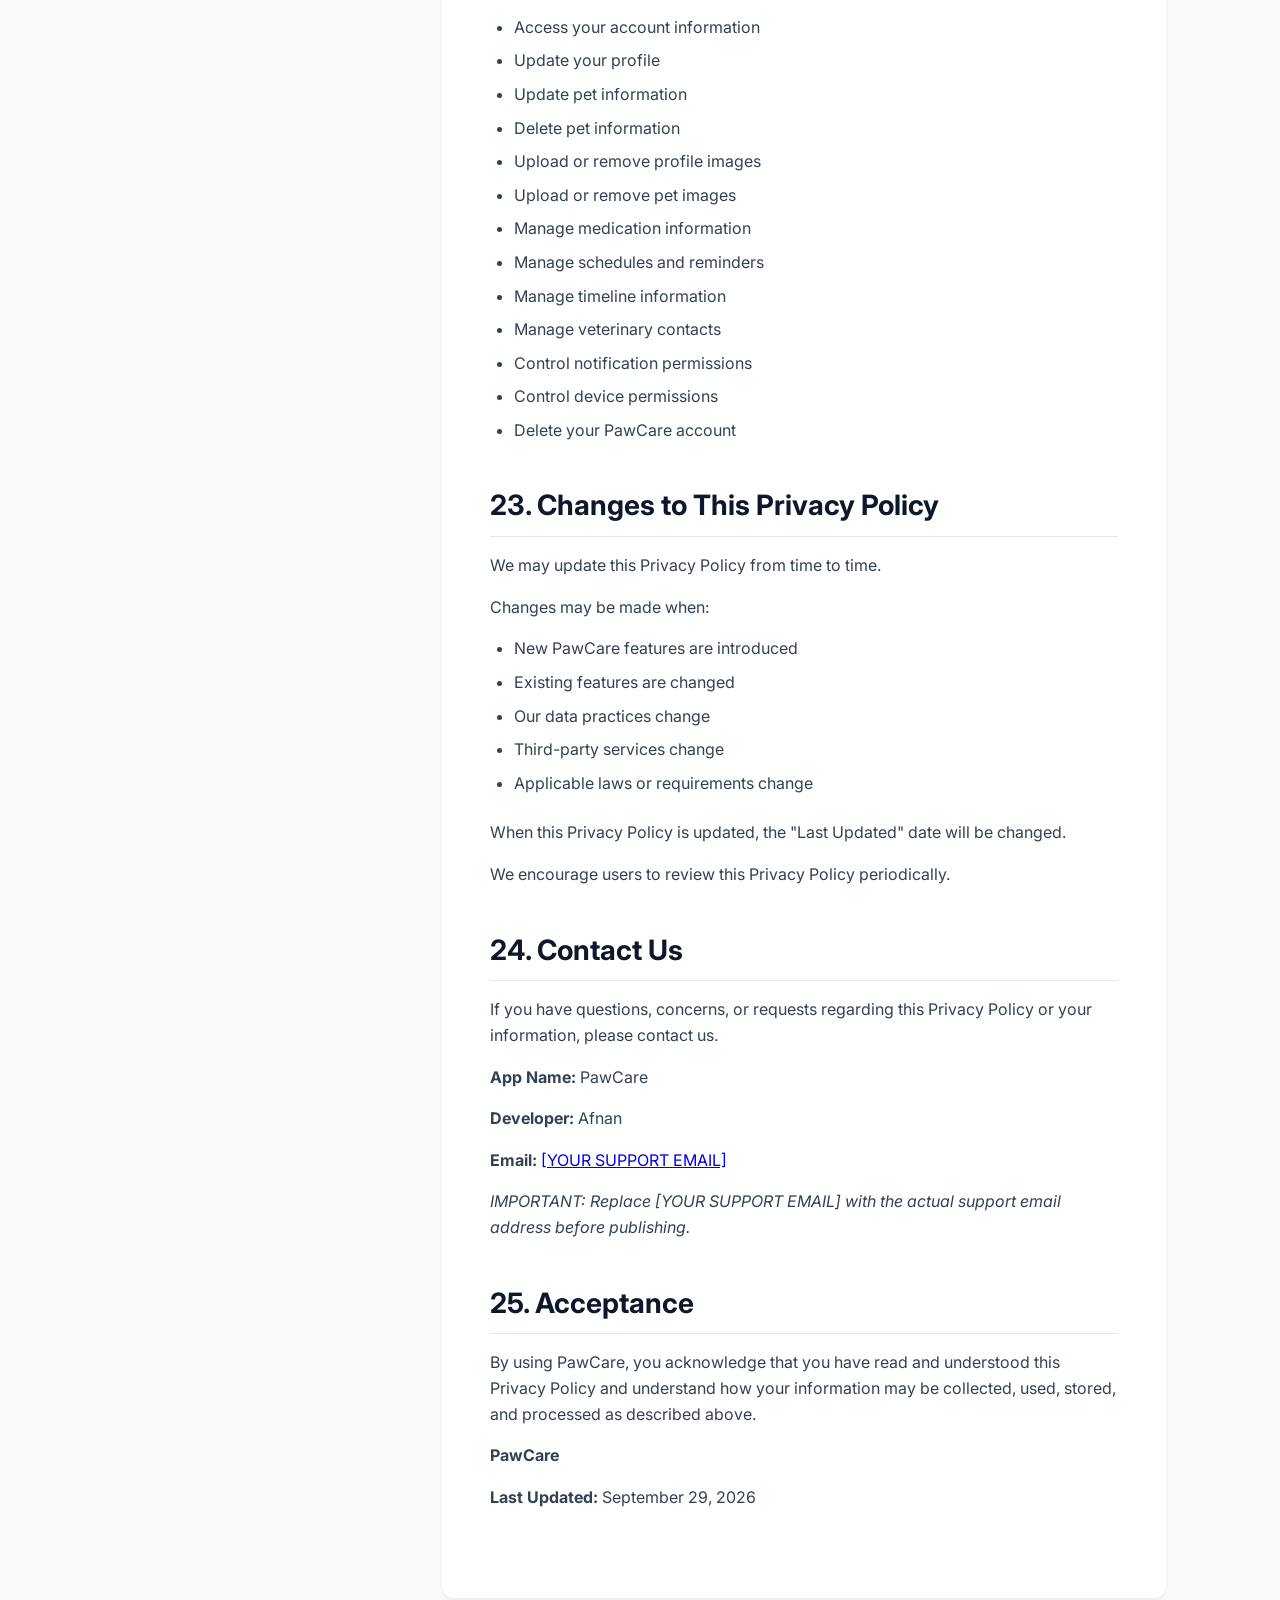
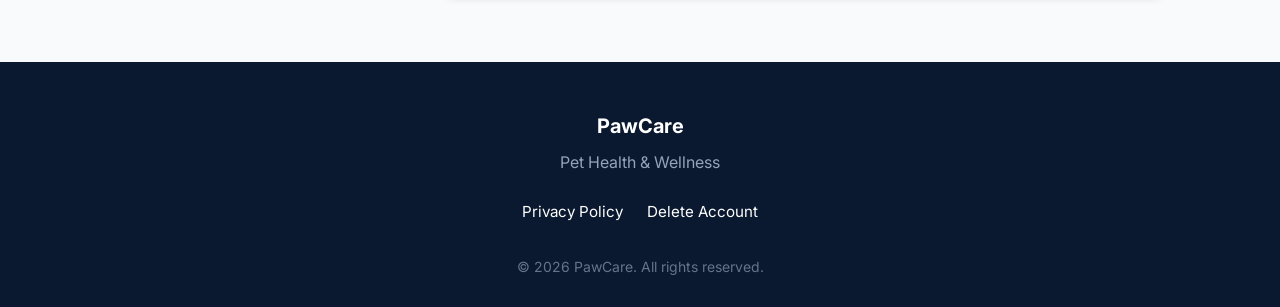
==== commit 25b412a2: "Add files via upload" ====
--- a/index.html
+++ b/index.html
@@ -3,17 +3,17 @@
 <head>
     <meta charset="UTF-8">
     <meta name="viewport" content="width=device-width, initial-scale=1.0">
-    <title>PawCare — Delete Your Account</title>
-    <meta name="description" content="Learn how to permanently delete your PawCare account and associated data.">
+    <title>PawCare Privacy Policy</title>
+    <meta name="description" content="Official Privacy Policy for PawCare, a pet health and wellness application.">
     
     <!-- Open Graph Metadata -->
-    <meta property="og:title" content="PawCare — Delete Your Account">
-    <meta property="og:description" content="Learn how to permanently delete your PawCare account and associated data.">
+    <meta property="og:title" content="PawCare Privacy Policy">
+    <meta property="og:description" content="Official Privacy Policy for PawCare, a pet health and wellness application.">
     <meta property="og:type" content="website">
-    <meta property="og:url" content="https://pawcareapp.example.com/delete-account">
+    <meta property="og:url" content="https://pawcareapp.example.com/privacy-policy">
     
     <!-- Canonical URL Placeholder -->
-    <link rel="canonical" href="https://pawcareapp.example.com/delete-account">
+    <link rel="canonical" href="https://pawcareapp.example.com/privacy-policy">
     
     <!-- Fonts -->
     <link rel="preconnect" href="https://fonts.googleapis.com">
@@ -21,30 +21,34 @@
     <link href="https://fonts.googleapis.com/css2?family=Inter:wght@400;500;600;700&display=swap" rel="stylesheet">
     
     <!-- Styles -->
-    <link rel="stylesheet" href="../css/styles.css">
+    <link rel="stylesheet" href="css/styles.css">
 </head>
 <body>
 
     <!-- Header -->
     <header class="site-header">
         <div class="header-container">
-            <a href="../index.html" class="brand" aria-label="PawCare Home">
+            <a href="index.html" class="brand" aria-label="PawCare Home">
                 <svg class="brand-icon" xmlns="http://www.w3.org/2000/svg" viewBox="0 0 24 24" fill="currentColor">
                     <path d="M12 2C8.686 2 6 4.686 6 8C6 9.421 6.495 10.725 7.324 11.758C6.545 13.044 6.091 14.52 6 16.035C6 19.349 8.686 22 12 22C15.314 22 18 19.349 18 16.035C17.909 14.52 17.455 13.044 16.676 11.758C17.505 10.725 18 9.421 18 8C18 4.686 15.314 2 12 2ZM8.448 9.546C9.288 8.875 10.334 8.5 11.455 8.5H12.545C13.666 8.5 14.712 8.875 15.552 9.546C16.392 10.217 16.892 11.163 17.001 12.213L17 12.214C17.021 12.593 16.877 12.969 16.611 13.249C16.345 13.529 15.981 13.687 15.6 13.687H8.4C8.019 13.687 7.655 13.529 7.389 13.249C7.123 12.969 6.979 12.593 7 12.214L6.999 12.213C7.108 11.163 7.608 10.217 8.448 9.546ZM9.5 5.5C10.328 5.5 11 6.172 11 7C11 7.828 10.328 8.5 9.5 8.5C8.672 8.5 8 7.828 8 7C8 6.172 8.672 5.5 9.5 5.5ZM14.5 5.5C15.328 5.5 16 6.172 16 7C16 7.828 15.328 8.5 14.5 8.5C13.672 8.5 13 7.828 13 7C13 6.172 13.672 5.5 14.5 5.5ZM7.5 15.5C8.328 15.5 9 16.172 9 17C9 17.828 8.328 18.5 7.5 18.5C6.672 18.5 6 17.828 6 17C6 16.172 6.672 15.5 7.5 15.5ZM16.5 15.5C17.328 15.5 18 16.172 18 17C18 17.828 17.328 18.5 16.5 18.5C15.672 18.5 15 17.828 15 17C15 16.172 15.672 15.5 16.5 15.5ZM12 15C13.105 15 14 15.895 14 17C14 18.105 13.105 19 12 19C10.895 19 10 18.105 10 17C10 15.895 10.895 15 12 15Z"/>
                 </svg>
                 PawCare
             </a>
             <nav class="header-nav">
-                <a href="../index.html">Privacy Policy</a>
-                <a href="index.html">Delete Account</a>
+                <a href="index.html">Privacy Policy</a>
+                <a href="delete-account/index.html">Delete Account</a>
             </nav>
         </div>
     </header>
 
     <!-- Hero Section -->
     <section class="hero">
-        <h1>Delete Your PawCare Account</h1>
-        <p>Request permanent deletion of your PawCare account and associated data.</p>
+        <h1>Privacy Policy</h1>
+        <p>Learn how PawCare collects, uses, stores, and protects information.</p>
+        <div class="hero-meta">
+            <span><strong>Effective Date:</strong> September 29, 2026</span>
+            <span><strong>Last Updated:</strong> September 29, 2026</span>
+        </div>
     </section>
 
     <!-- Main Content -->
@@ -55,53 +59,166 @@
             <h2 class="toc-title">Table of Contents</h2>
             <nav aria-label="Table of Contents">
                 <ul class="toc-list">
-                    <li><a href="#delete-from-app">1. Delete Your Account</a></li>
-                    <li><a href="#what-is-deleted">2. What Data Is Deleted</a></li>
-                    <li><a href="#data-storage">3. Data Storage</a></li>
-                    <li><a href="#privacy-information">4. Privacy Information</a></li>
-                    <li><a href="#google-signin">5. Google Sign-In</a></li>
-                    <li><a href="#deletion-requests">6. Account Deletion Requests</a></li>
-                    <li><a href="#privacy-policy">7. Privacy Policy</a></li>
-                    <li><a href="#contact">8. Contact</a></li>
+                    <li><a href="#information-we-collect">1. Information We Collect</a></li>
+                    <li><a href="#account-and-profile">2. Account and Profile Information</a></li>
+                    <li><a href="#pet-information">3. Pet Information</a></li>
+                    <li><a href="#medication-information">4. Medication Information</a></li>
+                    <li><a href="#schedule-and-reminder">5. Schedule and Reminder Information</a></li>
+                    <li><a href="#health-timeline">6. Health Timeline Information</a></li>
+                    <li><a href="#veterinary-contact">7. Veterinary Contact Information</a></li>
+                    <li><a href="#profile-and-pet-images">8. Profile and Pet Images</a></li>
+                    <li><a href="#supabase">9. Supabase</a></li>
+                    <li><a href="#google-signin">10. Google Sign-In</a></li>
+                    <li><a href="#how-we-use">11. How We Use Your Information</a></li>
+                    <li><a href="#notifications-reminders">12. Notifications and Reminders</a></li>
+                    <li><a href="#camera-photo-access">13. Camera and Photo Access</a></li>
+                    <li><a href="#data-security">14. Data Security</a></li>
+                    <li><a href="#data-sharing">15. Data Sharing</a></li>
+                    <li><a href="#data-retention">16. Data Retention</a></li>
+                    <li><a href="#account-deletion">17. Account Deletion</a></li>
+                    <li><a href="#user-responsibilities">18. User Responsibilities</a></li>
+                    <li><a href="#pet-health-disclaimer">19. Pet Health Disclaimer</a></li>
+                    <li><a href="#childrens-privacy">20. Children's Privacy</a></li>
+                    <li><a href="#third-party-services">21. Third-Party Services</a></li>
+                    <li><a href="#international-data">22. International Data Processing</a></li>
+                    <li><a href="#privacy-choices">23. Your Privacy Choices</a></li>
+                    <li><a href="#changes-to-policy">24. Changes to This Privacy Policy</a></li>
+                    <li><a href="#contact-us">25. Contact Us</a></li>
+                    <li><a href="#acceptance">26. Acceptance</a></li>
                 </ul>
             </nav>
         </aside>
 
-        <!-- Account Deletion Content -->
+        <!-- Privacy Policy Content -->
         <article class="document-content">
             
-            <section id="delete-from-app">
-                <h2>1. Delete Your Account</h2>
-                <p>The primarily way to permanently delete your account is directly from inside the PawCare mobile application. Follow these steps:</p>
-                <ol style="margin-left: 1.5rem; margin-bottom: 1.5rem;">
-                    <li style="margin-bottom: 0.5rem;">Open the PawCare app.</li>
-                    <li style="margin-bottom: 0.5rem;">Sign in to your account.</li>
-                    <li style="margin-bottom: 0.5rem;">Open your Profile / Account Settings.</li>
-                    <li style="margin-bottom: 0.5rem;">Select "Delete Account".</li>
-                    <li style="margin-bottom: 0.5rem;">Review the deletion information.</li>
-                    <li style="margin-bottom: 0.5rem;">Confirm account deletion.</li>
-                    <li style="margin-bottom: 0.5rem;">PawCare will process the account deletion.</li>
-                </ol>
-                <p><strong>Note: Account deletion is permanent and cannot be undone.</strong></p>
-            </section>
-
-            <section id="what-is-deleted">
-                <h2>2. What Data Is Deleted</h2>
-                <p>Account deletion is intended to remove all account-associated data. This includes:</p>
-                <ul>
-                    <li>User profile information</li>
-                    <li>Pet profiles</li>
-                    <li>Pet images</li>
-                    <li>Profile image</li>
-                    <li>Medication records</li>
-                    <li>Schedule and reminder events</li>
-                    <li>Health timeline records</li>
-                    <li>Veterinary contact information</li>
-                    <li>Other account-associated information stored for the user's account</li>
-                </ul>
-                
-                <h3>Database tables</h3>
-                <p>Your information will be deleted from the following tables:</p>
+            <p class="document-intro">
+                PawCare ("PawCare", "we", "our", or "us") is a pet health and wellness application designed to help pet owners manage pet profiles, medications, schedules, health timelines, veterinary contacts, and other pet-care information.
+                <br><br>
+                This Privacy Policy explains what information PawCare collects, how we use it, how it is stored, and the choices available to you.
+                <br><br>
+                By using PawCare, you acknowledge that you have read and understood this Privacy Policy.
+            </p>
+
+            <section id="information-we-collect">
+                <h2>1. Information We Collect</h2>
+                <p>PawCare collects information that you provide when creating an account and using the application's features.</p>
+                
+                <h3 id="account-and-profile">1.1 Account and Profile Information</h3>
+                <p>When you create and use a PawCare account, we may collect information such as:</p>
+                <ul>
+                    <li>Email address</li>
+                    <li>Name or display name</li>
+                    <li>Profile information you provide</li>
+                    <li>Profile picture, if you choose to upload one</li>
+                    <li>Authentication-related information required to maintain your PawCare account</li>
+                </ul>
+                <p>This information is associated with your PawCare account and is used to provide account and application functionality.</p>
+            </section>
+
+            <section id="pet-information">
+                <h2>2. Pet Information</h2>
+                <p>PawCare allows you to create and manage profiles for your pets.</p>
+                <p>Depending on the information you choose to provide, pet profiles may contain:</p>
+                <ul>
+                    <li>Pet name</li>
+                    <li>Species</li>
+                    <li>Breed</li>
+                    <li>Age</li>
+                    <li>Weight</li>
+                    <li>Pet status</li>
+                    <li>Pet profile image</li>
+                    <li>Other pet-related information you voluntarily provide</li>
+                </ul>
+                <p>Pet profile information is stored in PawCare's backend database and is associated with your user account.</p>
+            </section>
+
+            <section id="medication-information">
+                <h2>3. Medication Information</h2>
+                <p>PawCare allows you to record and manage medication information for your pets.</p>
+                <p>This may include information such as:</p>
+                <ul>
+                    <li>Medication name</li>
+                    <li>Dosage information</li>
+                    <li>Medication schedule</li>
+                    <li>Start and end dates</li>
+                    <li>Medication notes</li>
+                    <li>Other medication-related information entered by you</li>
+                </ul>
+                <p>This information is used to help you organize your pet's medication and provide relevant reminders.</p>
+            </section>
+
+            <section id="schedule-and-reminder">
+                <h2>4. Schedule and Reminder Information</h2>
+                <p>PawCare allows you to create and manage schedules and reminders for your pets.</p>
+                <p>Schedule information may include:</p>
+                <ul>
+                    <li>Reminder titles</li>
+                    <li>Dates</li>
+                    <li>Times</li>
+                    <li>Medication schedules</li>
+                    <li>Pet-care activities</li>
+                    <li>Notes</li>
+                    <li>Other schedule information entered by you</li>
+                </ul>
+                <p>This information is used to provide scheduling and reminder functionality.</p>
+            </section>
+
+            <section id="health-timeline">
+                <h2>5. Health Timeline Information</h2>
+                <p>PawCare provides a timeline feature for organizing your pet's health and care history.</p>
+                <p>Information entered into the health timeline may include:</p>
+                <ul>
+                    <li>Health-related events</li>
+                    <li>Veterinary visits</li>
+                    <li>Treatments</li>
+                    <li>Notes</li>
+                    <li>Dates</li>
+                    <li>Other pet-care information entered by you</li>
+                </ul>
+                <p>This information is stored as part of your pet's records and is used to provide the application's timeline functionality.</p>
+            </section>
+
+            <section id="veterinary-contact">
+                <h2>6. Veterinary Contact Information</h2>
+                <p>PawCare may allow you to save veterinary contact information for easier access.</p>
+                <p>This may include information such as:</p>
+                <ul>
+                    <li>Veterinarian or clinic name</li>
+                    <li>Phone number</li>
+                    <li>Address</li>
+                    <li>Contact details</li>
+                    <li>Notes</li>
+                </ul>
+                <p>This information is provided voluntarily by you and is stored to provide the veterinary-contact functionality.</p>
+                <p>You should only add contact information that you are authorized to store and use.</p>
+            </section>
+
+            <section id="profile-and-pet-images">
+                <h2>7. Profile and Pet Images</h2>
+                <p>PawCare provides image-upload functionality.</p>
+                
+                <h3>Profile Images</h3>
+                <p>Profile images may be stored in the <code>profile-avatar</code> storage bucket.</p>
+                
+                <h3>Pet Images</h3>
+                <p>Pet images may be stored in the <code>pet-images</code> storage bucket.</p>
+                
+                <p>Uploading a profile picture or pet picture is optional.</p>
+                <p>Images are used to display your profile or pet profile within the application.</p>
+            </section>
+
+            <section id="supabase">
+                <h2>8. Supabase</h2>
+                <p>PawCare uses Supabase as its backend infrastructure.</p>
+                <p>Supabase provides services used by PawCare for authentication, database storage, and file storage.</p>
+                <p>Depending on the feature, information may be stored using:</p>
+                
+                <h3>Supabase Authentication</h3>
+                <p>Used to manage PawCare user accounts and authentication.</p>
+                
+                <h3>Supabase Database</h3>
+                <p>PawCare currently uses database tables including:</p>
                 <ul>
                     <li><code>profiles</code></li>
                     <li><code>pets</code></li>
@@ -110,65 +227,246 @@
                     <li><code>timeline_events</code></li>
                     <li><code>vet_contacts</code></li>
                 </ul>
-
-                <h3>Storage buckets</h3>
-                <p>Associated images will be removed from:</p>
+                <p>These tables store information necessary to provide PawCare's account, pet-care, medication, scheduling, timeline, and veterinary-contact features.</p>
+                
+                <h3>Supabase Storage</h3>
+                <p>PawCare currently uses storage buckets including:</p>
                 <ul>
                     <li><code>profile-avatar</code></li>
                     <li><code>pet-images</code></li>
                 </ul>
-            </section>
-
-            <section id="data-storage">
-                <h2>3. Data Storage</h2>
-                <p>PawCare uses Supabase for application backend services and data storage.</p>
-                <p>Your data is securely stored within Supabase to provide the core functionality of the application.</p>
-            </section>
-
-            <section id="privacy-information">
-                <h2>4. Privacy Information</h2>
-                <p>PawCare may process information necessary to provide its features, including:</p>
-                <ul>
-                    <li>Account/profile information</li>
+                <p>These storage locations are used for profile and pet images.</p>
+                <p>PawCare uses access controls and database security policies, including Row Level Security (RLS) where applicable, to help restrict access to user-specific information.</p>
+            </section>
+
+            <section id="google-signin">
+                <h2>9. Google Sign-In</h2>
+                <p>PawCare may provide Google Sign-In as an authentication option.</p>
+                <p>If you choose Google Sign-In, Google may provide information necessary to authenticate your PawCare account, which may include:</p>
+                <ul>
+                    <li>Name</li>
+                    <li>Email address</li>
+                    <li>Google account identifier</li>
+                    <li>Other information made available through the authentication process</li>
+                </ul>
+                <p>PawCare uses this information for account authentication and account management.</p>
+                <p>Your use of Google services is also subject to Google's applicable terms and privacy practices.</p>
+            </section>
+
+            <section id="how-we-use">
+                <h2>10. How We Use Your Information</h2>
+                <p>We use information collected through PawCare to:</p>
+                <ul>
+                    <li>Create and manage user accounts</li>
+                    <li>Authenticate users</li>
+                    <li>Provide Google Sign-In</li>
+                    <li>Create and manage pet profiles</li>
+                    <li>Display profile and pet images</li>
+                    <li>Store medication information</li>
+                    <li>Manage medication schedules</li>
+                    <li>Manage pet-care schedules</li>
+                    <li>Provide reminders</li>
+                    <li>Maintain pet health timelines</li>
+                    <li>Store veterinary contact information</li>
+                    <li>Provide application functionality</li>
+                    <li>Maintain and improve the application</li>
+                    <li>Protect the security of the application</li>
+                    <li>Respond to support requests</li>
+                    <li>Comply with applicable legal requirements</li>
+                </ul>
+                <p>We do not sell or rent your personal information.</p>
+            </section>
+
+            <section id="notifications-reminders">
+                <h2>11. Notifications and Reminders</h2>
+                <p>PawCare may provide notifications related to schedules and reminders created by you.</p>
+                <p>Notifications may relate to:</p>
+                <ul>
+                    <li>Medication schedules</li>
+                    <li>Pet-care activities</li>
+                    <li>Veterinary appointments</li>
+                    <li>Checkups</li>
+                    <li>Other scheduled events</li>
+                </ul>
+                <p>You can control notification permissions through your device settings.</p>
+            </section>
+
+            <section id="camera-photo-access">
+                <h2>12. Camera and Photo Access</h2>
+                <p>If PawCare requests camera or photo-library permission, the permission may be used to allow you to select or capture profile or pet images.</p>
+                <p>You are not required to upload images in order to use PawCare's core pet-management features.</p>
+                <p>You can manage camera and photo permissions through your device settings.</p>
+            </section>
+
+            <section id="data-security">
+                <h2>13. Data Security</h2>
+                <p>We take reasonable measures to protect information stored through PawCare against unauthorized access, alteration, disclosure, or destruction.</p>
+                <p>Security measures may include:</p>
+                <ul>
+                    <li>Authentication</li>
+                    <li>Access controls</li>
+                    <li>Supabase security mechanisms</li>
+                    <li>Row Level Security (RLS)</li>
+                    <li>Storage access policies</li>
+                    <li>Secure communication between the application and backend services</li>
+                </ul>
+                <p>However, no electronic system can guarantee absolute security.</p>
+                <p>Therefore, while we take reasonable measures to protect your information, we cannot guarantee that information will always remain completely secure.</p>
+            </section>
+
+            <section id="data-sharing">
+                <h2>14. Data Sharing</h2>
+                <p>We do not sell, rent, or trade your personal information.</p>
+                <p>Your information may be processed by third-party services necessary to operate PawCare, including:</p>
+                <ul>
+                    <li>Supabase, for authentication, database, and storage infrastructure</li>
+                    <li>Google, when you choose Google Sign-In</li>
+                </ul>
+                <p>We may also disclose information where reasonably necessary to:</p>
+                <ul>
+                    <li>Comply with applicable law</li>
+                    <li>Respond to valid legal requests</li>
+                    <li>Protect the security of PawCare</li>
+                    <li>Prevent fraud or abuse</li>
+                    <li>Protect the rights, safety, or property of users or others</li>
+                </ul>
+            </section>
+
+            <section id="data-retention">
+                <h2>15. Data Retention</h2>
+                <p>We retain your information for as long as necessary to provide PawCare's services or until you delete your account, subject to applicable legal, security, and operational requirements.</p>
+                <p>Information associated with your account may include:</p>
+                <ul>
+                    <li>Profile information</li>
                     <li>Pet information</li>
                     <li>Medication information</li>
-                    <li>Schedule/reminder information</li>
-                    <li>Health timeline information</li>
+                    <li>Schedule information</li>
+                    <li>Timeline information</li>
                     <li>Veterinary contact information</li>
-                    <li>Profile and pet images</li>
-                </ul>
-                <p>This information is used exclusively to provide the application's pet health management features.</p>
-            </section>
-
-            <section id="google-signin">
-                <h2>5. Google Sign-In</h2>
-                <p>You may use Google Sign-In to authenticate your PawCare account. When using Google Sign-In, PawCare uses this service solely to authenticate your account and manage access, and does not receive unnecessary Google account information.</p>
-            </section>
-
-            <section id="deletion-requests">
-                <h2>6. Account Deletion Requests</h2>
-                <p>If you cannot access the app, you can request account deletion by contacting us via email.</p>
-                
-                <div class="support-card" style="background-color: var(--color-bg); padding: 24px; border-radius: 8px; margin: 24px 0; border: 1px solid var(--color-border);">
-                    <div style="margin-bottom: 16px;">
-                        <a href="mailto:[YOUR SUPPORT EMAIL]?subject=PawCare%20Account%20Deletion%20Request" style="display: inline-block; background-color: var(--color-primary); color: #ffffff; padding: 10px 20px; border-radius: 6px; text-decoration: none; font-weight: 500; transition: opacity 0.2s;">Request Account Deletion</a>
-                    </div>
-                    <p style="margin-bottom: 0; font-size: 0.95em;">Please provide the email address associated with your PawCare account. For security, never send your password, authentication token, or other private credentials.</p>
-                </div>
-            </section>
-
-            <section id="privacy-policy">
-                <h2>7. Read Our Full Privacy Policy</h2>
-                <p>For complete details on how PawCare handles your data, please read our full Privacy Policy.</p>
-                <div style="margin-top: 16px;">
-                    <a href="../index.html" style="display: inline-block; background-color: var(--color-secondary); color: #ffffff; padding: 10px 20px; border-radius: 6px; text-decoration: none; font-weight: 500; transition: opacity 0.2s;">View Privacy Policy</a>
-                </div>
-            </section>
-
-            <section id="contact">
-                <h2>8. Contact</h2>
-                <p>If you have any questions or need further assistance, please contact us at:</p>
+                    <li>Profile images</li>
+                    <li>Pet images</li>
+                </ul>
+                <p>When you delete your account, we will initiate deletion of information associated with your account according to our account-deletion process.</p>
+                <p>Certain information may temporarily remain in backups or systems where retention is technically necessary or required for security or legal purposes.</p>
+            </section>
+
+            <section id="account-deletion">
+                <h2>16. Account Deletion</h2>
+                <p>PawCare provides an account deletion option within the application.</p>
+                <p>You can use the account deletion feature to request deletion of your PawCare account and associated information.</p>
+                <p>Depending on the information associated with your account, deletion may include:</p>
+                <ul>
+                    <li>Your profile</li>
+                    <li>Your pet profiles</li>
+                    <li>Pet images</li>
+                    <li>Profile image</li>
+                    <li>Medication records</li>
+                    <li>Schedule events</li>
+                    <li>Timeline events</li>
+                    <li>Veterinary contact information</li>
+                    <li>Other information associated with your account</li>
+                </ul>
+                <p>Once information has been permanently deleted, it may not be recoverable.</p>
+                <p>Information stored temporarily in backups or systems subject to required retention periods may remain for a limited period before permanent deletion.</p>
+            </section>
+
+            <section id="user-responsibilities">
+                <h2>17. User Responsibilities</h2>
+                <p>You are responsible for the information you enter into PawCare.</p>
+                <p>You should:</p>
+                <ul>
+                    <li>Provide accurate information where appropriate</li>
+                    <li>Avoid entering unnecessary sensitive personal information</li>
+                    <li>Ensure that you have permission to upload images or contact information belonging to other people</li>
+                    <li>Keep your account credentials secure</li>
+                    <li>Notify us if you believe your account has been accessed without authorization</li>
+                </ul>
+            </section>
+
+            <section id="pet-health-disclaimer">
+                <h2>18. Pet Health Disclaimer</h2>
+                <p>PawCare is designed to help pet owners organize and manage pet-care information.</p>
+                <p>PawCare does not provide professional veterinary diagnosis or treatment.</p>
+                <p>Medication information, health timelines, reminders, and other information displayed by PawCare should not be considered a replacement for professional veterinary advice.</p>
+                <p>For serious or emergency conditions, users should contact a qualified veterinarian.</p>
+            </section>
+
+            <section id="childrens-privacy">
+                <h2>19. Children's Privacy</h2>
+                <p>PawCare is intended for a general audience and is not specifically directed toward children.</p>
+                <p>We do not knowingly collect personal information from children in violation of applicable laws.</p>
+                <p>If a parent or legal guardian believes that a child has provided personal information to PawCare inappropriately, they may contact us so that appropriate action can be taken.</p>
+            </section>
+
+            <section id="third-party-services">
+                <h2>20. Third-Party Services</h2>
+                <p>PawCare currently relies on third-party services necessary to operate certain features.</p>
+                <p>These include:</p>
+                
+                <h3>Supabase</h3>
+                <p>Supabase provides backend services including authentication, database, and cloud storage.</p>
+                
+                <h3>Google</h3>
+                <p>Google services may be used for authentication when you choose Google Sign-In.</p>
+                
+                <p>Third-party providers may have their own privacy policies and terms. We encourage users to review the applicable policies of these services.</p>
+            </section>
+
+            <section id="international-data">
+                <h2>21. International Data Processing</h2>
+                <p>Because PawCare uses third-party cloud infrastructure, your information may be processed or stored on servers located outside your country of residence.</p>
+                <p>By using PawCare, you understand that your information may be processed through the infrastructure of third-party service providers used to operate the application, subject to applicable laws and their respective privacy practices.</p>
+            </section>
+
+            <section id="privacy-choices">
+                <h2>22. Your Privacy Choices</h2>
+                <p>Depending on the features available in PawCare, you may be able to:</p>
+                <ul>
+                    <li>Access your account information</li>
+                    <li>Update your profile</li>
+                    <li>Update pet information</li>
+                    <li>Delete pet information</li>
+                    <li>Upload or remove profile images</li>
+                    <li>Upload or remove pet images</li>
+                    <li>Manage medication information</li>
+                    <li>Manage schedules and reminders</li>
+                    <li>Manage timeline information</li>
+                    <li>Manage veterinary contacts</li>
+                    <li>Control notification permissions</li>
+                    <li>Control device permissions</li>
+                    <li>Delete your PawCare account</li>
+                </ul>
+            </section>
+
+            <section id="changes-to-policy">
+                <h2>23. Changes to This Privacy Policy</h2>
+                <p>We may update this Privacy Policy from time to time.</p>
+                <p>Changes may be made when:</p>
+                <ul>
+                    <li>New PawCare features are introduced</li>
+                    <li>Existing features are changed</li>
+                    <li>Our data practices change</li>
+                    <li>Third-party services change</li>
+                    <li>Applicable laws or requirements change</li>
+                </ul>
+                <p>When this Privacy Policy is updated, the "Last Updated" date will be changed.</p>
+                <p>We encourage users to review this Privacy Policy periodically.</p>
+            </section>
+
+            <section id="contact-us">
+                <h2>24. Contact Us</h2>
+                <p>If you have questions, concerns, or requests regarding this Privacy Policy or your information, please contact us.</p>
+                <p><strong>App Name:</strong> PawCare</p>
+                <p><strong>Developer:</strong> Afnan</p>
                 <p><strong>Email:</strong> <a href="mailto:[YOUR SUPPORT EMAIL]">[YOUR SUPPORT EMAIL]</a></p>
+                <p><em>IMPORTANT: Replace [YOUR SUPPORT EMAIL] with the actual support email address before publishing.</em></p>
+            </section>
+
+            <section id="acceptance">
+                <h2>25. Acceptance</h2>
+                <p>By using PawCare, you acknowledge that you have read and understood this Privacy Policy and understand how your information may be collected, used, stored, and processed as described above.</p>
+                <p><strong>PawCare</strong></p>
+                <p><strong>Last Updated:</strong> September 29, 2026</p>
             </section>
 
         </article>
@@ -184,10 +482,10 @@
     <!-- Footer -->
     <footer class="site-footer">
         <div class="footer-brand">PawCare</div>
-        <div class="footer-tagline">Account Deletion & Privacy</div>
+        <div class="footer-tagline">Pet Health & Wellness</div>
         <div class="footer-links">
-            <a href="../index.html">Privacy Policy</a>
-            <a href="index.html">Delete Account</a>
+            <a href="index.html">Privacy Policy</a>
+            <a href="delete-account/index.html">Delete Account</a>
         </div>
         <div class="footer-copyright">
             &copy; 2026 PawCare. All rights reserved.
@@ -195,6 +493,6 @@
     </footer>
 
     <!-- Scripts -->
-    <script src="../js/main.js"></script>
+    <script src="js/main.js"></script>
 </body>
 </html>
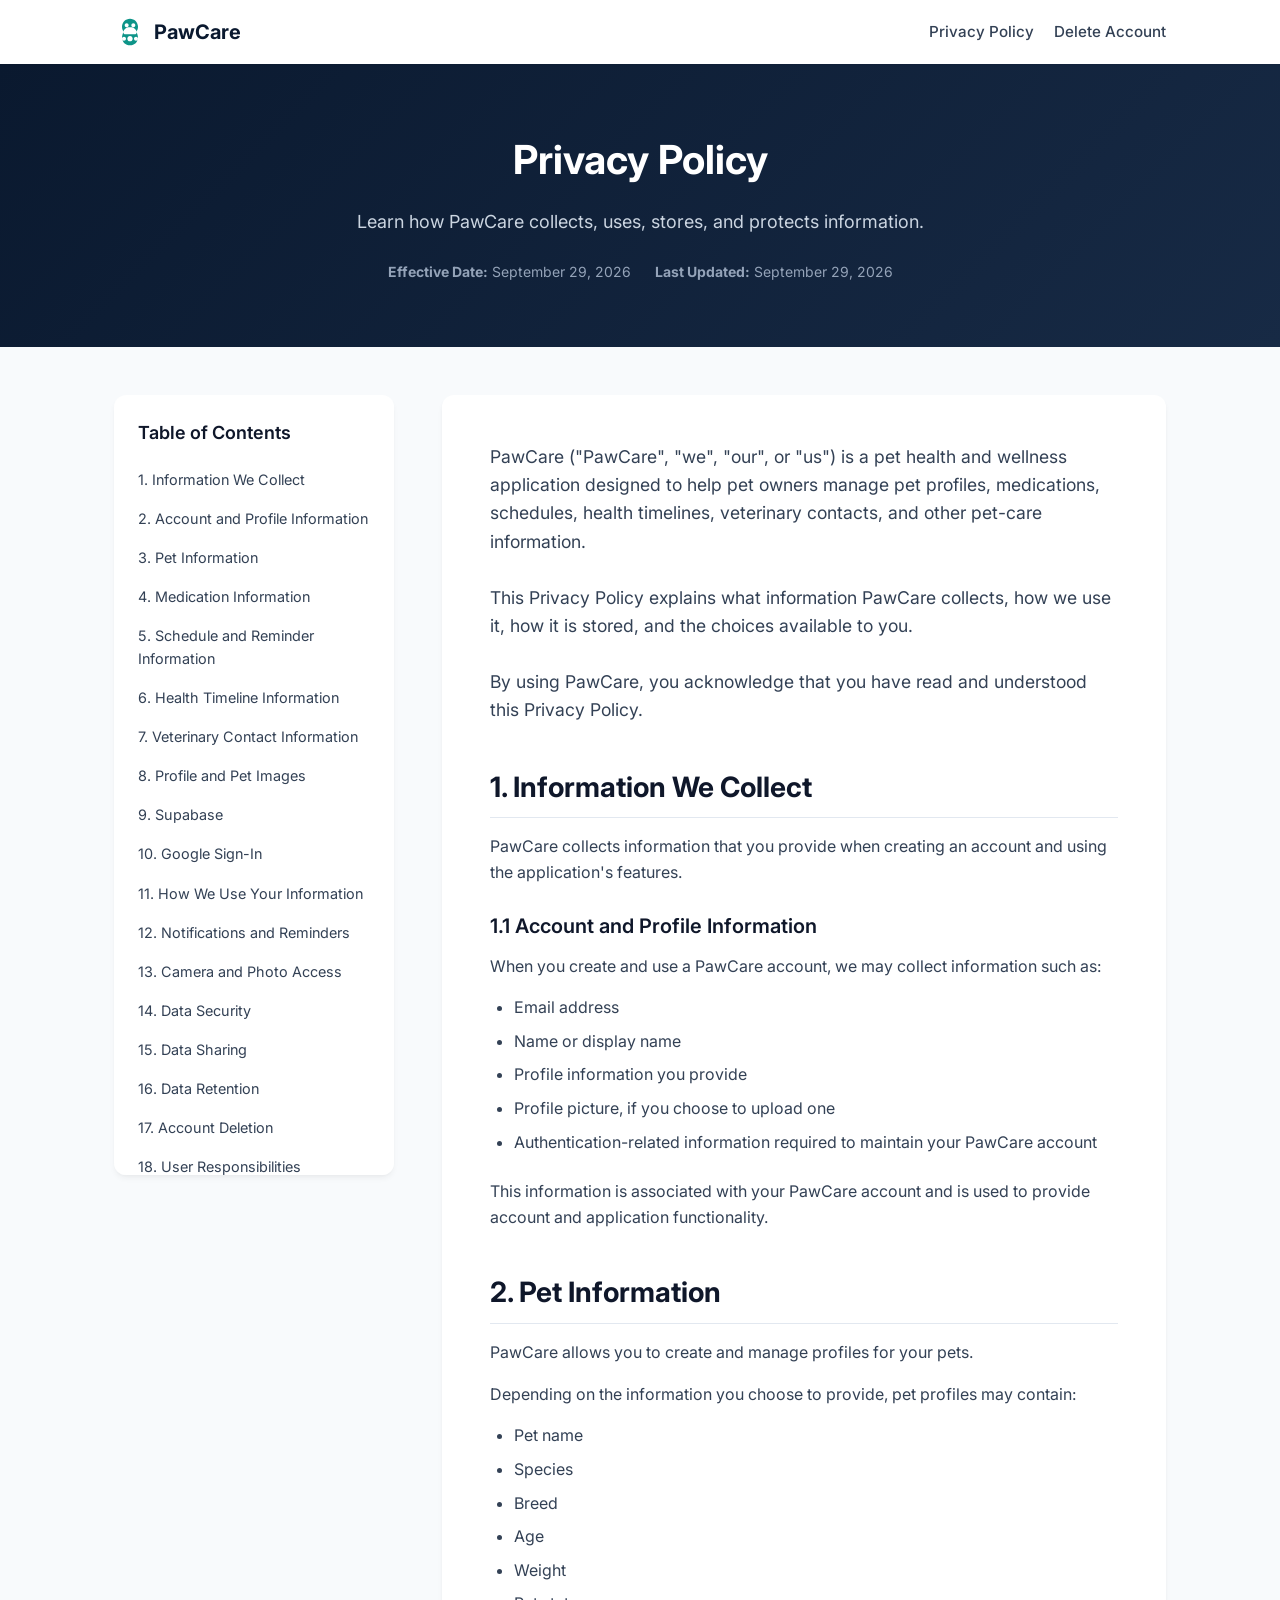
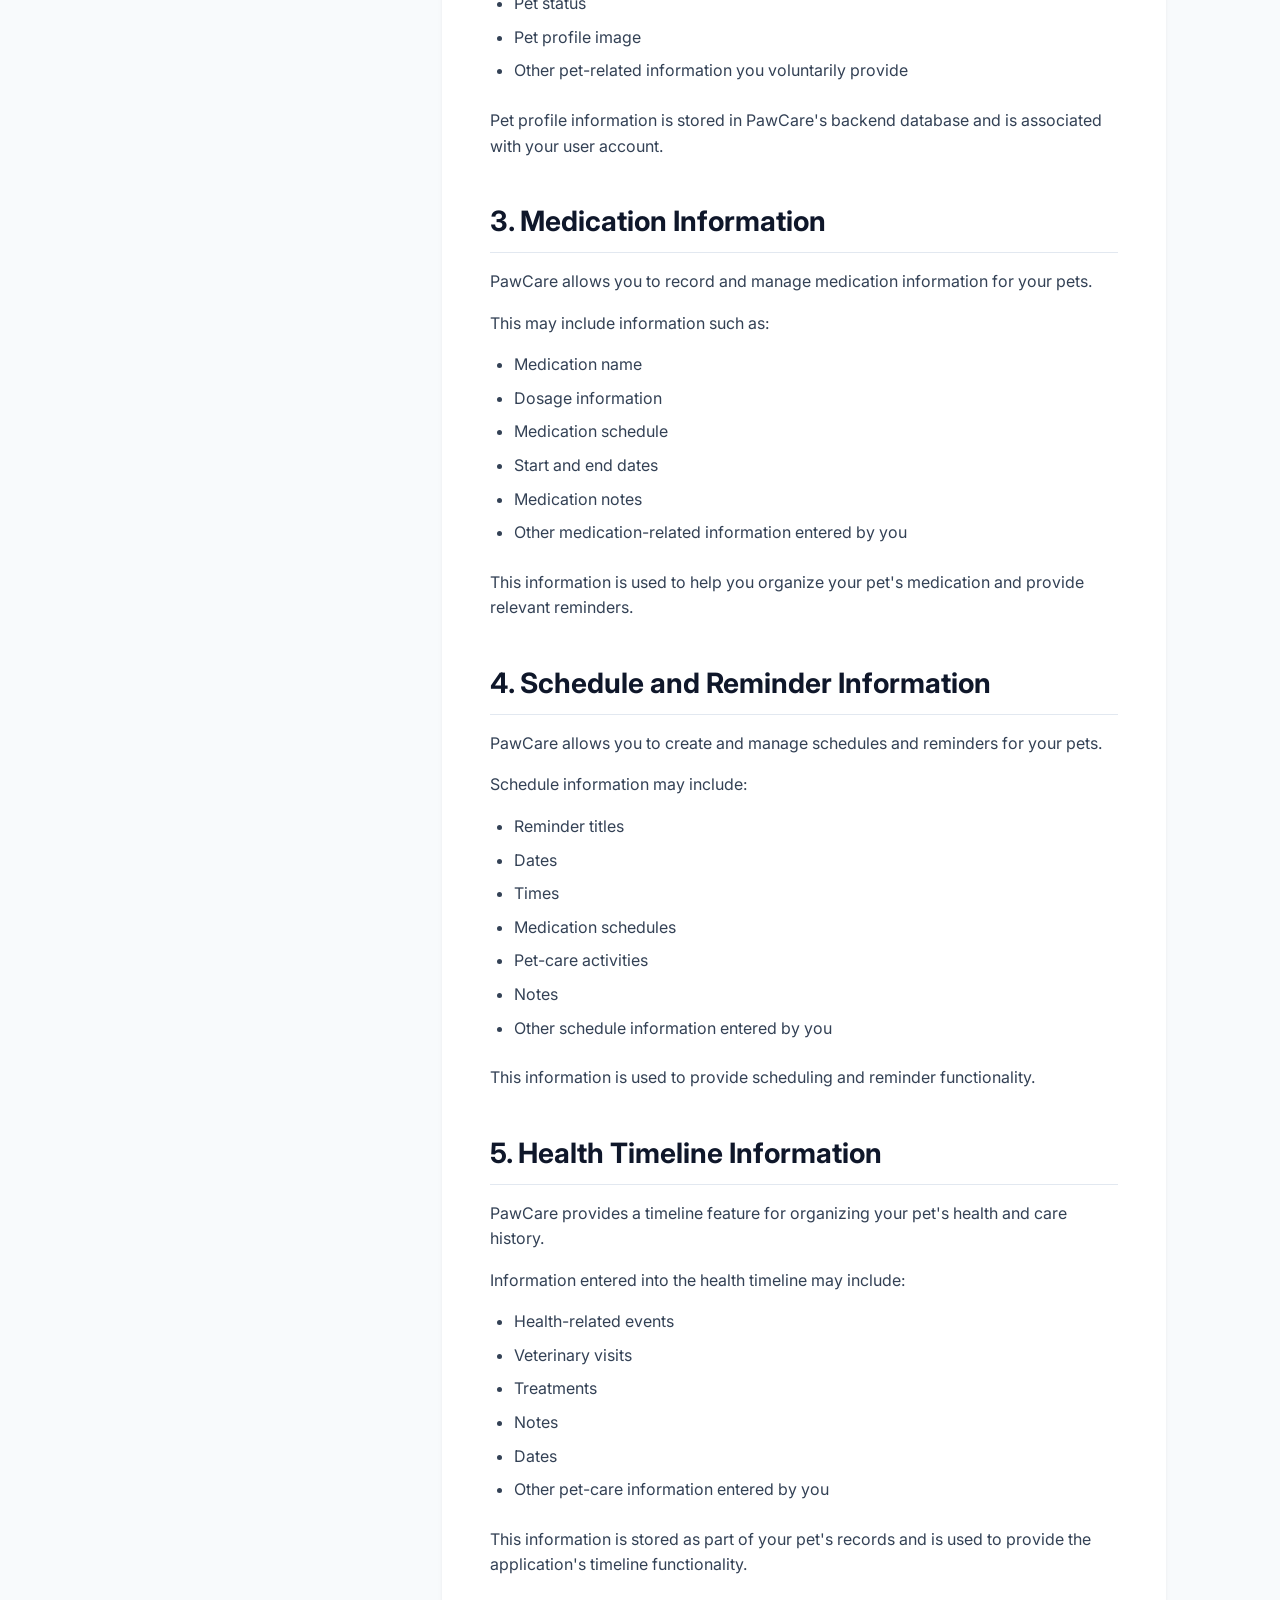
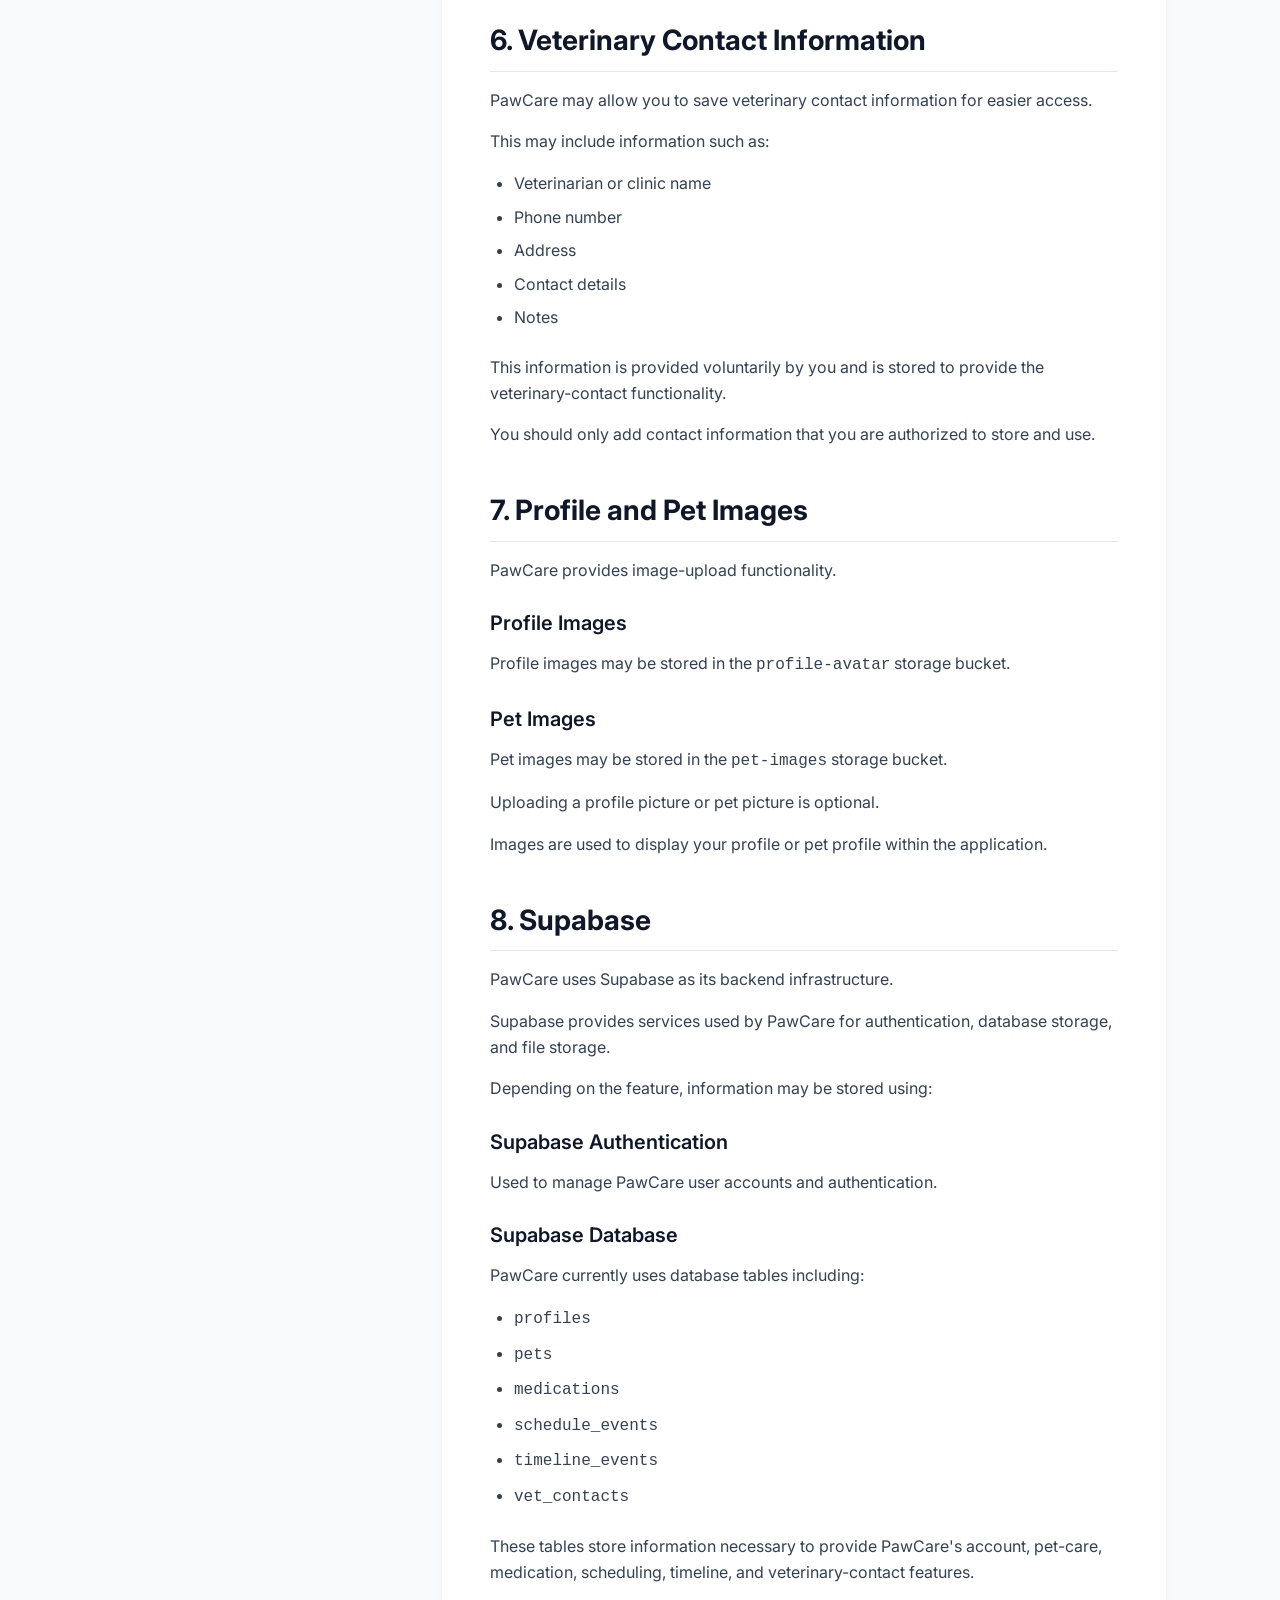
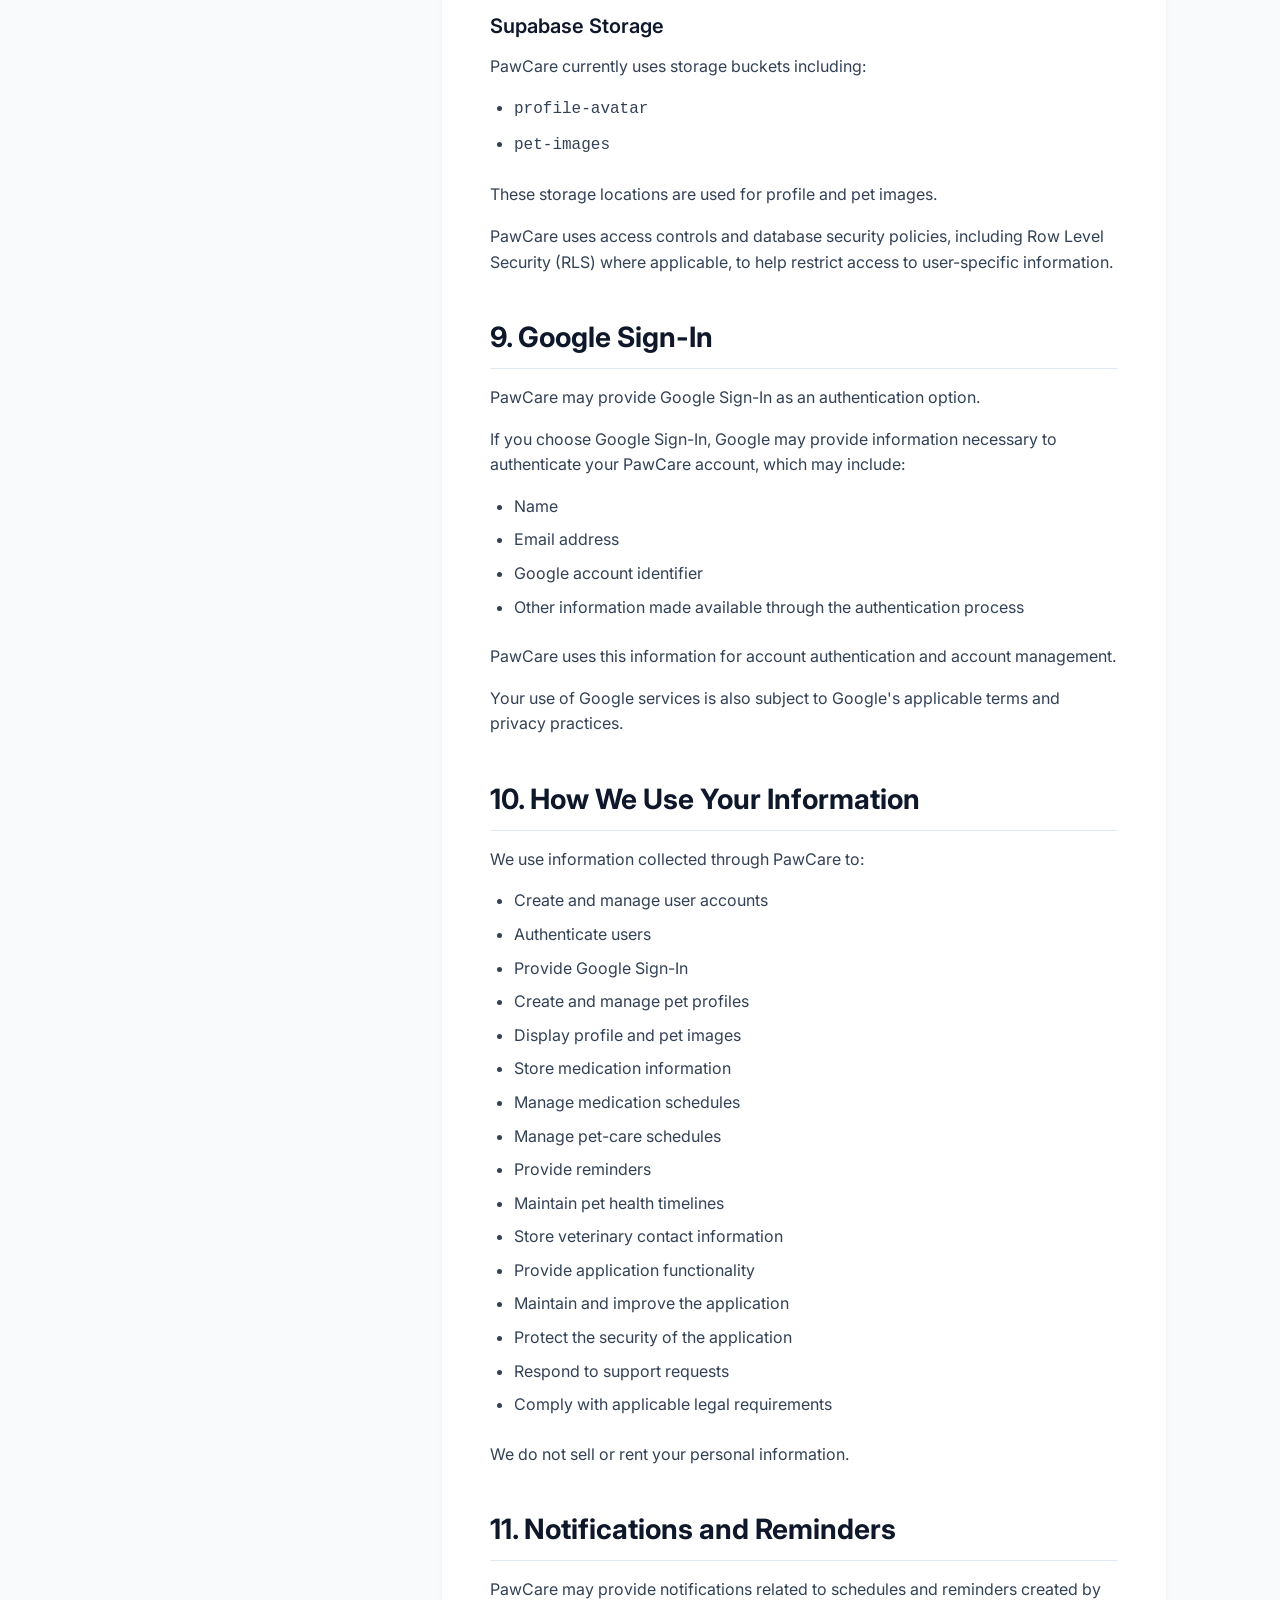
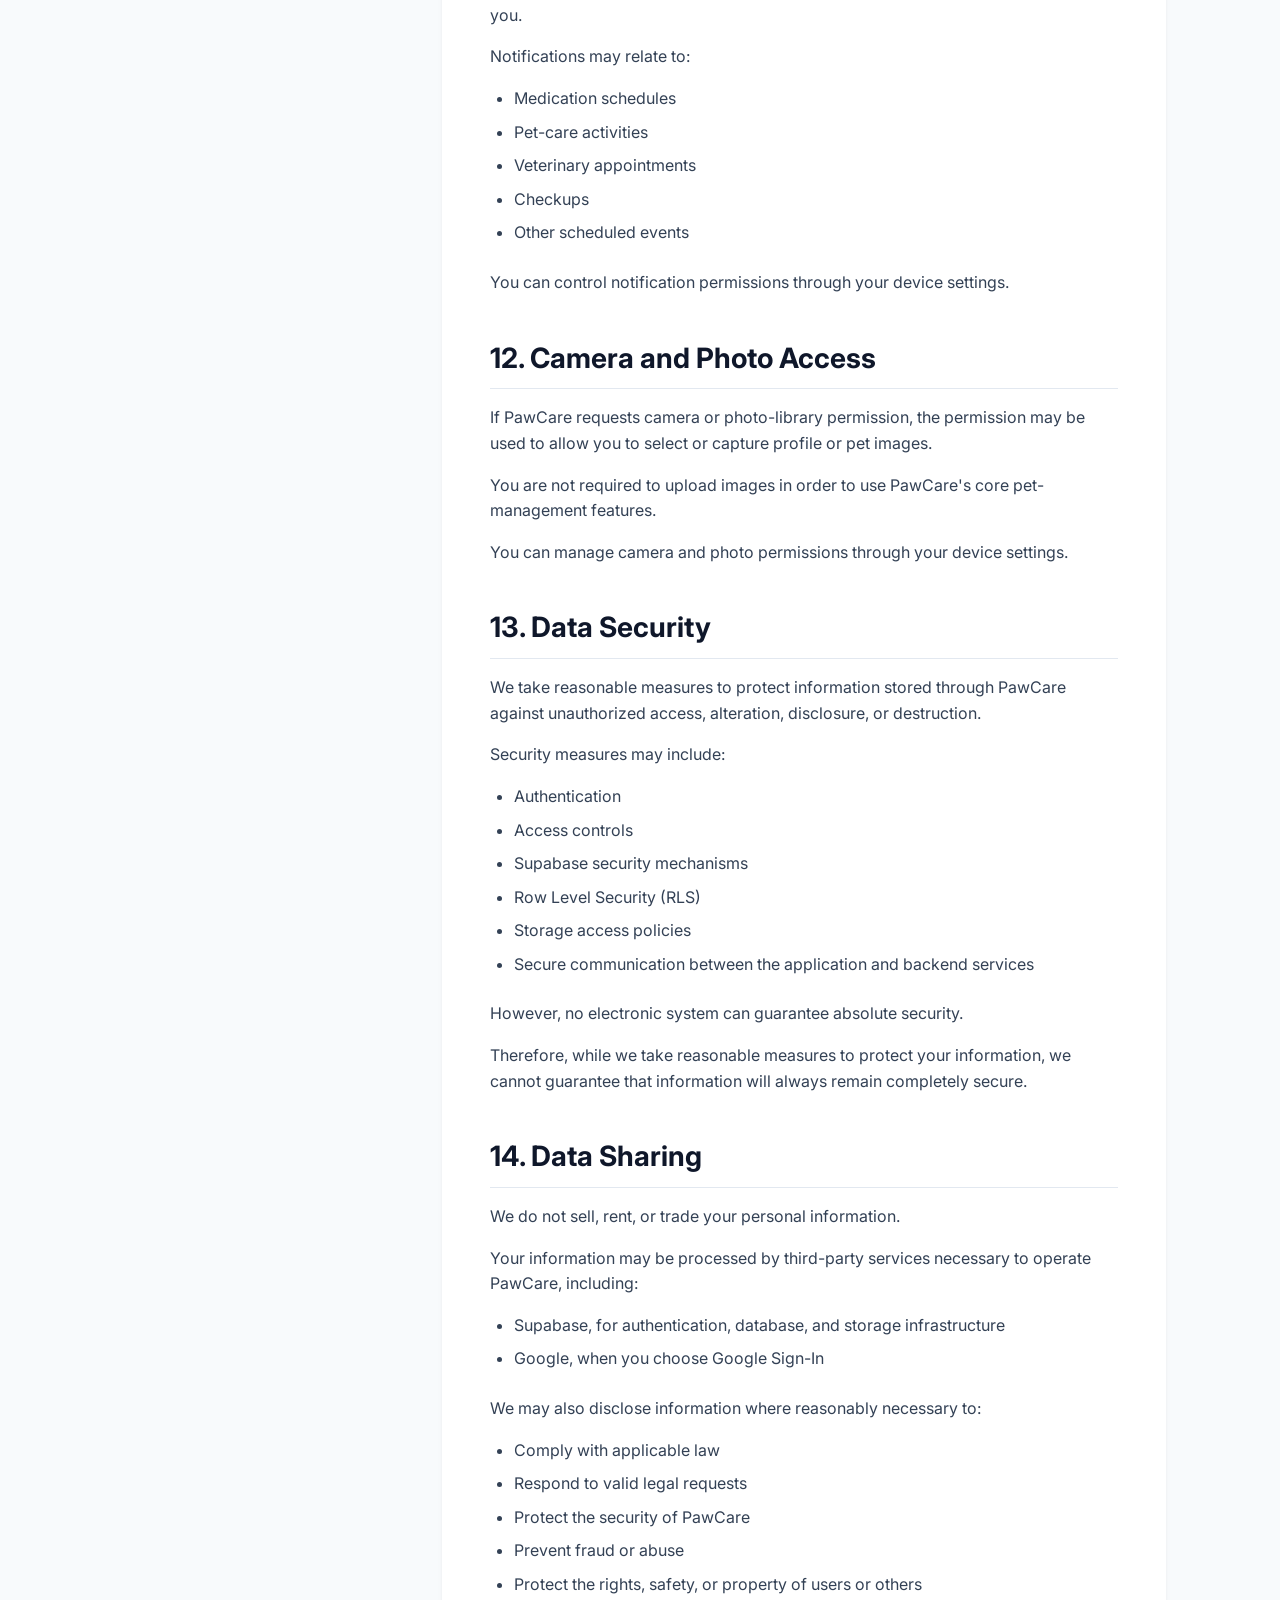
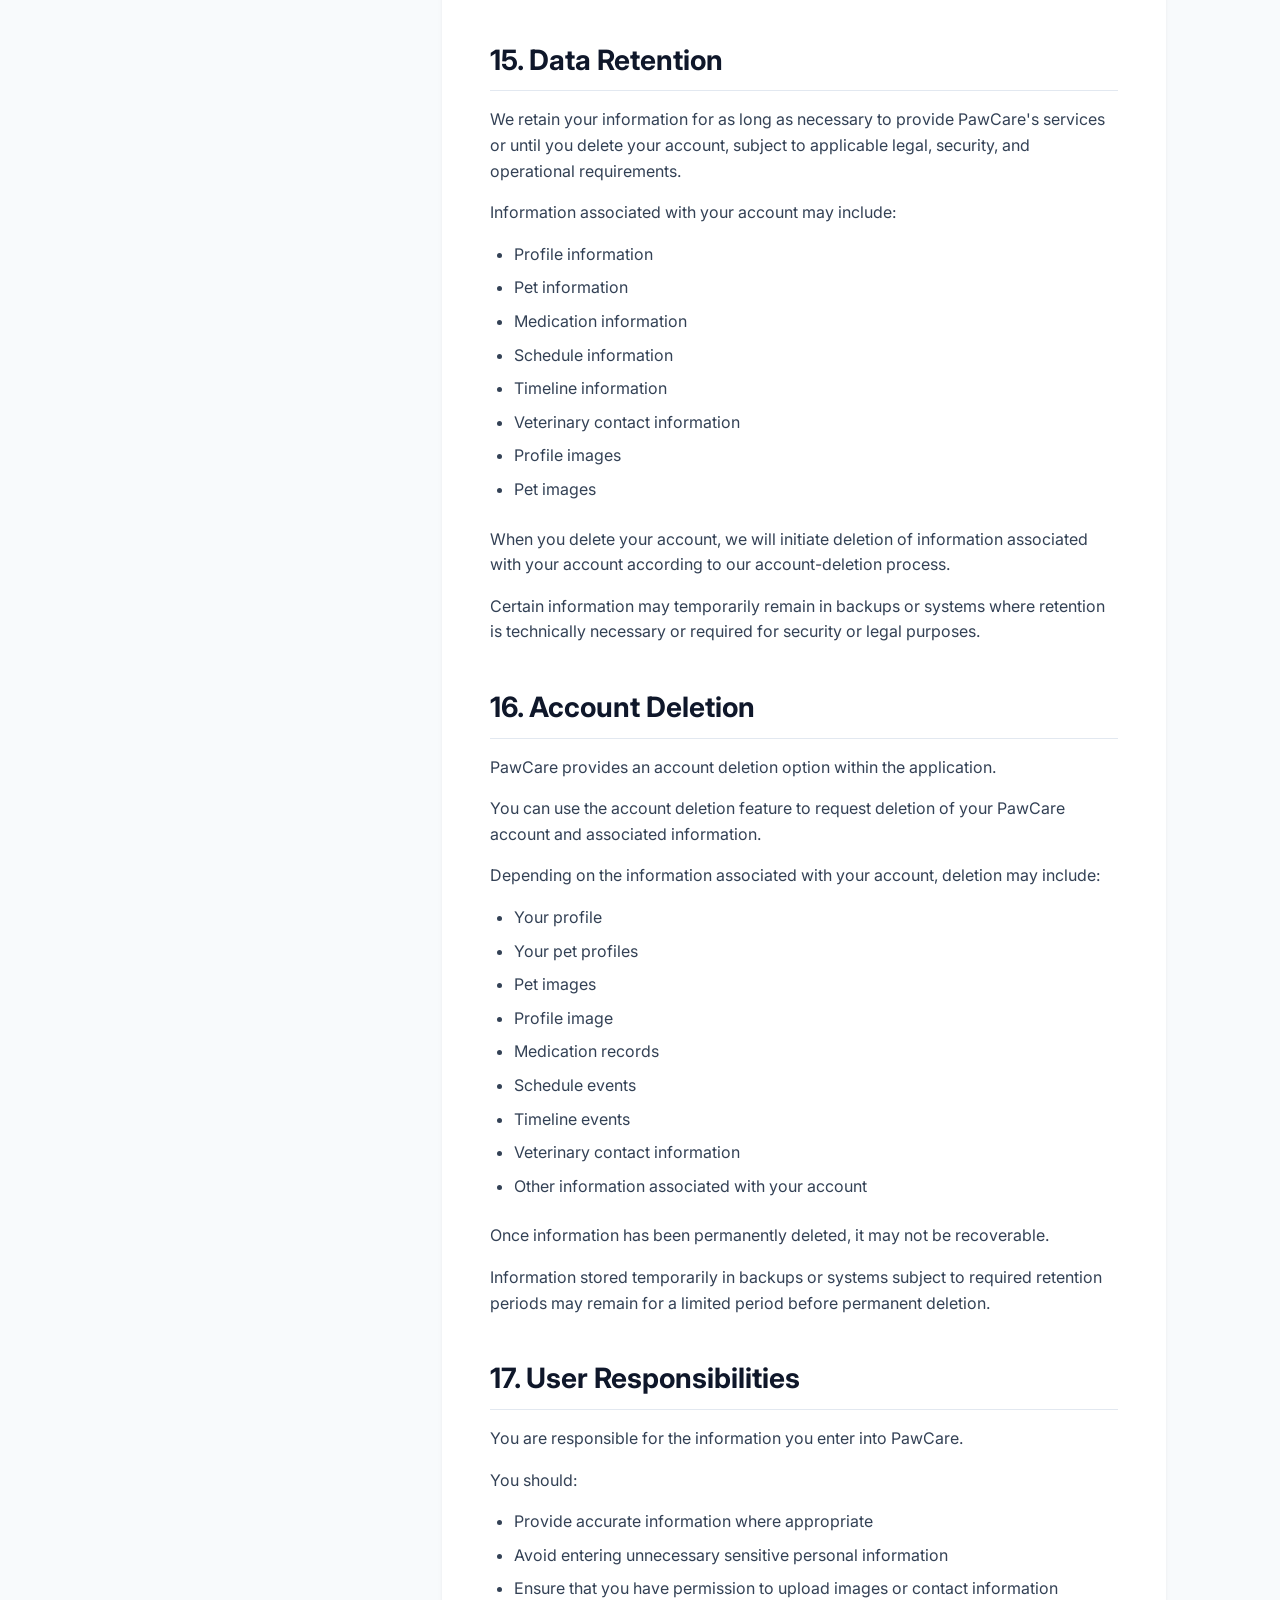
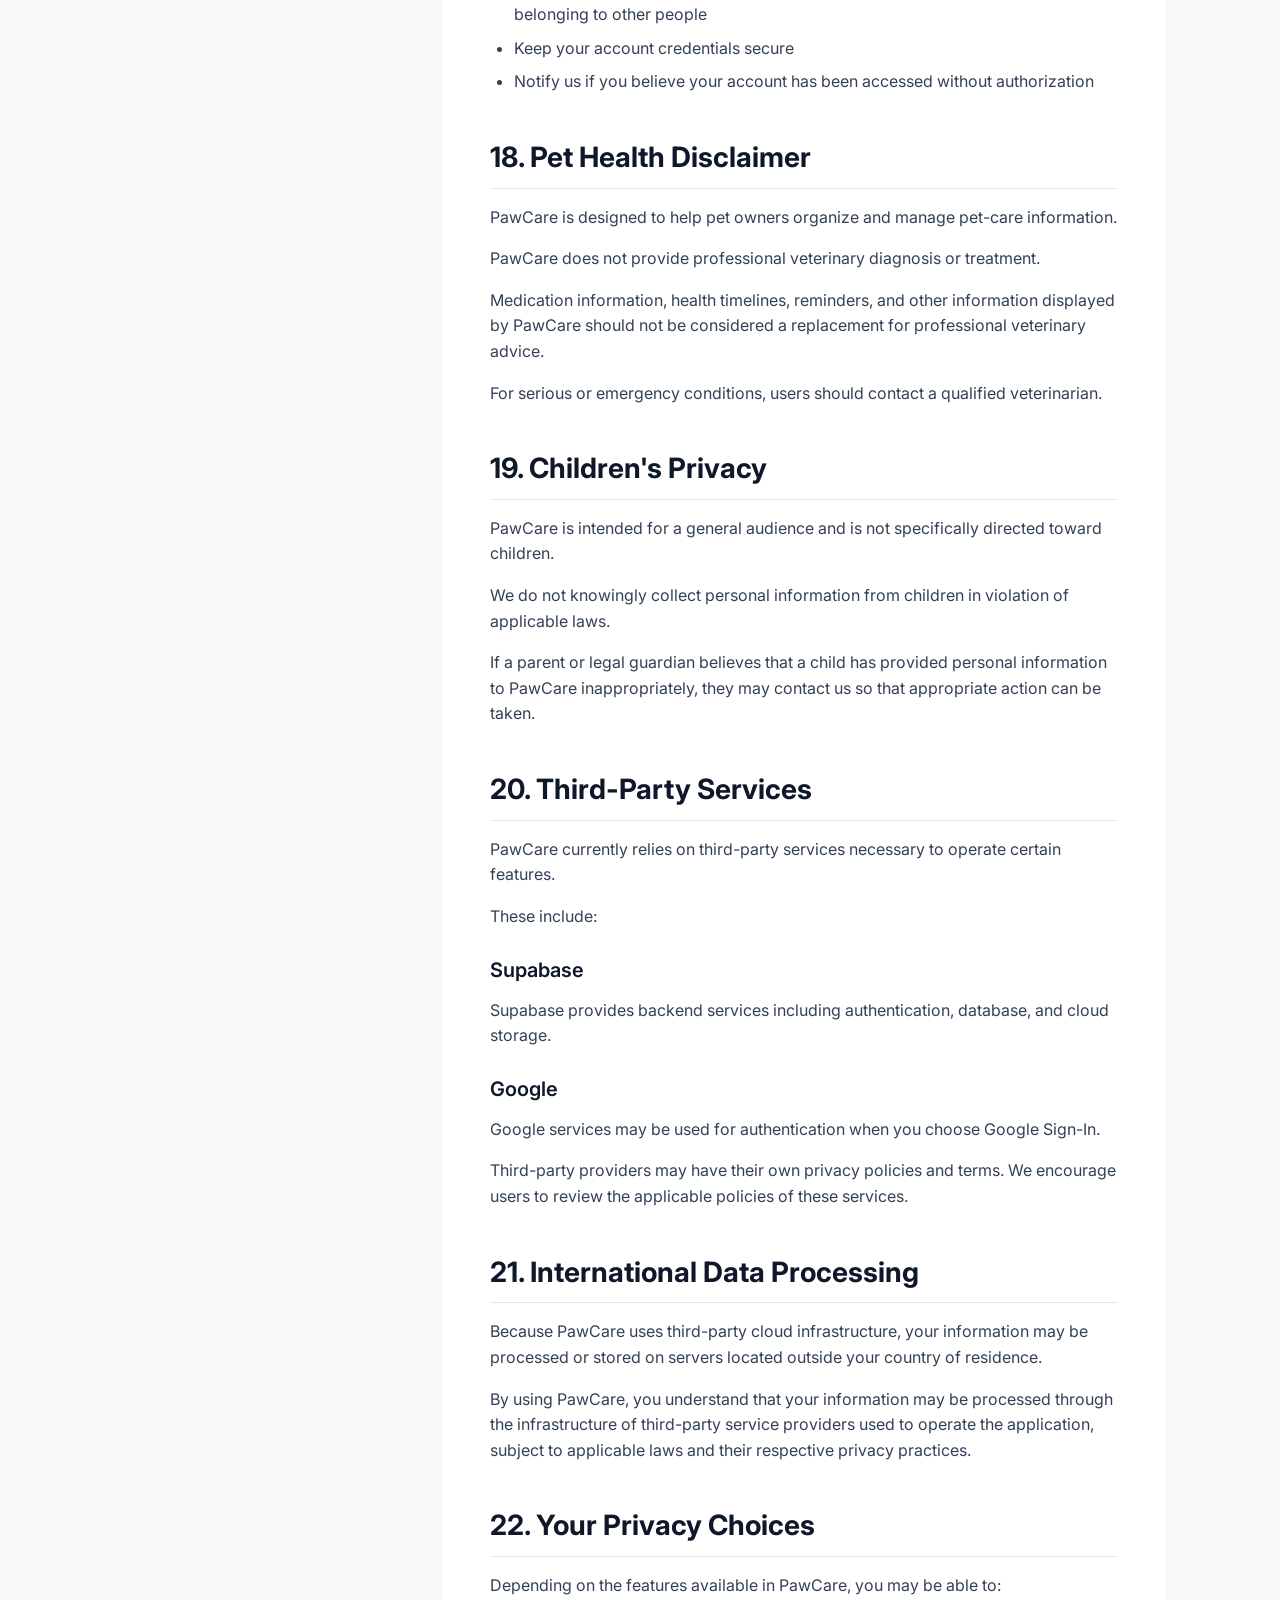
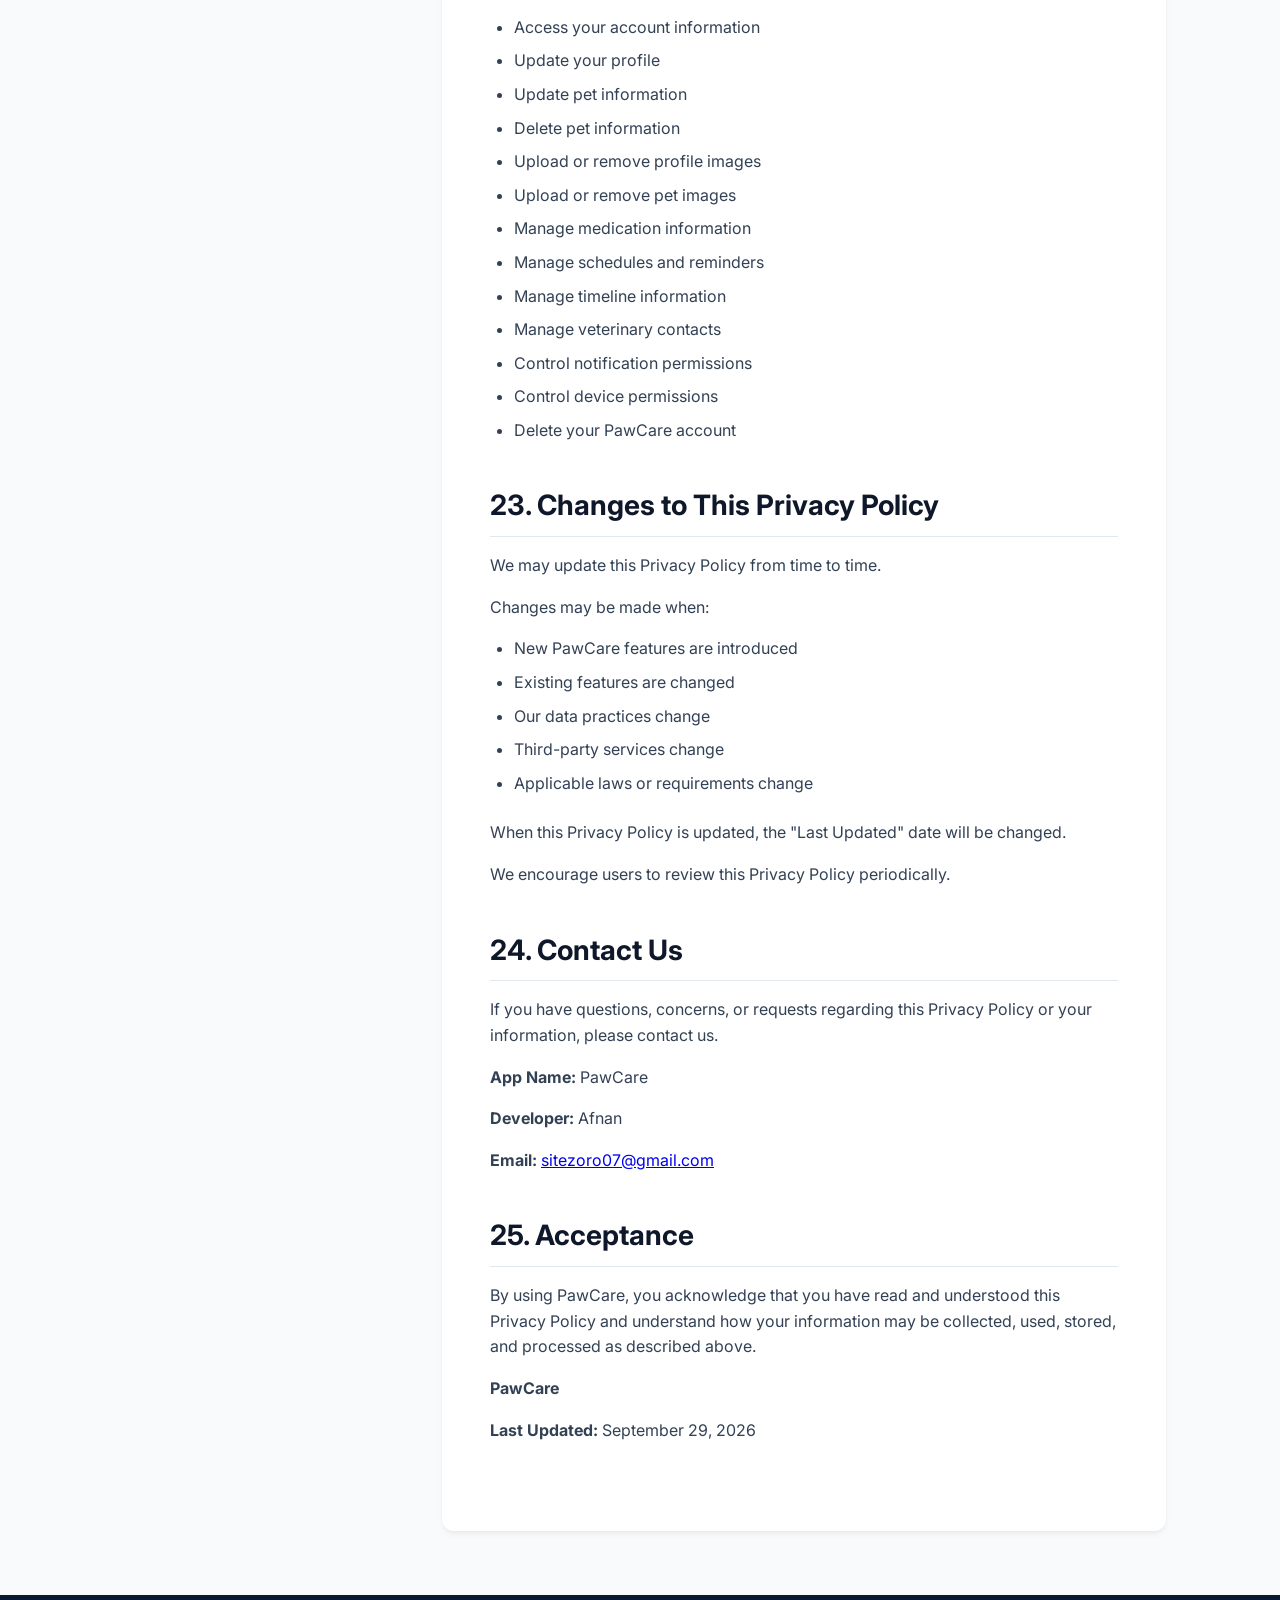
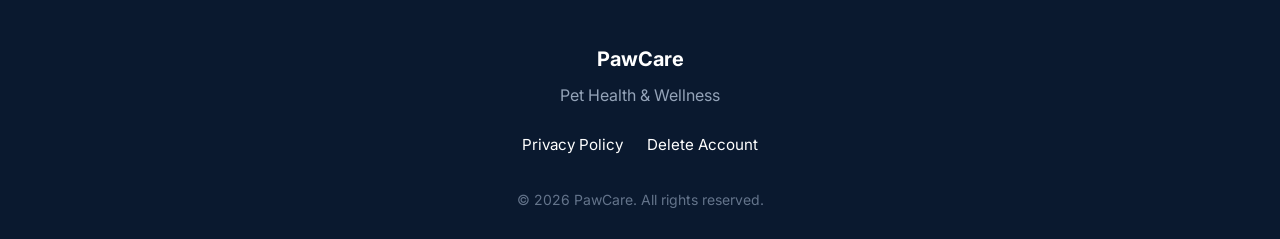
==== commit dc8fba94: "commit change" ====
--- a/index.html
+++ b/index.html
@@ -458,8 +458,7 @@
                 <p>If you have questions, concerns, or requests regarding this Privacy Policy or your information, please contact us.</p>
                 <p><strong>App Name:</strong> PawCare</p>
                 <p><strong>Developer:</strong> Afnan</p>
-                <p><strong>Email:</strong> <a href="mailto:[YOUR SUPPORT EMAIL]">[YOUR SUPPORT EMAIL]</a></p>
-                <p><em>IMPORTANT: Replace [YOUR SUPPORT EMAIL] with the actual support email address before publishing.</em></p>
+                <p><strong>Email:</strong> <a href="mailto:sitezoro07@gmail.com">sitezoro07@gmail.com</a></p>
             </section>
 
             <section id="acceptance">
--- a/css/styles.css
+++ b/css/styles.css
@@ -67,6 +67,13 @@
   color: var(--color-secondary);
 }
 
+.header-nav {
+  display: flex;
+  align-items: center;
+  gap: 1.25rem; /* ~20px between nav links */
+  flex-wrap: wrap;
+}
+
 .header-nav a {
   text-decoration: none;
   color: var(--color-text-main);
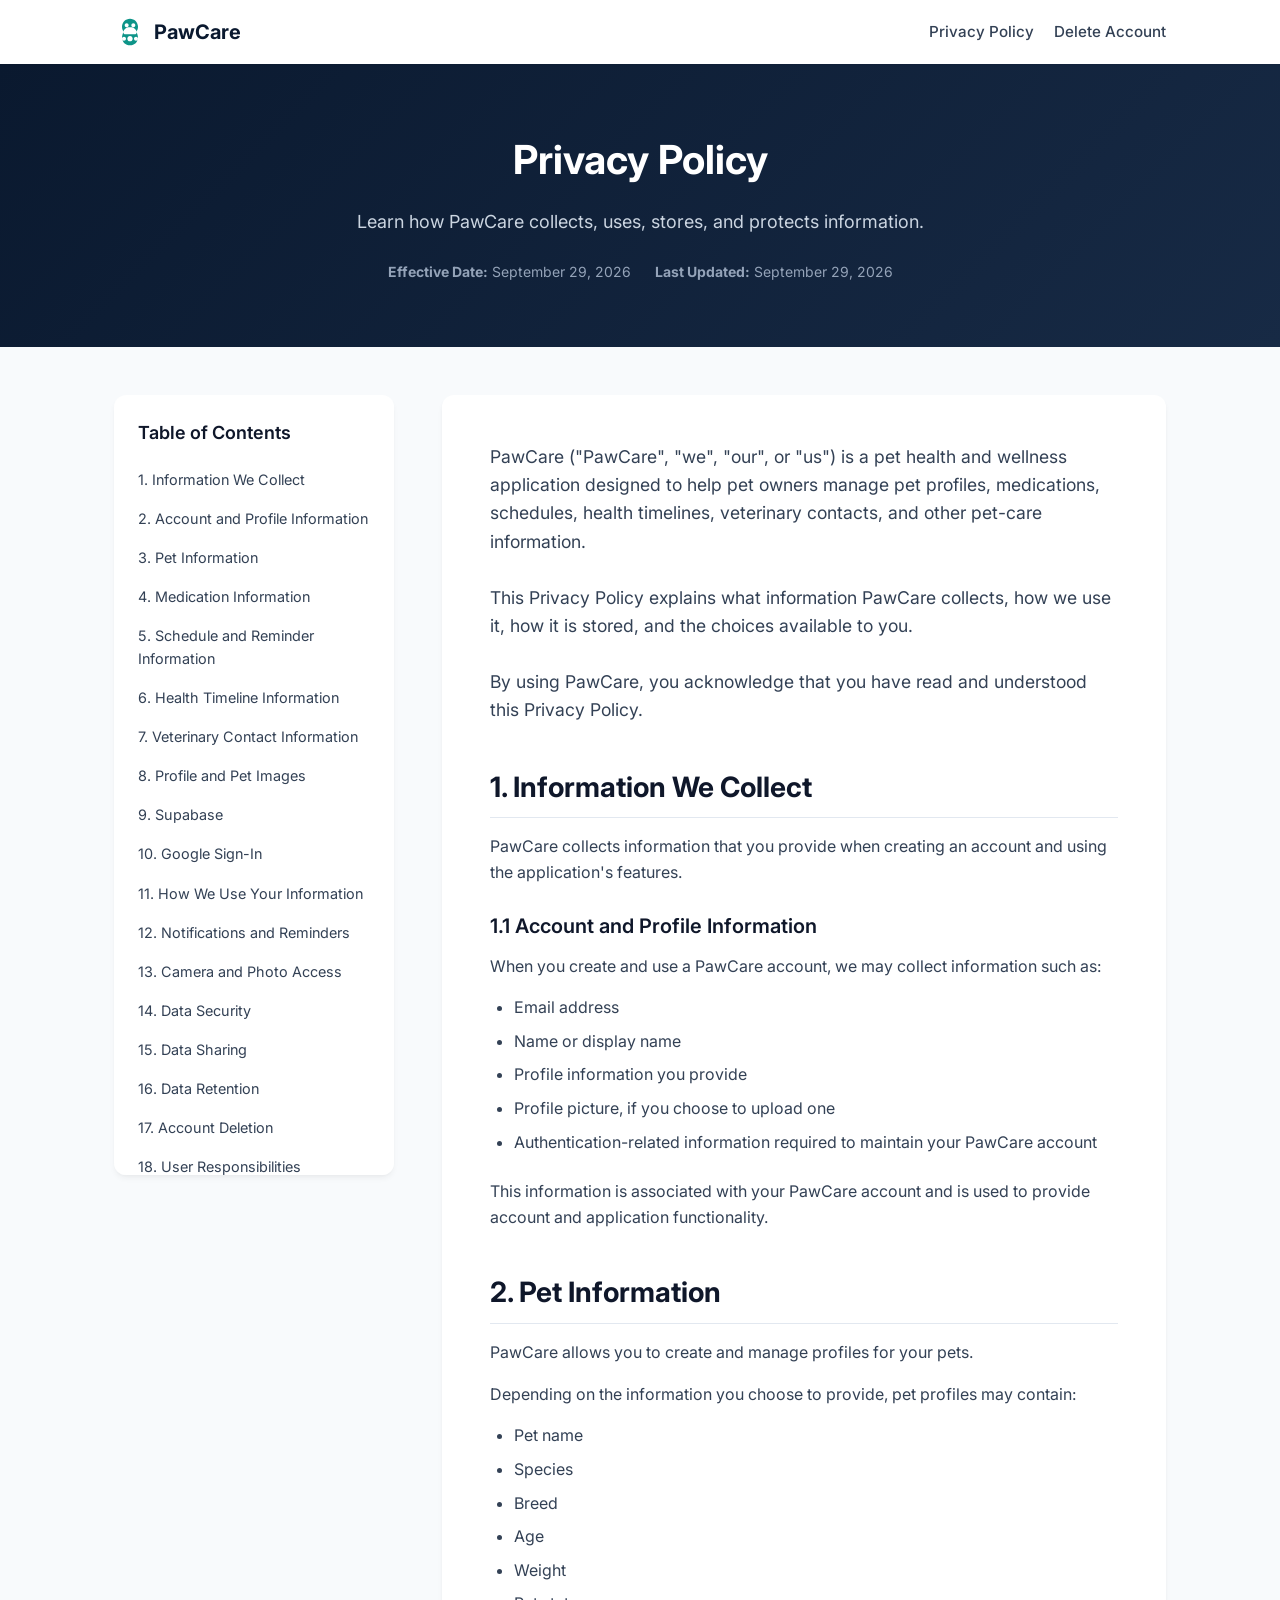
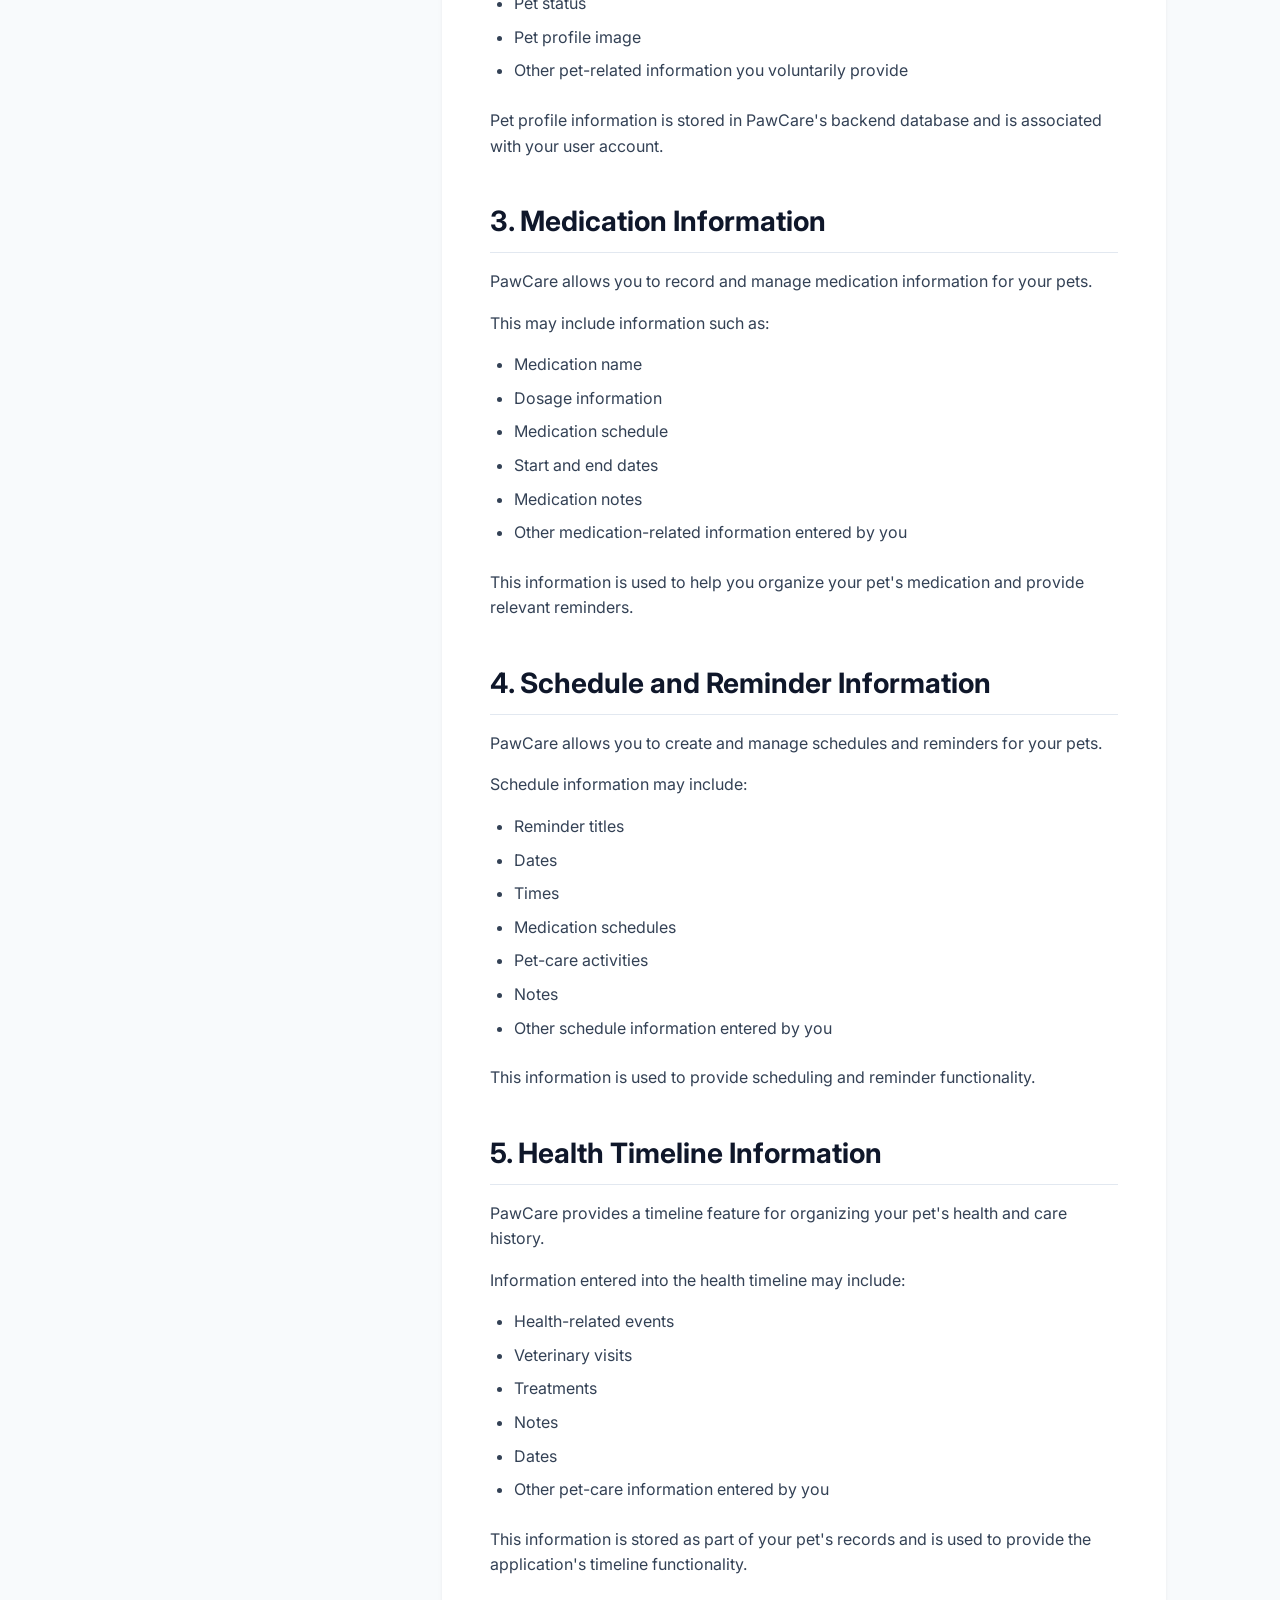
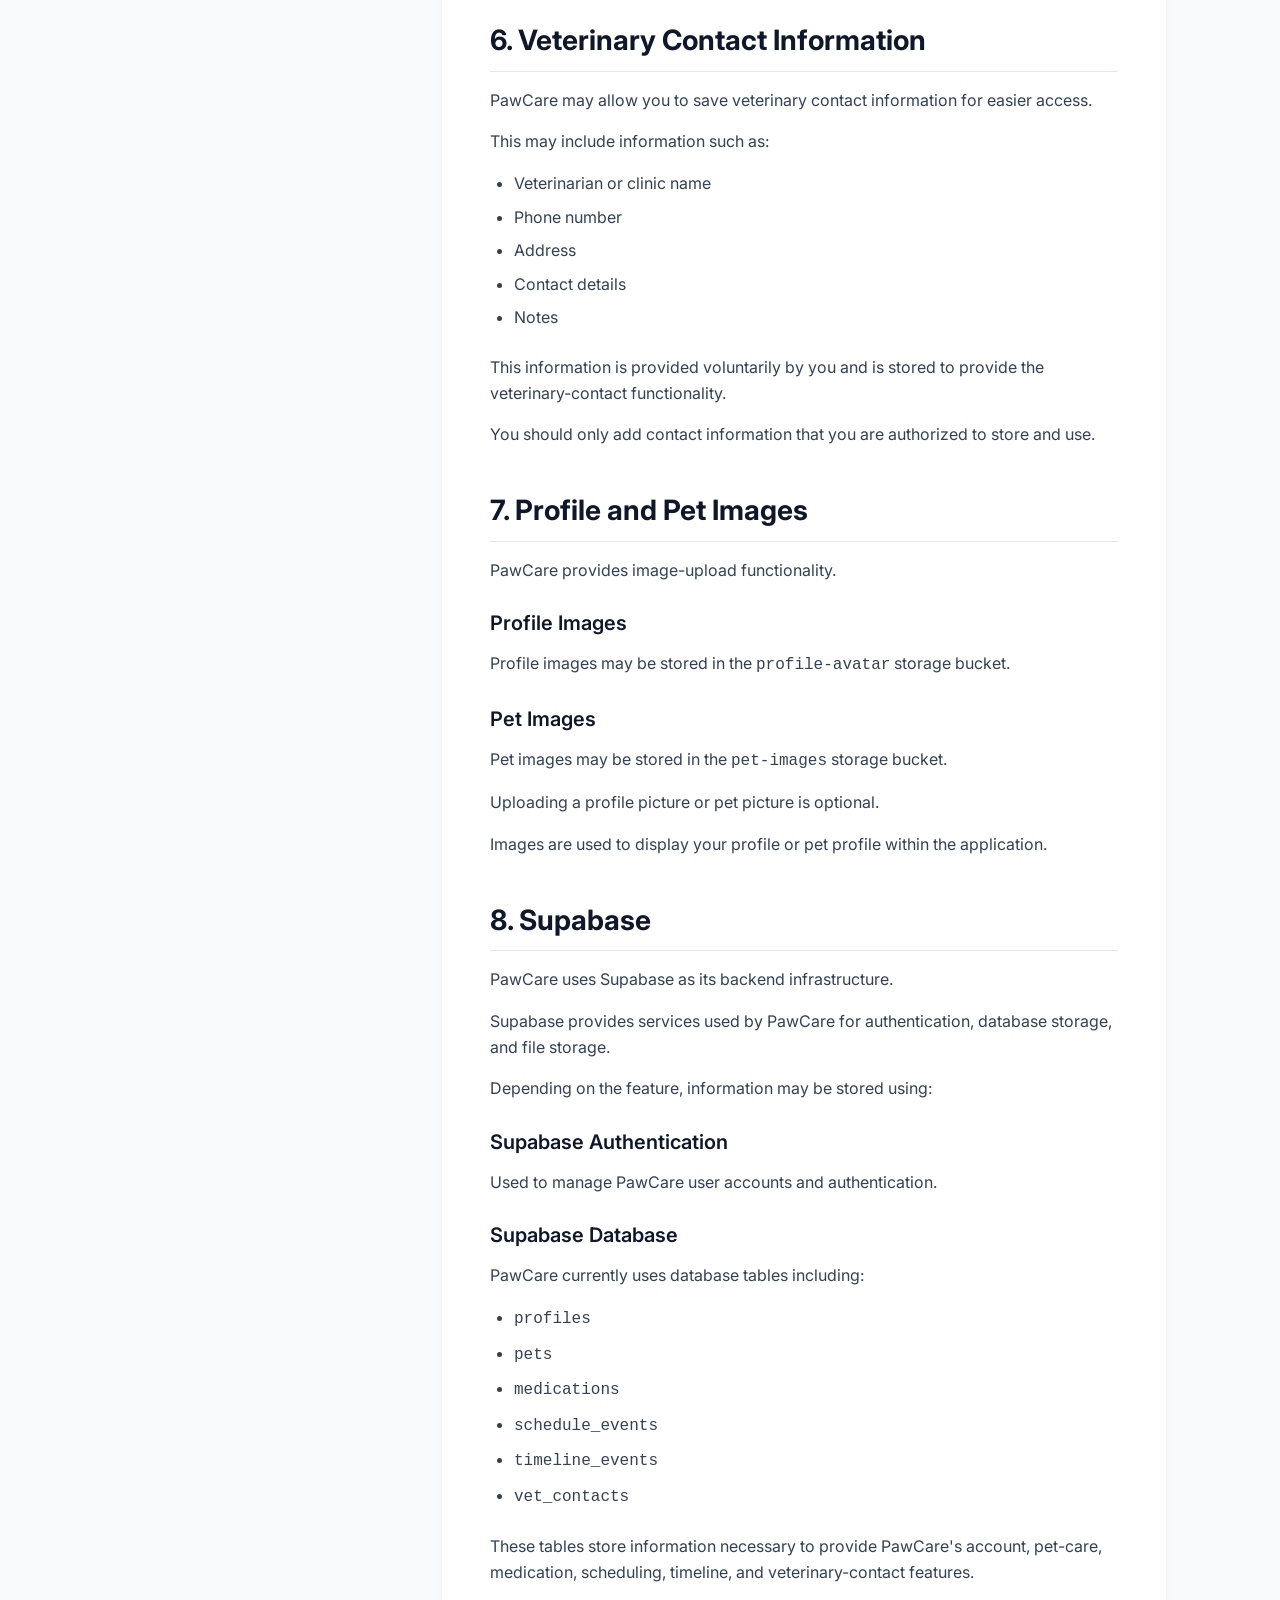
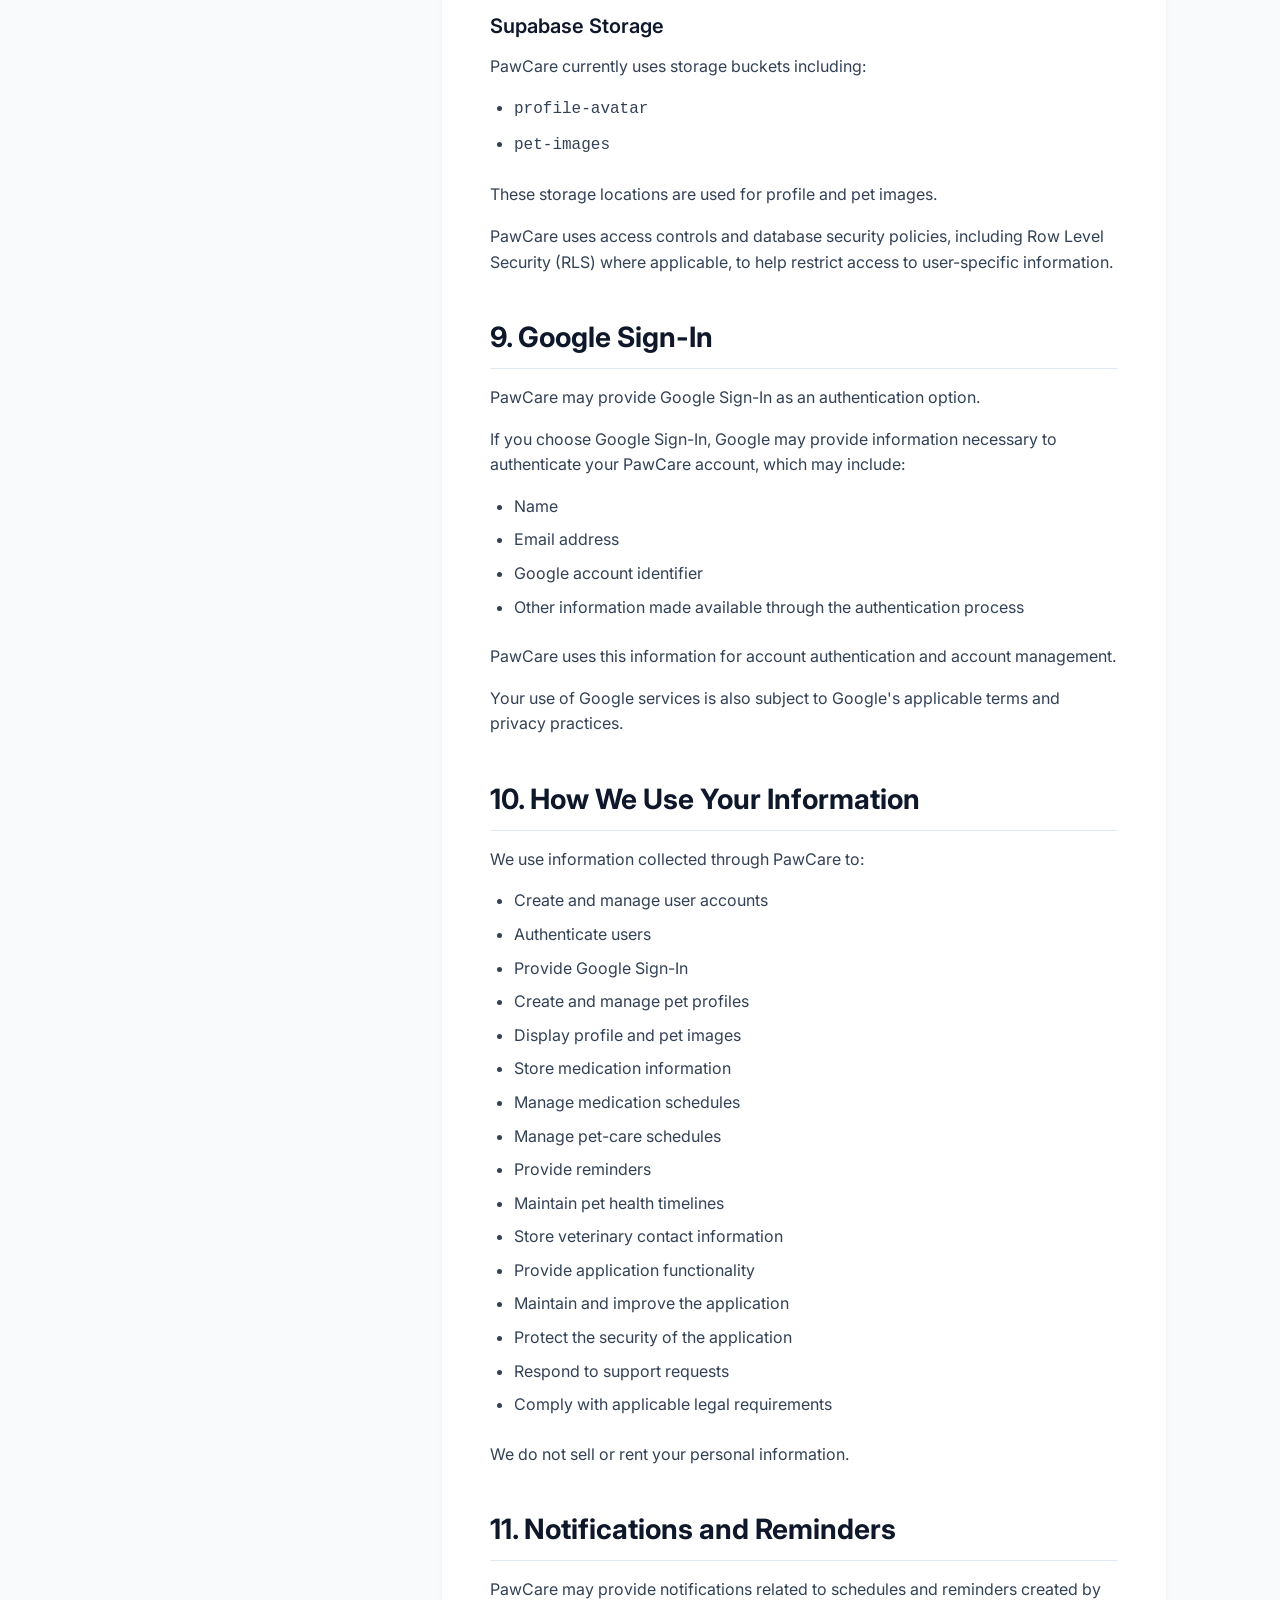
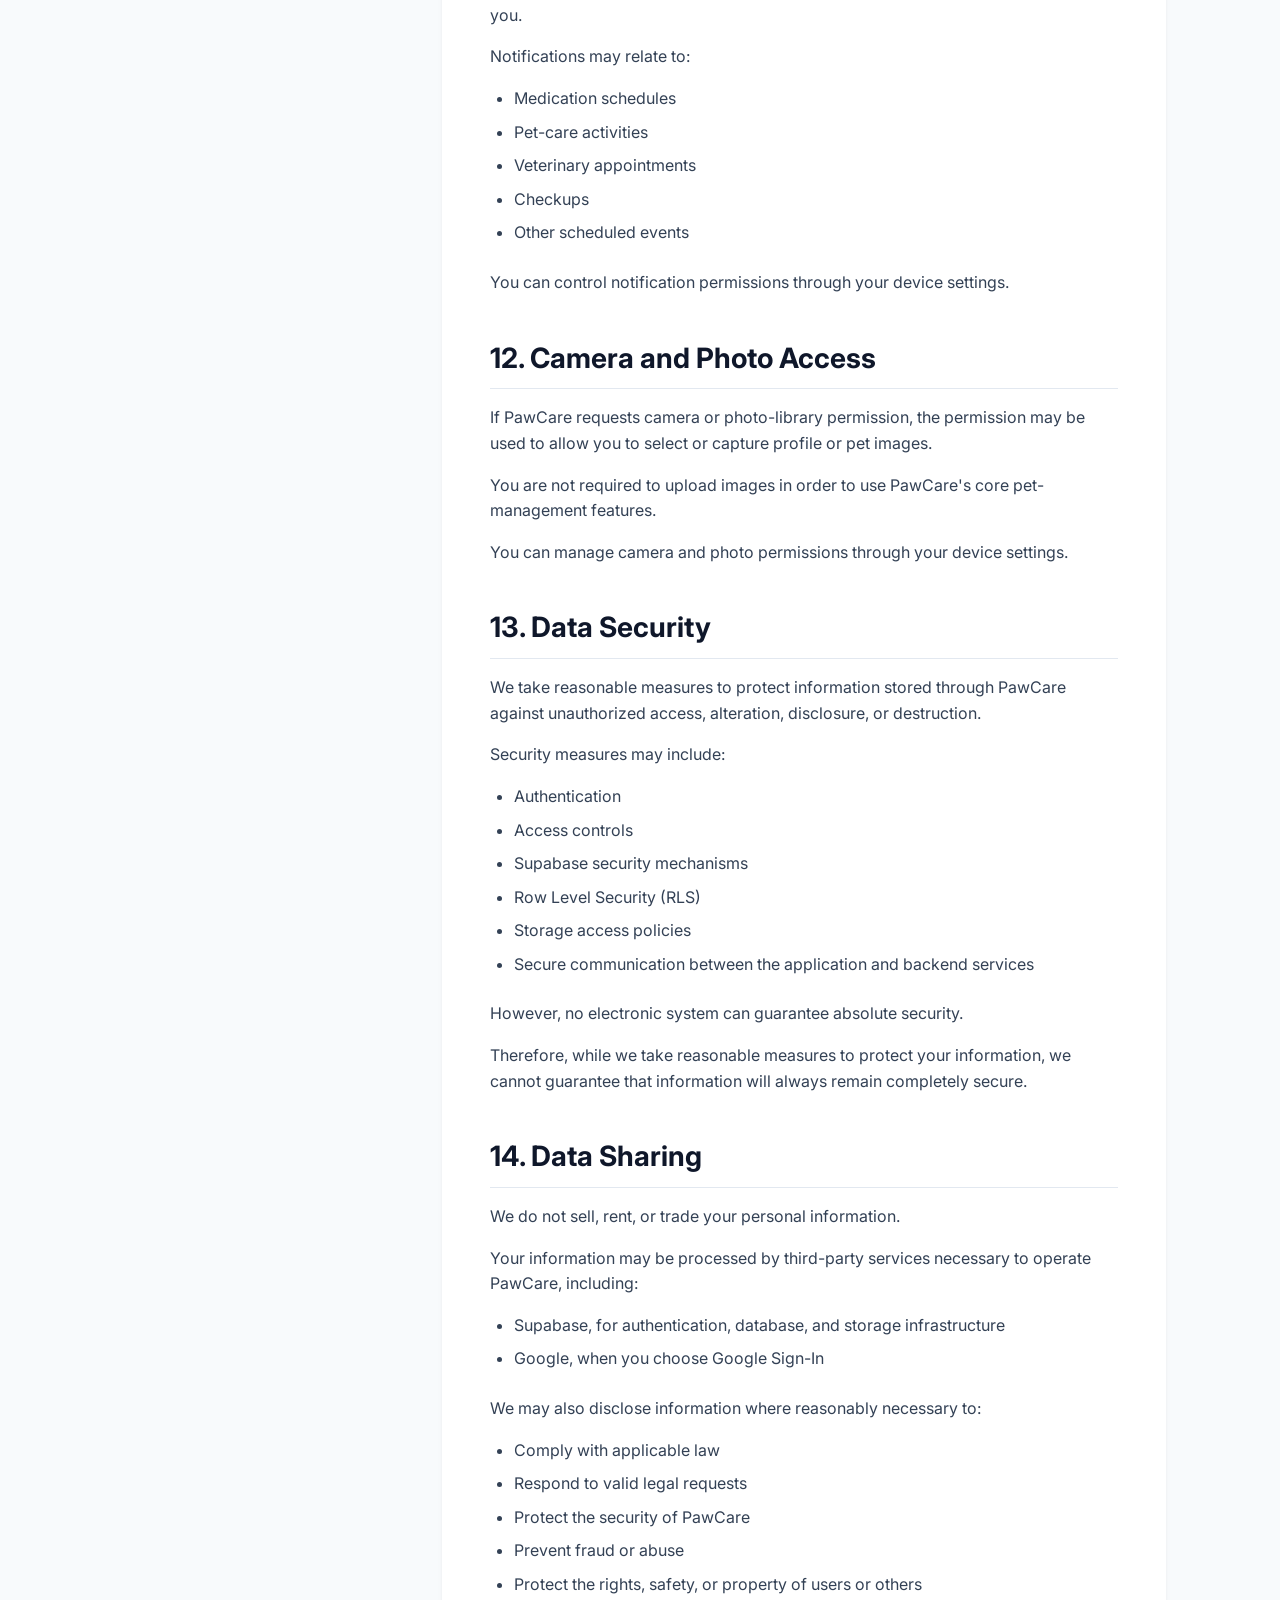
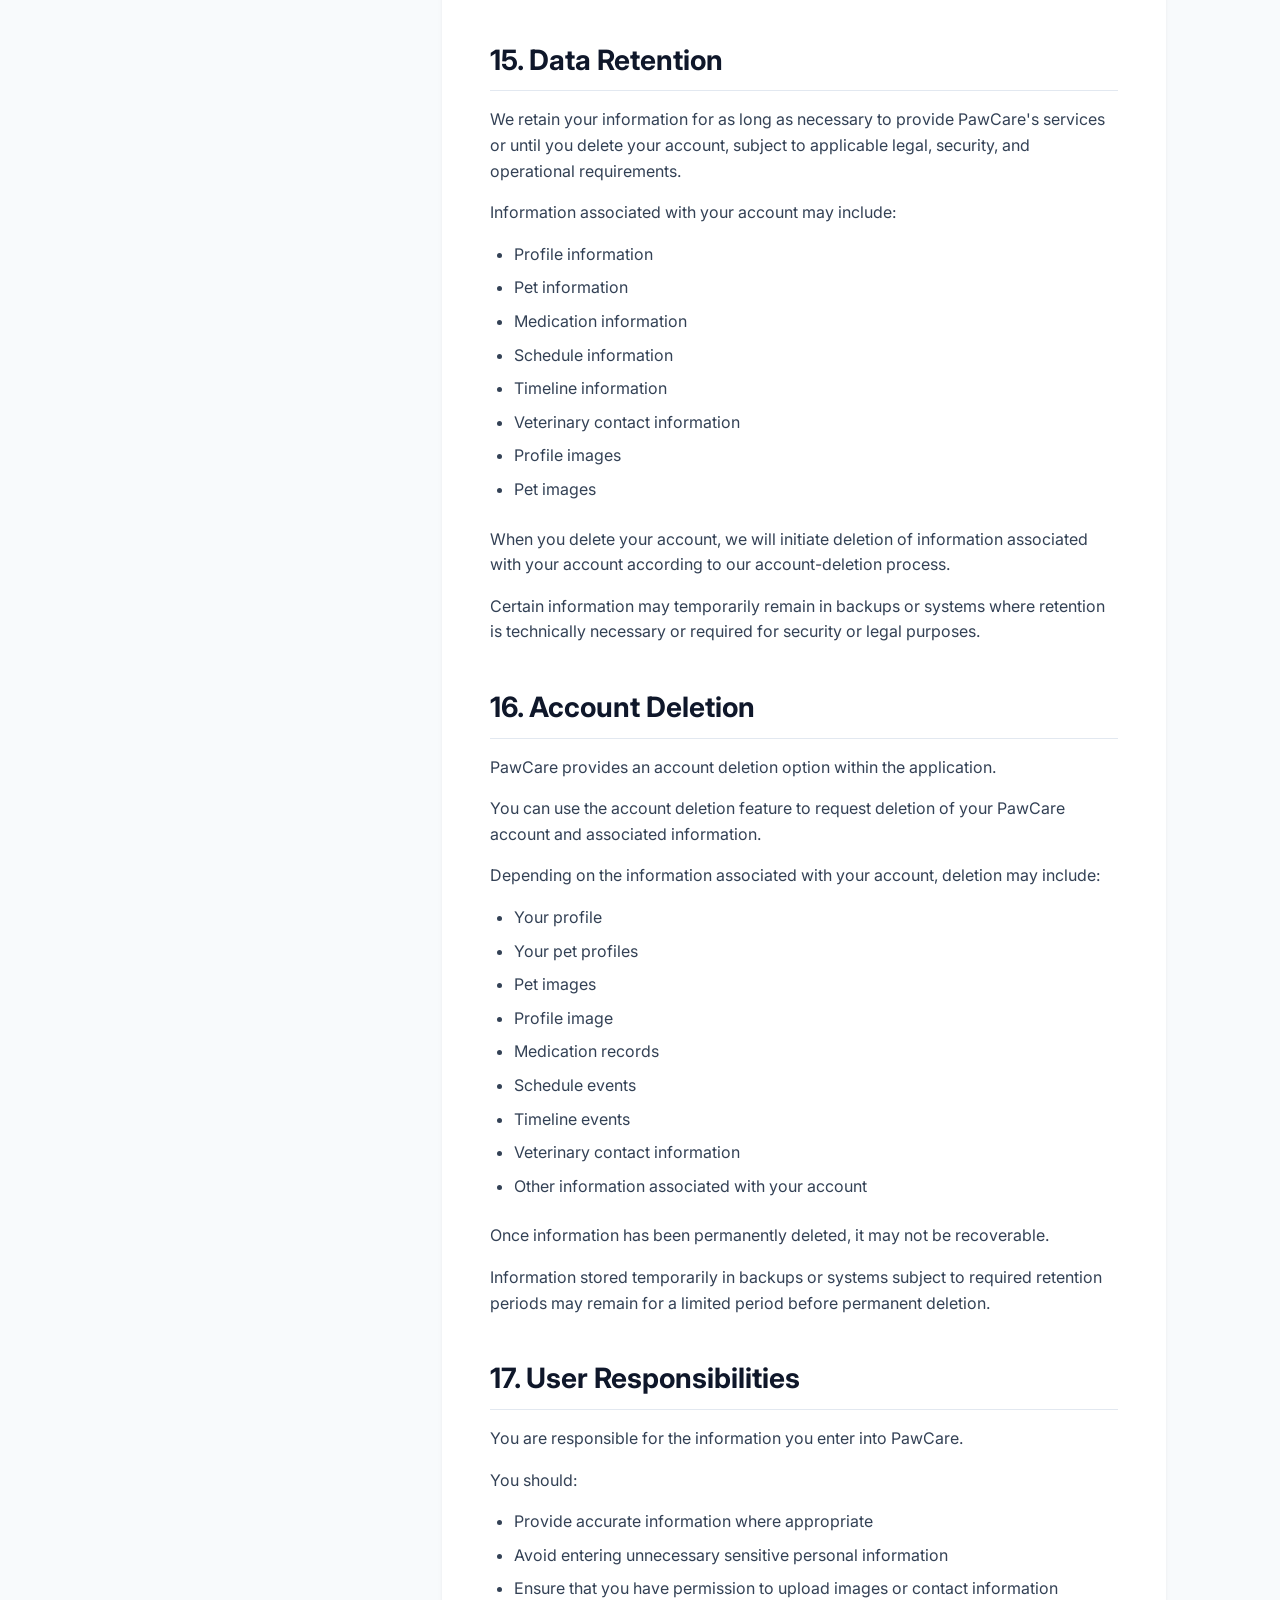
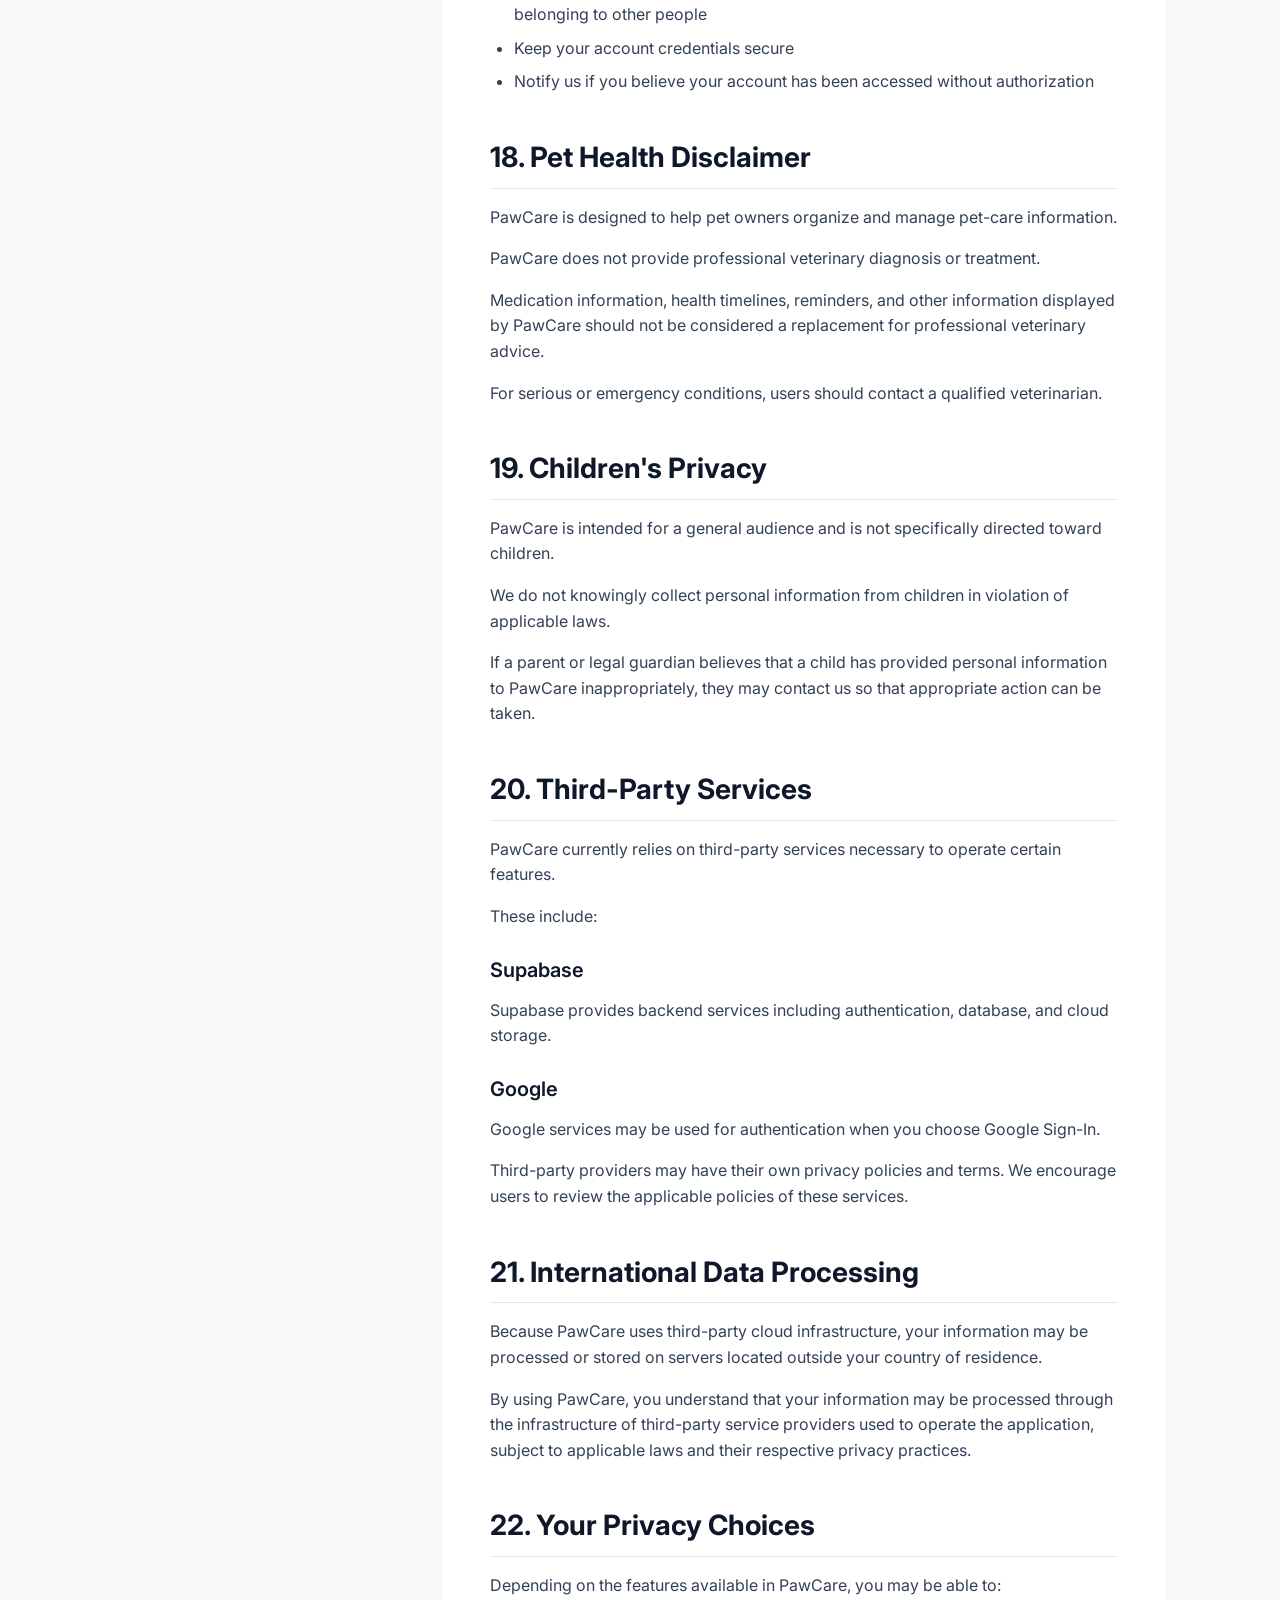
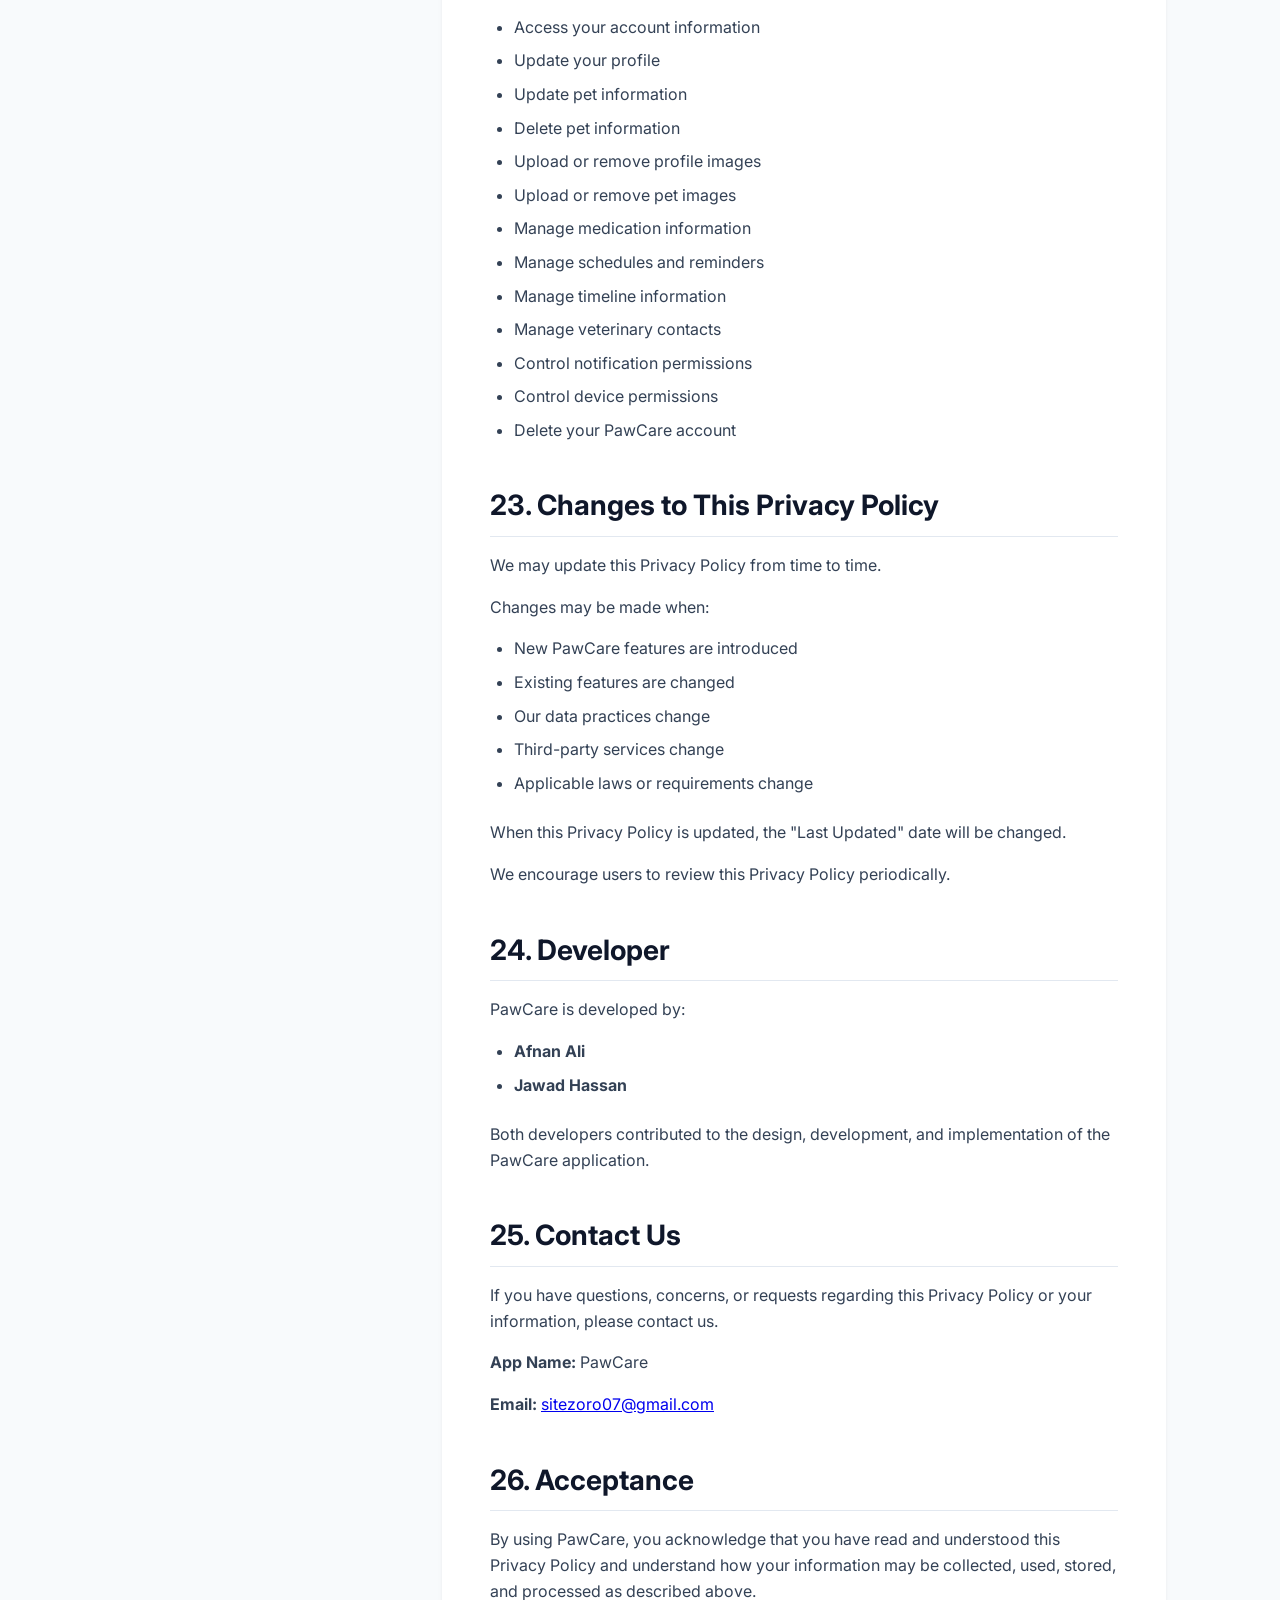
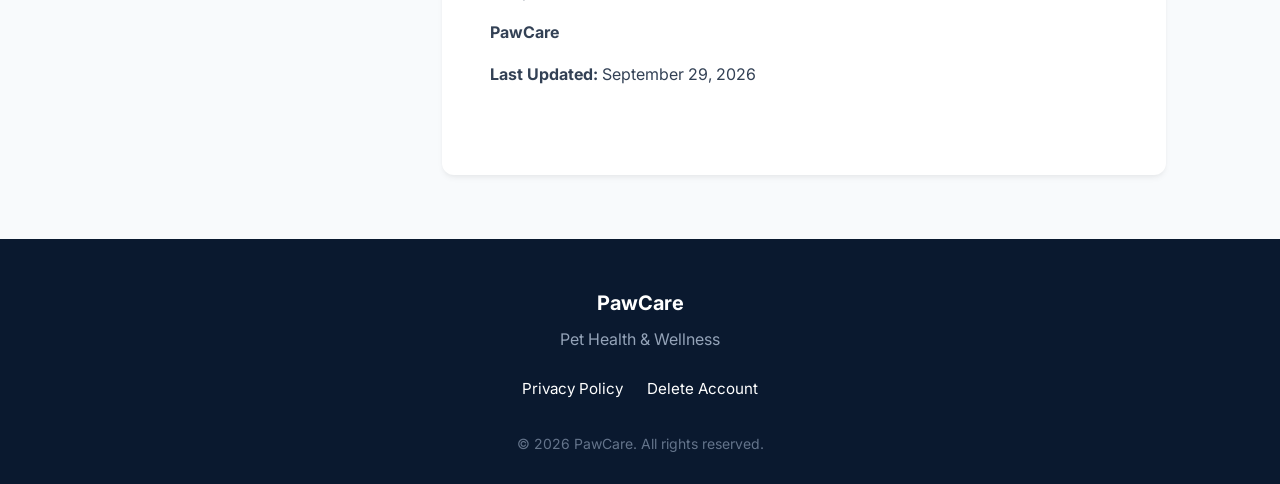
==== commit ee7e1fad: "connmit change" ====
--- a/index.html
+++ b/index.html
@@ -83,8 +83,9 @@
                     <li><a href="#international-data">22. International Data Processing</a></li>
                     <li><a href="#privacy-choices">23. Your Privacy Choices</a></li>
                     <li><a href="#changes-to-policy">24. Changes to This Privacy Policy</a></li>
-                    <li><a href="#contact-us">25. Contact Us</a></li>
-                    <li><a href="#acceptance">26. Acceptance</a></li>
+                    <li><a href="#developer">25. Developer</a></li>
+                    <li><a href="#contact-us">26. Contact Us</a></li>
+                    <li><a href="#acceptance">27. Acceptance</a></li>
                 </ul>
             </nav>
         </aside>
@@ -453,16 +454,25 @@
                 <p>We encourage users to review this Privacy Policy periodically.</p>
             </section>
 
+            <section id="developer">
+                <h2>24. Developer</h2>
+                <p>PawCare is developed by:</p>
+                <ul>
+                    <li><strong>Afnan Ali</strong></li>
+                    <li><strong>Jawad Hassan</strong></li>
+                </ul>
+                <p>Both developers contributed to the design, development, and implementation of the PawCare application.</p>
+            </section>
+
             <section id="contact-us">
-                <h2>24. Contact Us</h2>
+                <h2>25. Contact Us</h2>
                 <p>If you have questions, concerns, or requests regarding this Privacy Policy or your information, please contact us.</p>
                 <p><strong>App Name:</strong> PawCare</p>
-                <p><strong>Developer:</strong> Afnan</p>
                 <p><strong>Email:</strong> <a href="mailto:sitezoro07@gmail.com">sitezoro07@gmail.com</a></p>
             </section>
 
             <section id="acceptance">
-                <h2>25. Acceptance</h2>
+                <h2>26. Acceptance</h2>
                 <p>By using PawCare, you acknowledge that you have read and understood this Privacy Policy and understand how your information may be collected, used, stored, and processed as described above.</p>
                 <p><strong>PawCare</strong></p>
                 <p><strong>Last Updated:</strong> September 29, 2026</p>
